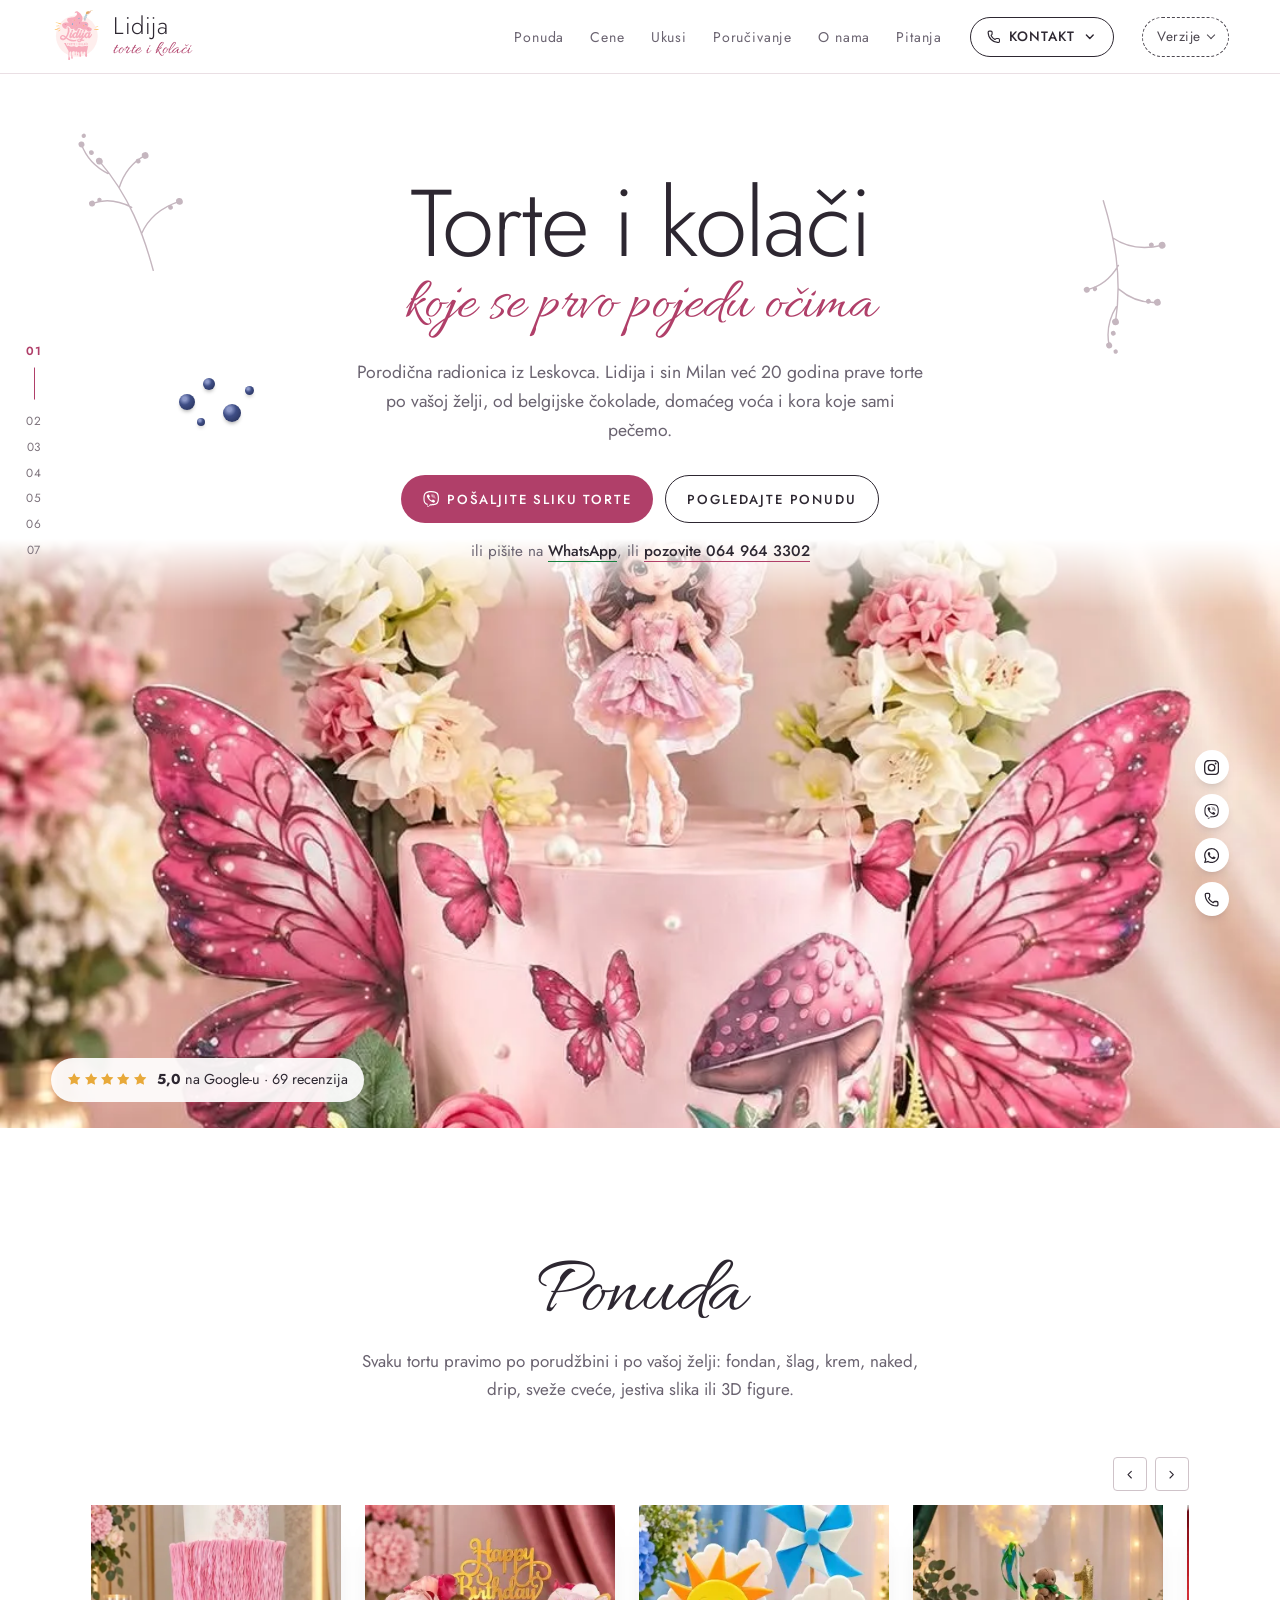
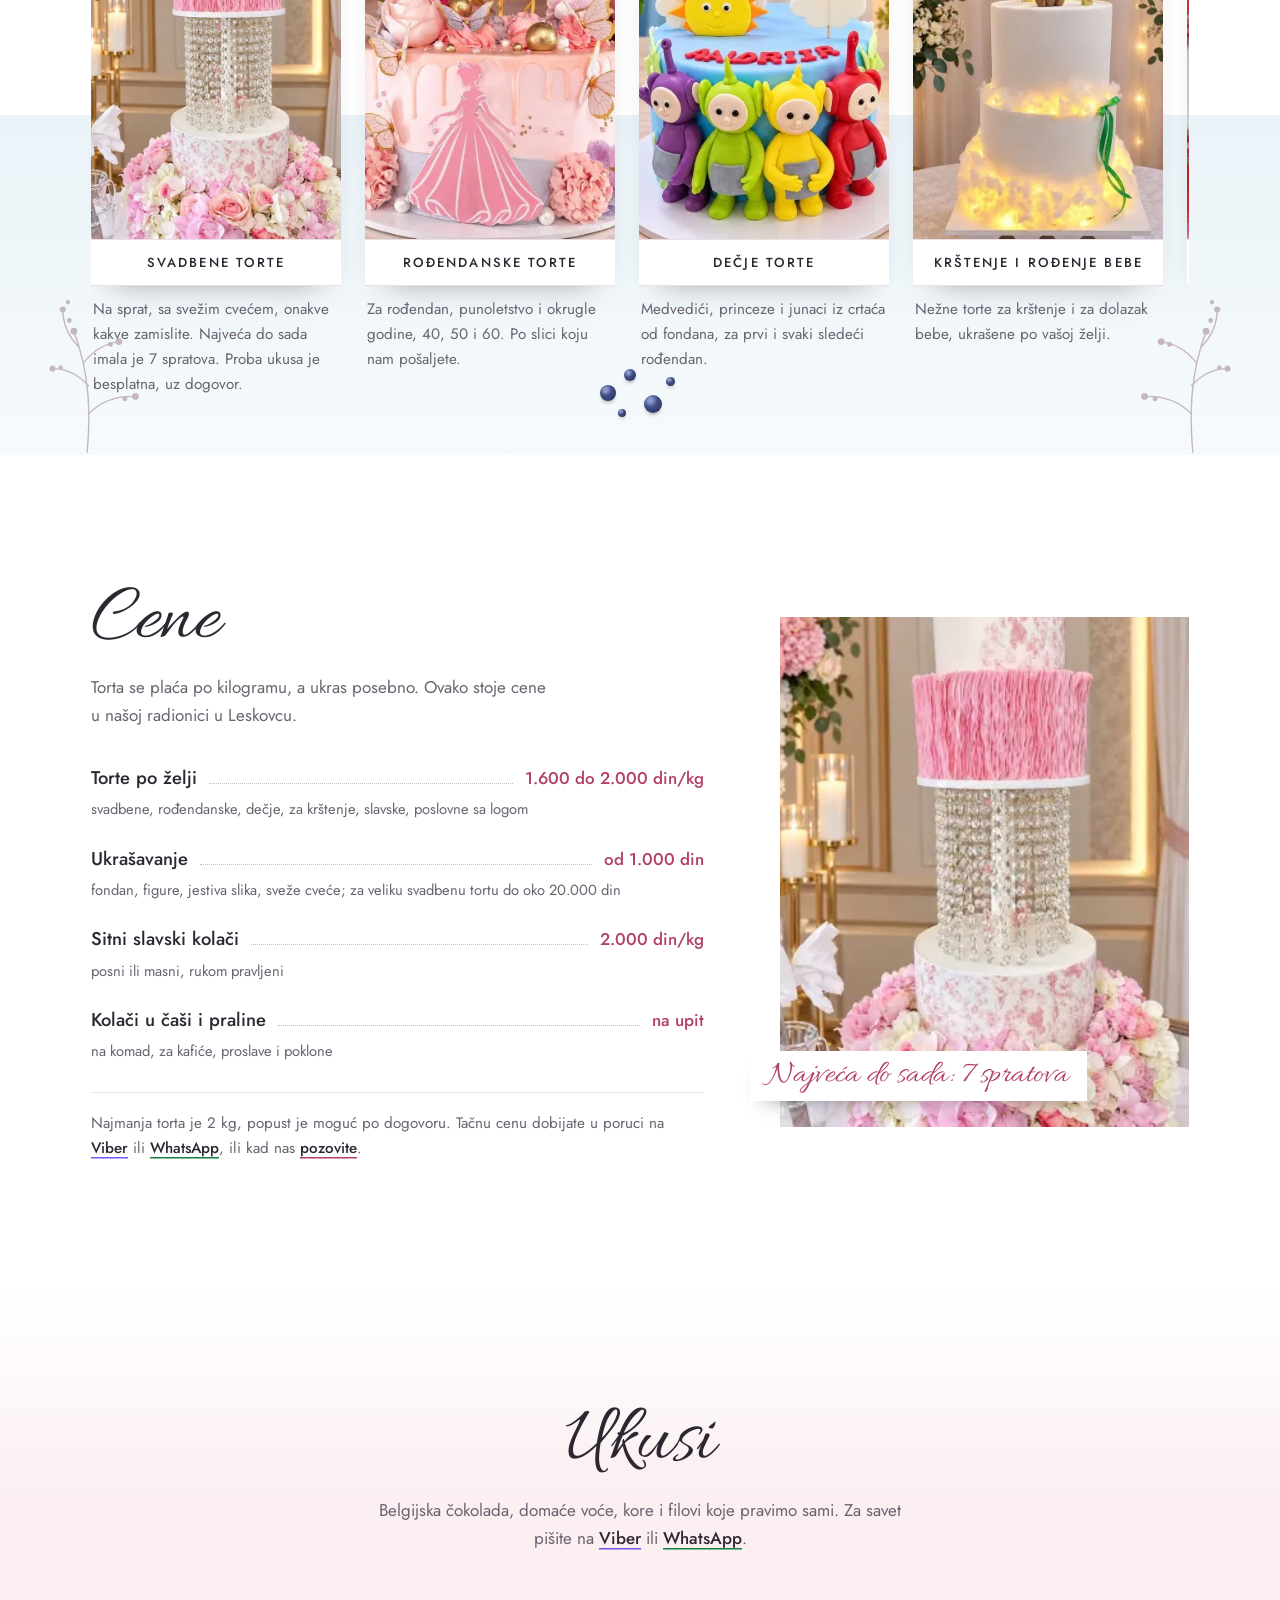
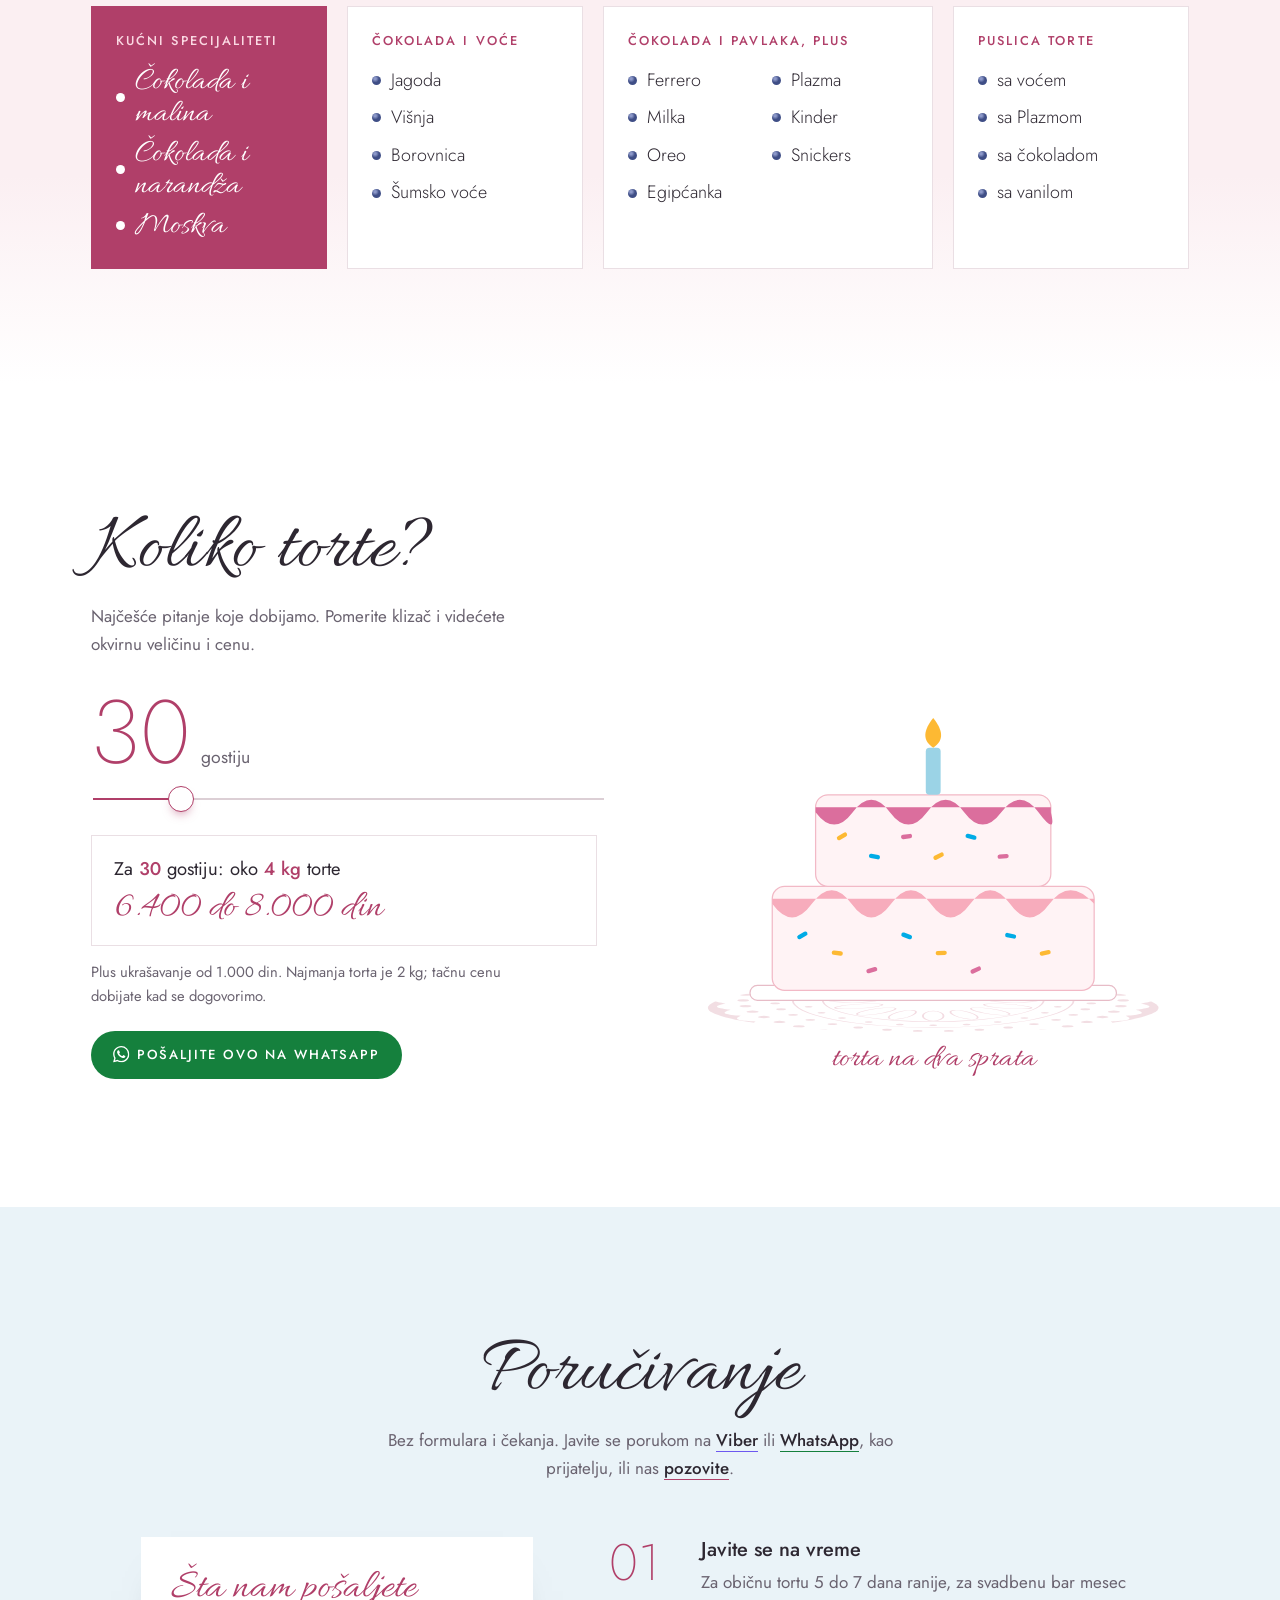
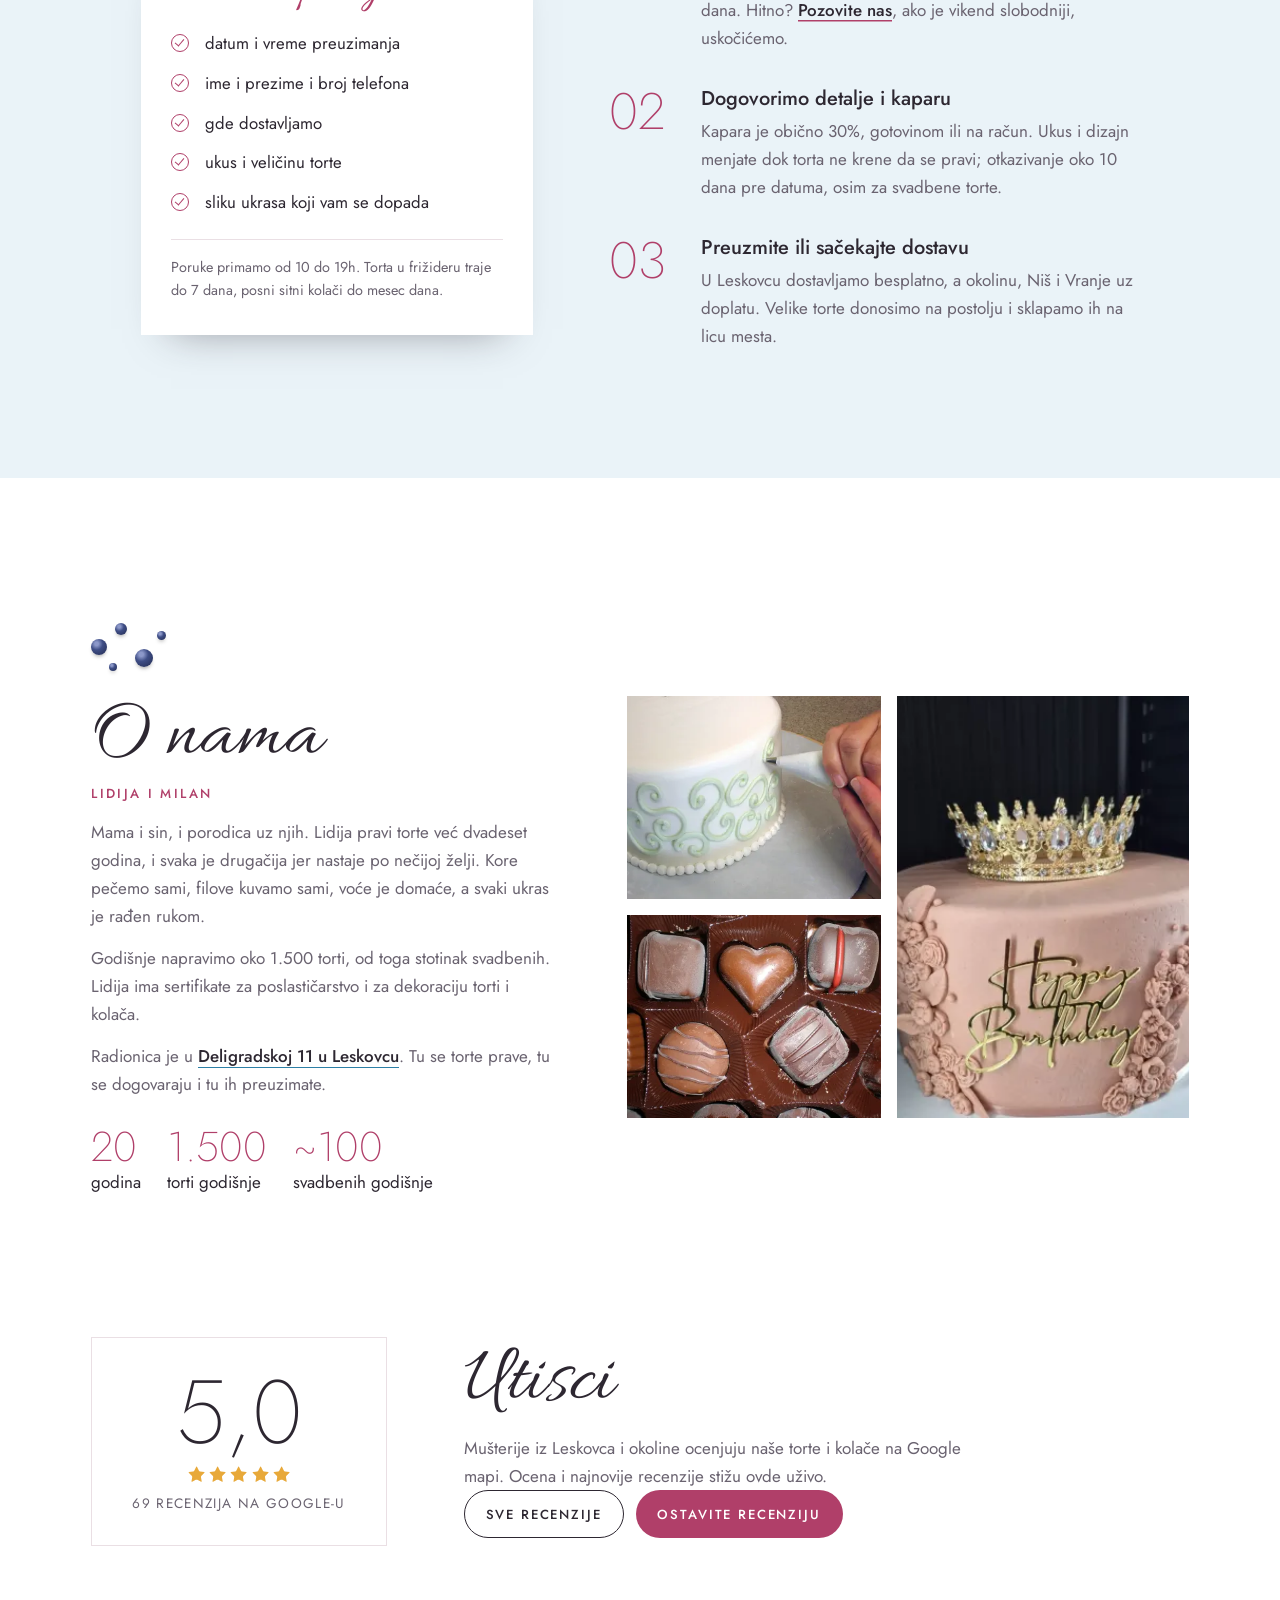
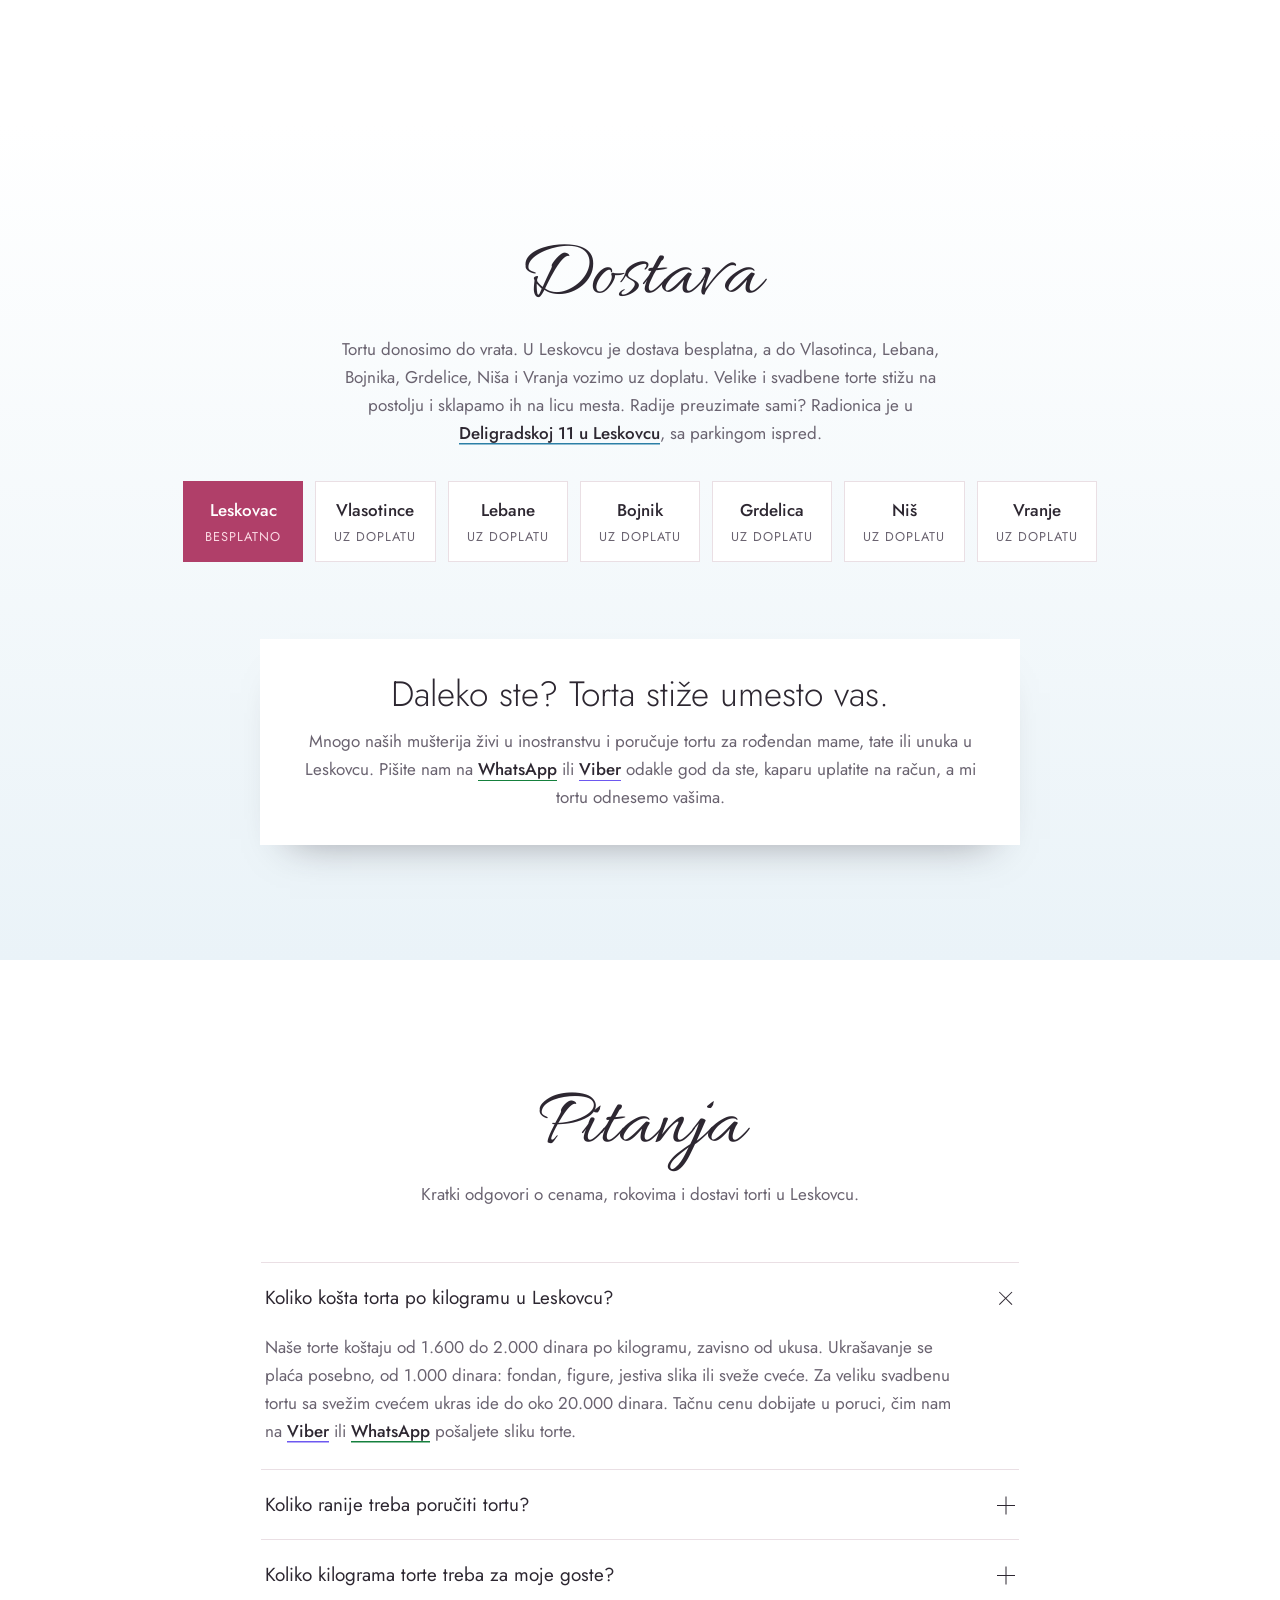
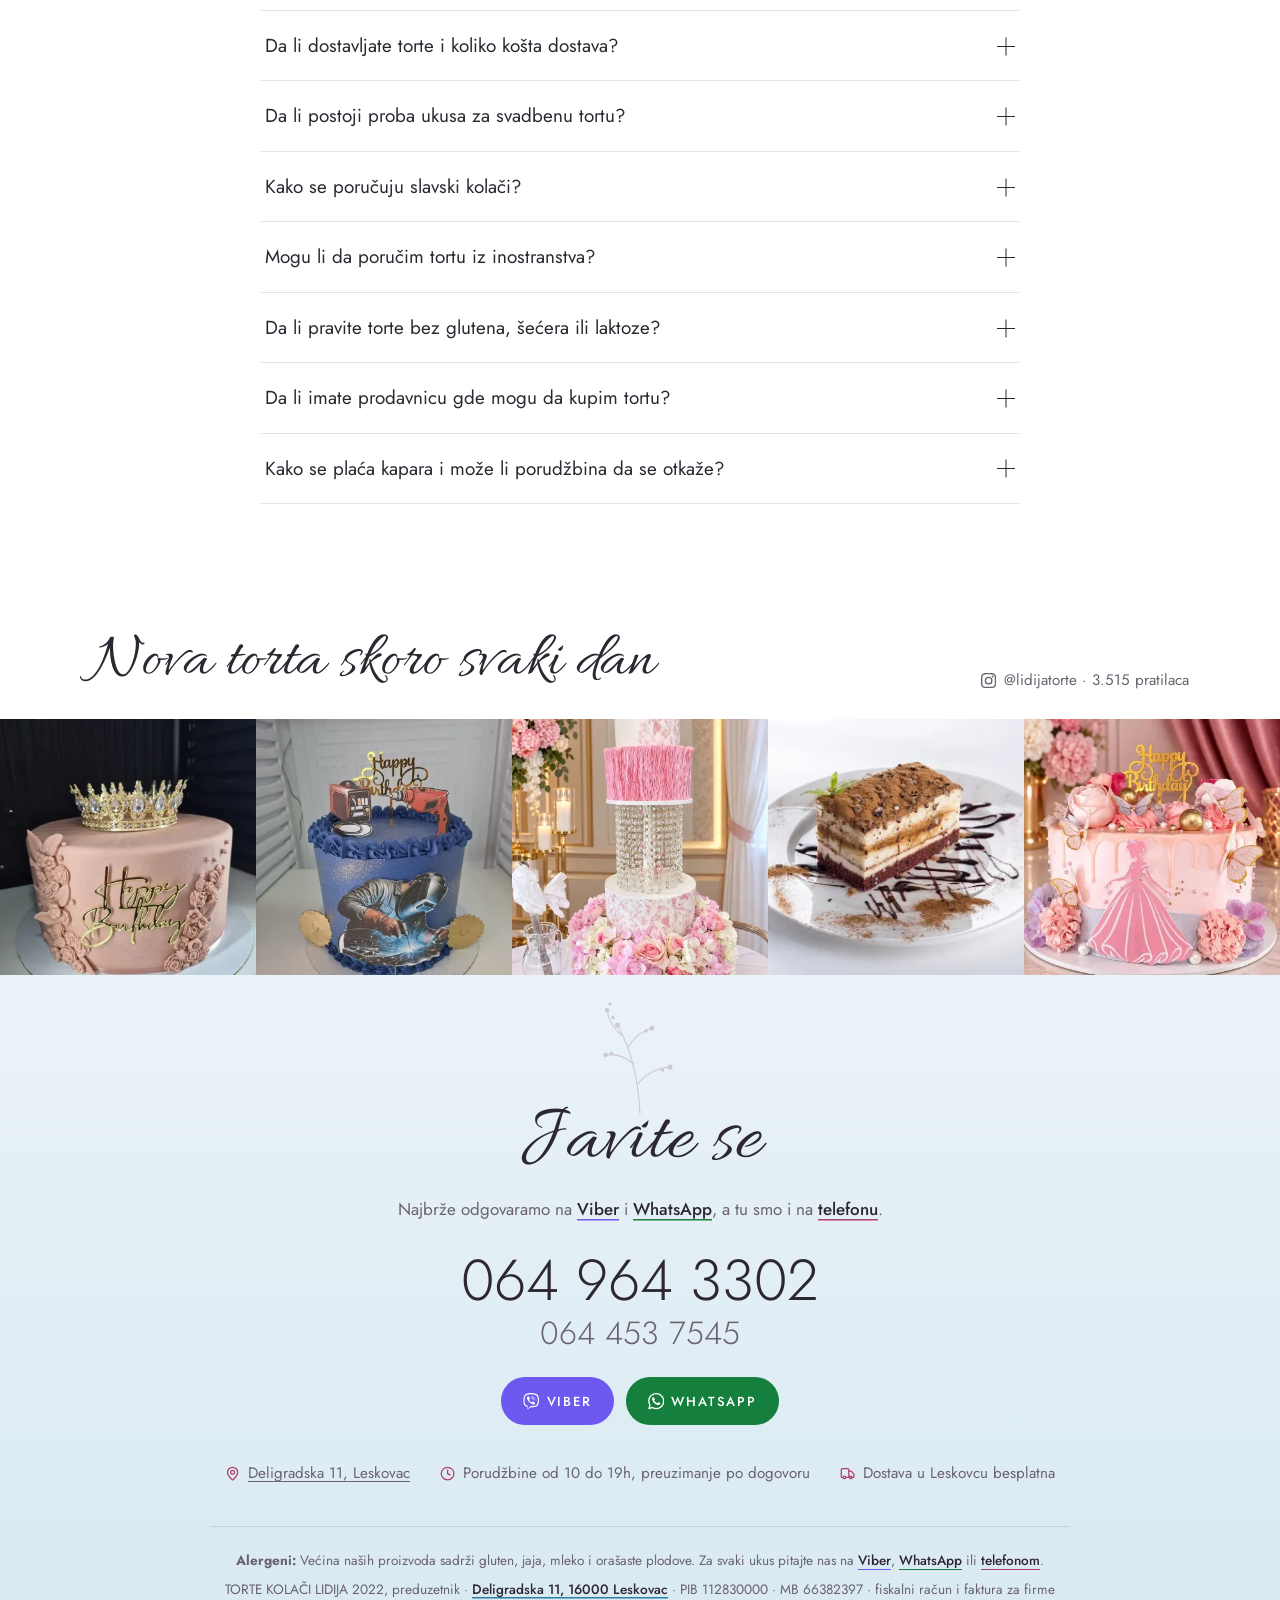
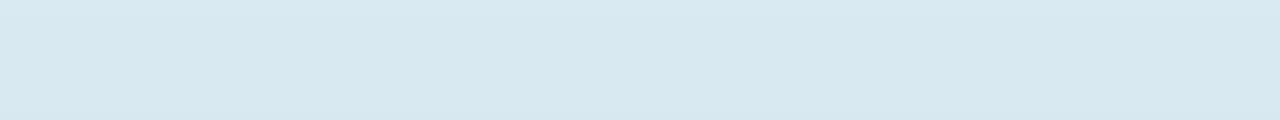
==== verzije/v1-slatka-radnja/index.html @ b97bb69d "Initial client preview of the Lidija Torte i Kolaci site Static home page for a family cake workshop" ====
<!doctype html>
<html lang="sr-Latn" data-root="../../">
<head>
<meta charset="utf-8">
<meta name="viewport" content="width=device-width, initial-scale=1">
<title>Torte i kolači Leskovac · Lidija (verzija 1)</title>
<meta name="description" content="Torte i kolači po porudžbini u Leskovcu. Verzija dizajna 1.">
<meta name="robots" content="noindex, nofollow">
<meta name="theme-color" content="#F7ACBC">
<link rel="icon" href="../../assets/logo.svg" type="image/svg+xml">
<link rel="preconnect" href="https://fonts.googleapis.com">
<link rel="preconnect" href="https://fonts.gstatic.com" crossorigin>
<link href="https://fonts.googleapis.com/css2?family=Allura&family=Jost:wght@300;400;500;600&display=swap" rel="stylesheet">
<link rel="stylesheet" href="style.css">
<link rel="stylesheet" href="../../assets/verzije.css">
<script>if (!matchMedia("(prefers-reduced-motion: reduce)").matches) document.documentElement.classList.add("js");</script>
</head>
<body>
<svg width="0" height="0" style="position:absolute" aria-hidden="true">
  <symbol id="i-viber" viewBox="0 0 24 24"><path fill="currentColor" d="M11.4 0C9.473.028 5.333.344 3.02 2.467 1.302 4.187.696 6.7.633 9.817.57 12.933.488 18.776 6.12 20.36h.003l-.004 2.416s-.037.977.61 1.177c.777.242 1.234-.5 1.98-1.302.407-.44.972-1.084 1.397-1.58 3.85.326 6.812-.416 7.15-.525.776-.252 5.176-.816 5.892-6.657.74-6.02-.36-9.83-2.34-11.546-.596-.55-3.006-2.3-8.375-2.323 0 0-.395-.025-1.037-.017zm.058 1.693c.545-.004.88.017.88.017 4.542.02 6.717 1.388 7.222 1.846 1.675 1.435 2.53 4.868 1.906 9.897v.002c-.604 4.878-4.174 5.184-4.832 5.395-.28.09-2.882.737-6.153.524 0 0-2.436 2.94-3.197 3.704-.12.12-.26.167-.352.144-.13-.033-.166-.188-.165-.414l.02-4.018c-4.762-1.32-4.485-6.292-4.43-8.895.054-2.604.543-4.738 1.996-6.173 1.96-1.773 5.474-2.018 7.11-2.03zm.38 2.602c-.167 0-.303.135-.304.302 0 .167.133.303.3.305 1.624.01 2.946.537 4.028 1.592 1.073 1.046 1.62 2.468 1.633 4.334.002.167.14.3.307.3.166-.002.3-.138.3-.304-.014-1.984-.618-3.596-1.816-4.764-1.19-1.16-2.692-1.753-4.447-1.765zm-3.96.695c-.19-.032-.4.005-.616.117l-.01.002c-.43.247-.816.562-1.146.932-.002.004-.006.004-.008.008-.267.323-.42.638-.46.948-.008.046-.01.093-.007.14 0 .136.022.27.065.4l.013.01c.135.48.473 1.276 1.205 2.604.42.768.903 1.5 1.446 2.186.27.344.56.673.87.984l.132.132c.31.308.64.6.984.87.686.543 1.418 1.027 2.186 1.447 1.328.733 2.126 1.07 2.604 1.206l.01.014c.13.042.265.064.402.063.046.002.092 0 .138-.008.31-.036.627-.19.948-.46.004 0 .003-.002.008-.005.37-.33.683-.72.93-1.148l.003-.01c.225-.432.15-.842-.18-1.12-.004 0-.698-.58-1.037-.83-.36-.255-.73-.492-1.113-.71-.51-.285-1.032-.106-1.248.174l-.447.564c-.23.283-.657.246-.657.246-3.12-.796-3.955-3.955-3.955-3.955s-.037-.426.248-.656l.563-.448c.277-.215.456-.737.17-1.248-.217-.383-.454-.756-.71-1.115-.25-.34-.826-1.033-.83-1.035-.137-.165-.31-.265-.502-.297zm4.49.88c-.158.002-.29.124-.3.282-.01.167.115.312.282.324 1.16.085 2.017.466 2.645 1.15.63.688.93 1.524.906 2.57-.002.168.13.306.3.31.166.003.305-.13.31-.297.025-1.175-.334-2.193-1.067-2.994-.74-.81-1.777-1.253-3.05-1.346h-.024zm.463 1.63c-.16.002-.29.127-.3.287-.008.167.12.31.288.32.523.028.875.175 1.113.422.24.245.388.62.416 1.164.01.167.15.295.318.287.167-.008.295-.15.287-.317-.03-.644-.215-1.178-.58-1.557-.367-.378-.893-.574-1.52-.607h-.018z"/></symbol>
  <symbol id="i-wa" viewBox="0 0 24 24"><path fill="currentColor" d="M17.472 14.382c-.297-.149-1.758-.867-2.03-.967-.273-.099-.471-.148-.67.15-.197.297-.767.966-.94 1.164-.173.199-.347.223-.644.075-.297-.15-1.255-.463-2.39-1.475-.883-.788-1.48-1.761-1.653-2.059-.173-.297-.018-.458.13-.606.134-.133.298-.347.446-.52.149-.174.198-.298.298-.497.099-.198.05-.371-.025-.52-.075-.149-.669-1.612-.916-2.207-.242-.579-.487-.5-.669-.51-.173-.008-.371-.01-.57-.01-.198 0-.52.074-.792.372-.272.297-1.04 1.016-1.04 2.479 0 1.462 1.065 2.875 1.213 3.074.149.198 2.096 3.2 5.077 4.487.709.306 1.262.489 1.694.625.712.227 1.36.195 1.871.118.571-.085 1.758-.719 2.006-1.413.248-.694.248-1.289.173-1.413-.074-.124-.272-.198-.57-.347m-5.421 7.403h-.004a9.87 9.87 0 01-5.031-1.378l-.361-.214-3.741.982.998-3.648-.235-.374a9.86 9.86 0 01-1.51-5.26c.001-5.45 4.436-9.884 9.888-9.884 2.64 0 5.122 1.03 6.988 2.898a9.825 9.825 0 012.893 6.994c-.003 5.45-4.437 9.884-9.885 9.884m8.413-18.297A11.815 11.815 0 0012.05 0C5.495 0 .16 5.335.157 11.892c0 2.096.547 4.142 1.588 5.945L.057 24l6.305-1.654a11.882 11.882 0 005.683 1.448h.005c6.554 0 11.89-5.335 11.893-11.893a11.821 11.821 0 00-3.48-8.413Z"/></symbol>
  <symbol id="i-ig" viewBox="0 0 24 24"><path fill="currentColor" d="M7.03.084c-1.277.06-2.149.264-2.911.563-.789.308-1.458.72-2.123 1.388S.92 3.372.616 4.162c-.296.764-.496 1.637-.552 2.914C.008 8.354-.005 8.765.001 12.024c.006 3.258.02 3.667.083 4.947.06 1.277.264 2.148.563 2.911.308.789.72 1.457 1.388 2.123.668.665 1.336 1.074 2.128 1.38.763.295 1.636.496 2.914.552 1.277.056 1.688.069 4.946.063 3.258-.006 3.668-.021 4.948-.082 1.28-.06 2.147-.265 2.91-.563.789-.309 1.458-.72 2.123-1.388.665-.668 1.075-1.338 1.38-2.128.295-.764.496-1.636.552-2.913.056-1.28.069-1.69.063-4.948-.006-3.258-.021-3.667-.082-4.946-.06-1.28-.264-2.149-.563-2.912-.309-.789-.72-1.457-1.388-2.123C21.298 1.33 20.628.921 19.838.617 19.074.321 18.202.12 16.924.064 15.647.009 15.236-.005 11.977.001 8.718.008 8.31.021 7.03.084m.14 21.693c-1.17-.05-1.805-.245-2.229-.408-.56-.216-.96-.477-1.382-.895-.422-.418-.681-.819-.9-1.378-.164-.423-.362-1.058-.417-2.228-.06-1.265-.072-1.644-.079-4.848-.007-3.204.005-3.583.06-4.848.05-1.169.246-1.805.408-2.228.216-.561.476-.96.895-1.382.419-.422.818-.681 1.378-.9.423-.165 1.058-.361 2.227-.417 1.266-.06 1.645-.072 4.848-.079 3.204-.007 3.584.005 4.85.06 1.168.051 1.805.245 2.227.408.561.216.96.476 1.382.895.422.42.682.818.9 1.379.166.421.362 1.056.417 2.226.06 1.266.074 1.645.08 4.848.005 3.203-.006 3.584-.061 4.848-.051 1.17-.245 1.806-.408 2.23-.216.56-.476.96-.896 1.38-.419.422-.818.682-1.378.9-.422.165-1.058.362-2.226.418-1.266.06-1.645.072-4.85.079-3.204.007-3.582-.006-4.848-.061M16.953 5.586a1.44 1.44 0 1 0 1.437-1.442 1.44 1.44 0 0 0-1.437 1.442M5.839 12.012a6.162 6.162 0 1 0 12.323-.024 6.162 6.162 0 0 0-12.323.024M8 12.008a4 4 0 1 1 4.008 3.992A4 4 0 0 1 8 12.008"/></symbol>
  <symbol id="i-phone" viewBox="0 0 24 24"><path fill="none" stroke="currentColor" stroke-width="2" stroke-linecap="round" stroke-linejoin="round" d="M13.832 16.568a1 1 0 0 0 1.213-.303l.355-.465A2 2 0 0 1 17 15h3a2 2 0 0 1 2 2v3a2 2 0 0 1-2 2A18 18 0 0 1 2 4a2 2 0 0 1 2-2h3a2 2 0 0 1 2 2v3a2 2 0 0 1-.8 1.6l-.468.351a1 1 0 0 0-.292 1.233 14 14 0 0 0 6.392 6.384"/></symbol>
  <symbol id="i-pin" viewBox="0 0 24 24"><g fill="none" stroke="currentColor" stroke-width="2" stroke-linecap="round" stroke-linejoin="round"><path d="M20 10c0 4.993-5.539 10.193-7.399 11.799a1 1 0 0 1-1.202 0C9.539 20.193 4 14.993 4 10a8 8 0 0 1 16 0"/><circle cx="12" cy="10" r="3"/></g></symbol>
  <symbol id="i-clock" viewBox="0 0 24 24"><g fill="none" stroke="currentColor" stroke-width="2" stroke-linecap="round" stroke-linejoin="round"><circle cx="12" cy="12" r="10"/><path d="M12 6v6l4 2"/></g></symbol>
  <symbol id="i-truck" viewBox="0 0 24 24"><g fill="none" stroke="currentColor" stroke-width="2" stroke-linecap="round" stroke-linejoin="round"><path d="M14 18V6a2 2 0 0 0-2-2H4a2 2 0 0 0-2 2v11a1 1 0 0 0 1 1h2"/><path d="M15 18H9"/><path d="M19 18h2a1 1 0 0 0 1-1v-3.65a1 1 0 0 0-.22-.624l-3.48-4.35A1 1 0 0 0 17.52 8H14"/><circle cx="17" cy="18" r="2"/><circle cx="7" cy="18" r="2"/></g></symbol>
  <symbol id="i-star" viewBox="0 0 24 24"><path fill="currentColor" d="M11.525 2.295a.53.53 0 0 1 .95 0l2.31 4.679a2.123 2.123 0 0 0 1.595 1.16l5.166.756a.53.53 0 0 1 .294.904l-3.736 3.638a2.123 2.123 0 0 0-.611 1.878l.882 5.14a.53.53 0 0 1-.771.56l-4.618-2.428a2.122 2.122 0 0 0-1.973 0L6.396 21.01a.53.53 0 0 1-.77-.56l.881-5.139a2.122 2.122 0 0 0-.611-1.879L2.16 9.795a.53.53 0 0 1 .294-.906l5.165-.755a2.122 2.122 0 0 0 1.597-1.16z"/></symbol>
  <symbol id="i-check" viewBox="0 0 24 24"><path fill="none" stroke="currentColor" stroke-width="3" stroke-linecap="round" stroke-linejoin="round" d="M4 12.5l5 5L20 6"/></symbol>
  <symbol id="i-arrow" viewBox="0 0 24 24"><path fill="none" stroke="currentColor" stroke-width="2" stroke-linecap="round" stroke-linejoin="round" d="M5 12h14M12 5l7 7-7 7"/></symbol>
  <symbol id="i-chev" viewBox="0 0 24 24"><path fill="none" stroke="currentColor" stroke-width="2.5" stroke-linecap="round" stroke-linejoin="round" d="m6 9 6 6 6-6"/></symbol>
  <defs>
    <path id="drip-a" d="M0 0H1440V20H1189C1179 20 1177 27 1177 37C1178 48 1164 48 1165 37C1165 27 1163 20 1153 20H953C939 20 937 35 937 57C938 81 918 81 920 57C920 35 917 20 904 20H754C741 20 738 29 738 42C740 56 721 56 722 42C722 29 719 20 706 20H646C629 20 626 25 626 32C628 40 604 40 606 32C606 25 602 20 586 20H505C489 20 486 28 486 39C488 51 466 51 467 39C467 28 464 20 449 20H256C246 20 244 26 244 34C245 44 231 44 232 34C232 26 230 20 220 20H176C164 20 162 33 162 53C163 75 147 75 148 53C148 33 146 20 135 20H100C90 20 88 31 88 47C89 64 74 64 75 47C75 31 73 20 63 20H0Z"/>
    <path id="drip-b" d="M0 0H1440V20H1365C1351 20 1348 29 1348 43C1349 57 1329 57 1330 43C1330 29 1327 20 1313 20H1285C1272 20 1269 33 1269 51C1271 71 1252 71 1254 51C1254 33 1251 20 1238 20H868C856 20 854 25 854 33C855 41 839 41 840 33C840 25 838 20 826 20H788C774 20 771 31 771 47C772 65 751 65 752 47C752 31 749 20 735 20H640C626 20 623 31 623 48C625 66 605 66 606 48C606 31 603 20 590 20H325C308 20 305 28 305 41C307 55 283 55 285 41C285 28 282 20 265 20H172C157 20 154 29 154 41C156 55 135 55 136 41C136 29 133 20 119 20H88C75 20 72 32 72 49C74 68 55 68 56 49C56 32 53 20 40 20H0Z"/>
  </defs>
  <symbol id="i-whisk" viewBox="0 0 48 48"><g fill="none" stroke="currentColor" stroke-width="1.8" stroke-linecap="round" stroke-linejoin="round"><path d="M24 44V30"/><path d="M24 30c-7-2-11-10-9-18 1-5 5-8 9-8s8 3 9 8c2 8-2 16-9 18z"/><path d="M24 30c-3-4-4-12-2-19M24 30c3-4 4-12 2-19M24 4v26"/></g></symbol>
  <symbol id="i-cake" viewBox="0 0 48 48"><g fill="none" stroke="currentColor" stroke-width="1.8" stroke-linecap="round" stroke-linejoin="round"><path d="M8 40h32M10 40V26h28v14"/><path d="M10 31c3 3 5 3 7 0s4-3 7 0 4 3 7 0 4-3 7 0"/><path d="M15 26v-6h18v6"/><path d="M24 20v-6"/><path d="M24 8c2 2 2 4 0 6-2-2-2-4 0-6z"/></g></symbol>
  <symbol id="i-berry" viewBox="0 0 48 48"><g fill="none" stroke="currentColor" stroke-width="1.8" stroke-linecap="round" stroke-linejoin="round"><circle cx="18" cy="30" r="8"/><circle cx="31" cy="26" r="7"/><circle cx="25" cy="37" r="6"/><path d="M24 20c0-6 3-10 8-12M24 20c-2-5-6-8-11-8 1 5 5 8 11 8z"/></g></symbol>
  <symbol id="i-choc" viewBox="0 0 48 48"><g fill="none" stroke="currentColor" stroke-width="1.8" stroke-linecap="round" stroke-linejoin="round"><rect x="10" y="8" width="28" height="32" rx="3"/><path d="M10 18.7h28M10 29.3h28M19.3 8v32M28.7 8v32"/></g></symbol>
  <symbol id="i-hand" viewBox="0 0 48 48"><g fill="none" stroke="currentColor" stroke-width="1.8" stroke-linecap="round" stroke-linejoin="round"><path d="M14 22l14-14 6 6-14 14"/><path d="M20 28l-4 4c-2 2-6 2-8 0s-2-6 0-8l4-4"/><path d="M30 10l4-4M36 16l4-4"/><path d="M8 40c6 0 6-4 12-4s6 4 12 4 6-4 10-4"/></g></symbol>
  <symbol id="i-gift" viewBox="0 0 48 48"><g fill="none" stroke="currentColor" stroke-width="1.8" stroke-linecap="round" stroke-linejoin="round"><rect x="8" y="18" width="32" height="22" rx="2"/><path d="M6 12h36v6H6zM24 12v28"/><path d="M24 12c-4-6-12-6-10 0M24 12c4-6 12-6 10 0"/></g></symbol>
  <symbol id="i-chev-l" viewBox="0 0 24 24"><path fill="none" stroke="currentColor" stroke-width="2" stroke-linecap="round" stroke-linejoin="round" d="m15 18-6-6 6-6"/></symbol>
  <symbol id="i-chev-r" viewBox="0 0 24 24"><path fill="none" stroke="currentColor" stroke-width="2" stroke-linecap="round" stroke-linejoin="round" d="m9 18 6-6-6-6"/></symbol>
  <symbol id="sprig" viewBox="0 0 120 160"><g fill="none" stroke="currentColor" stroke-width="1.4" stroke-linecap="round"><path d="M60 158C58 120 52 80 30 40M56 120c10-14 26-22 44-24M52 92C40 82 28 78 14 80M44 70c8-14 18-22 32-26M36 54C26 46 18 34 16 20"/></g><g fill="currentColor"><circle cx="30" cy="40" r="3.4"/><circle cx="100" cy="96" r="3.4"/><circle cx="14" cy="80" r="3"/><circle cx="76" cy="44" r="3.4"/><circle cx="16" cy="20" r="3"/><circle cx="24" cy="30" r="2.4"/><circle cx="90" cy="100" r="2.4"/><circle cx="22" cy="78" r="2.2"/><circle cx="68" cy="48" r="2.4"/><circle cx="20" cy="12" r="2.2"/></g></symbol>
  <defs><linearGradient id="satin" x1="0" y1="0" x2="1" y2="1"><stop offset="0" stop-color="#FCD3DC"/><stop offset=".35" stop-color="#F49DB2"/><stop offset=".62" stop-color="#E27896"/><stop offset=".85" stop-color="#F49DB2"/><stop offset="1" stop-color="#FAC1CE"/></linearGradient></defs>
</svg>
<a class="skip" href="#sadrzaj">Preskoči na sadržaj</a>

<header class="top">
  <a class="brand" href="#pocetak" aria-label="Lidija Torte i Kolači, početak"><img src="../../assets/logo.svg" alt="" width="56" height="58"><span>Lidija<small>torte i kolači</small></span></a>
  <nav class="nav" aria-label="Glavna navigacija"><a href="#ponuda">Ponuda</a><a href="#cene">Cene</a><a href="#ukusi">Ukusi</a><a href="#porucivanje">Poručivanje</a><a href="#o-nama">O nama</a><a href="#pitanja">Pitanja</a></nav>
  <div class="cmenu" id="cmenu">
    <button class="btn-contact" type="button" aria-expanded="false" aria-controls="cmenu-pop"><svg aria-hidden="true"><use href="#i-phone"/></svg><span>Kontakt</span><svg class="chev" aria-hidden="true"><use href="#i-chev"/></svg></button>
    <div class="cmenu-pop" id="cmenu-pop">
      <a class="cm cm-call" href="tel:+381649643302" data-burst><span class="cm-ic"><svg aria-hidden="true"><use href="#i-phone"/></svg></span><span><b>Pozovite</b>064 964 3302</span></a>
      <a class="cm cm-wa" href="https://wa.me/381649643302" data-burst><span class="cm-ic"><svg aria-hidden="true"><use href="#i-wa"/></svg></span><span><b>WhatsApp</b>pišite nam poruku</span></a>
      <a class="cm cm-viber" href="viber://chat?number=%2B381649643302" data-burst><span class="cm-ic"><svg aria-hidden="true"><use href="#i-viber"/></svg></span><span><b>Viber</b>pošaljite sliku torte</span></a>
      <p class="cm-note">Poruke primamo od 10 do 19h</p>
    </div>
  </div>
  <details class="vsw"><summary>Verzije</summary><div class="vsw-pop"><p>Verzije dizajna</p><a href="../../index.html"><b>Glavna</b>Kutija sa mašnom</a><a href="../../verzije/v1-slatka-radnja/index.html" aria-current="page"><b>V1</b>Slatka radnja</a><a href="../../verzije/v2-slatki-trenuci/index.html"><b>V2</b>Slatki trenuci</a><a href="../../verzije/v3-rukom-pravljeno/index.html"><b>V3</b>Rukom pravljeno</a></div></details>
</header>
<nav class="rail" data-rail aria-label="Sekcije"><a href="#pocetak" title="Početak">01</a><a href="#ponuda" title="Ponuda">02</a><a href="#cene" title="Cene">03</a><a href="#ukusi" title="Ukusi">04</a><a href="#porucivanje" title="Poručivanje">05</a><a href="#o-nama" title="O nama">06</a><a href="#pitanja" title="Pitanja">07</a></nav>


<main id="sadrzaj">

<section class="hero" id="pocetak" aria-labelledby="hero-title">
  <div class="hero-text">
    <h1 id="hero-title"><span class="h1-main">Torte i kolači</span> <span class="script">koje se prvo pojedu očima</span></h1>
    <p class="lead">Porodična radionica iz Leskovca. Lidija i sin Milan već 20 godina prave torte po vašoj želji, od belgijske čokolade, domaćeg voća i kora koje sami pečemo.</p>
    <div class="actions" data-hero-actions>
      <a class="pill pill-main" href="viber://chat?number=%2B381649643302" data-burst><svg aria-hidden="true"><use href="#i-viber"/></svg><span>Pošaljite sliku torte</span></a>
      <a class="pill pill-ghost" href="#ponuda">Pogledajte ponudu</a>
    </div>
    <p class="hero-small">ili pišite na <a class="ln ln-wa" href="https://wa.me/381649643302">WhatsApp</a>, ili <a class="ln ln-tel" href="tel:+381649643302">pozovite 064 964 3302</a></p>
  </div>
  <figure class="hero-photo">
    <img src="../../assets/img/torta-vila.webp" srcset="../../assets/img/torta-vila-400.webp 400w, ../../assets/img/torta-vila-800.webp 800w, ../../assets/img/torta-vila.webp 1080w" sizes="100vw" width="1080" height="1080" alt="Torta na dva sprata sa vilom, leptirima i ružama" fetchpriority="high">
    <aside class="social" aria-label="Brzi kontakt">
      <a href="https://www.instagram.com/lidijatorte/" rel="noopener" target="_blank" aria-label="Instagram"><svg><use href="#i-ig"/></svg></a>
      <a href="viber://chat?number=%2B381649643302" aria-label="Viber"><svg><use href="#i-viber"/></svg></a>
      <a href="https://wa.me/381649643302" aria-label="WhatsApp"><svg><use href="#i-wa"/></svg></a>
      <a href="tel:+381649643302" aria-label="Pozovite"><svg><use href="#i-phone"/></svg></a>
    </aside>
    <a class="hero-proof" href="https://maps.app.goo.gl/dDkkH5vAay5kTJHv6" rel="noopener" target="_blank"><span class="stars" aria-hidden="true"><svg><use href="#i-star"/></svg><svg><use href="#i-star"/></svg><svg><use href="#i-star"/></svg><svg><use href="#i-star"/></svg><svg><use href="#i-star"/></svg></span><span><b>5,0</b> na Google-u · 69 recenzija</span></a>
  </figure>
  <svg class="sprig sp-hero-l" aria-hidden="true"><use href="#sprig"/></svg><svg class="sprig sp-hero-r" aria-hidden="true"><use href="#sprig"/></svg><span class="berries b-hero" aria-hidden="true"><i></i><i></i><i></i><i></i><i></i></span>
</section>

<section class="assort" id="ponuda" aria-labelledby="ponuda-title">
  <div class="sec-head">
    <h2 id="ponuda-title" class="script-h">Ponuda</h2>
    <p>Svaku tortu pravimo po porudžbini i po vašoj želji: fondan, šlag, krem, naked, drip, sveže cveće, jestiva slika ili 3D figure.</p>
  </div>
  <div class="carousel" data-carousel>
    <div class="car-btns"><button type="button" data-prev aria-label="Prethodna"><svg><use href="#i-chev-l"/></svg></button><button type="button" data-next aria-label="Sledeća"><svg><use href="#i-chev-r"/></svg></button></div>
    <ul class="track" data-track>
        <li class="card">
          <div class="card-link">
            <img src="../../assets/img/torta-svadbena.webp" srcset="../../assets/img/torta-svadbena-400.webp 400w, ../../assets/img/torta-svadbena-800.webp 800w, ../../assets/img/torta-svadbena.webp 1080w" sizes="(max-width: 640px) 76vw, 300px" width="1080" height="1080" alt="Svadbena torta na sprat sa roze ukrasima i ružama" loading="lazy">
            <h3 class="card-label">Svadbene torte</h3>
          </div>
          <p>Na sprat, sa svežim cvećem, onakve kakve zamislite. Najveća do sada imala je 7 spratova. Proba ukusa je besplatna, uz dogovor.</p>
        </li>
        <li class="card">
          <div class="card-link">
            <img src="../../assets/img/torta-princeza.webp" srcset="../../assets/img/torta-princeza-400.webp 400w, ../../assets/img/torta-princeza-800.webp 800w, ../../assets/img/torta-princeza.webp 1080w" sizes="(max-width: 640px) 76vw, 300px" width="1080" height="1080" alt="Roze rođendanska torta sa princezom i leptirima" loading="lazy">
            <h3 class="card-label">Rođendanske torte</h3>
          </div>
          <p>Za rođendan, punoletstvo i okrugle godine, 40, 50 i 60. Po slici koju nam pošaljete.</p>
        </li>
        <li class="card">
          <div class="card-link">
            <img src="../../assets/img/torta-decja-figure.webp" srcset="../../assets/img/torta-decja-figure-400.webp 400w, ../../assets/img/torta-decja-figure-800.webp 800w, ../../assets/img/torta-decja-figure.webp 1080w" sizes="(max-width: 640px) 76vw, 300px" width="1080" height="1080" alt="Dečja torta sa figurama od fondana" loading="lazy">
            <h3 class="card-label">Dečje torte</h3>
          </div>
          <p>Medvedići, princeze i junaci iz crtaća od fondana, za prvi i svaki sledeći rođendan.</p>
        </li>
        <li class="card">
          <div class="card-link">
            <img src="../../assets/img/torta-prvi-rodjendan.webp" srcset="../../assets/img/torta-prvi-rodjendan-400.webp 400w, ../../assets/img/torta-prvi-rodjendan-800.webp 800w, ../../assets/img/torta-prvi-rodjendan.webp 1080w" sizes="(max-width: 640px) 76vw, 300px" width="1080" height="1080" alt="Bela torta sa medvedićem" loading="lazy">
            <h3 class="card-label">Krštenje i rođenje bebe</h3>
          </div>
          <p>Nežne torte za krštenje i za dolazak bebe, ukrašene po vašoj želji.</p>
        </li>
        <li class="card">
          <div class="card-link">
            <img src="../../assets/img/kolaci-slavski.webp" srcset="../../assets/img/kolaci-slavski-400.webp 400w, ../../assets/img/kolaci-slavski-800.webp 800w, ../../assets/img/kolaci-slavski.webp 1200w" sizes="(max-width: 640px) 76vw, 300px" width="1200" height="900" alt="Sitni slavski kolači posuti šećerom u prahu" loading="lazy">
            <h3 class="card-label">Slavski kolači</h3>
          </div>
          <p>Sitni kolači rukom pravljeni, posni ili masni, na kilogram. Uz njih i slavska torta.</p>
        </li>
        <li class="card">
          <div class="card-link">
            <img src="../../assets/img/kolac-u-casi.webp" srcset="../../assets/img/kolac-u-casi-400.webp 400w, ../../assets/img/kolac-u-casi-800.webp 800w, ../../assets/img/kolac-u-casi.webp 1200w" sizes="(max-width: 640px) 76vw, 300px" width="1200" height="900" alt="Kremasti kolač u staklenoj čaši" loading="lazy">
            <h3 class="card-label">Kolači u čaši i praline</h3>
          </div>
          <p>Na komad, za kafiće, proslave i poklone. Premium praline sa punjenjem.</p>
        </li>
        <li class="card">
          <div class="card-link">
            <img src="../../assets/img/torta-snit.webp" srcset="../../assets/img/torta-snit-400.webp 400w, ../../assets/img/torta-snit-800.webp 800w, ../../assets/img/torta-snit.webp 1200w" sizes="(max-width: 640px) 76vw, 300px" width="1200" height="816" alt="Parče slojevite čokoladne torte na tanjiru" loading="lazy">
            <h3 class="card-label">Torte za kuću</h3>
          </div>
          <p>Jednostavne torte i šnite bez komplikovane dekoracije, za nedeljni ručak i drage goste.</p>
        </li>
    </ul>
  </div>
  <div class="marble" aria-hidden="true"><svg class="sprig sp-m1" aria-hidden="true"><use href="#sprig"/></svg><svg class="sprig sp-m2" aria-hidden="true"><use href="#sprig"/></svg><span class="berries b-m" aria-hidden="true"><i></i><i></i><i></i><i></i><i></i></span></div>
</section>

<section class="prices" id="cene" aria-labelledby="cene-title">
  <div class="pr-copy">
    <h2 id="cene-title" class="script-h">Cene</h2>
    <p class="pr-intro">Torta se plaća po kilogramu, a ukras posebno. Ovako stoje cene u našoj radionici u Leskovcu.</p>
    <ul class="pr-list"><li><span class="pr-name">Torte po želji</span><span class="pr-line" aria-hidden="true"></span><span class="pr-val">1.600 do 2.000 din/kg</span><span class="pr-note">svadbene, rođendanske, dečje, za krštenje, slavske, poslovne sa logom</span></li><li><span class="pr-name">Ukrašavanje</span><span class="pr-line" aria-hidden="true"></span><span class="pr-val">od 1.000 din</span><span class="pr-note">fondan, figure, jestiva slika, sveže cveće; za veliku svadbenu tortu do oko 20.000 din</span></li><li><span class="pr-name">Sitni slavski kolači</span><span class="pr-line" aria-hidden="true"></span><span class="pr-val">2.000 din/kg</span><span class="pr-note">posni ili masni, rukom pravljeni</span></li><li><span class="pr-name">Kolači u čaši i praline</span><span class="pr-line" aria-hidden="true"></span><span class="pr-val">na upit</span><span class="pr-note">na komad, za kafiće, proslave i poklone</span></li></ul>
    <p class="pr-foot">Najmanja torta je 2 kg, popust je moguć po dogovoru. Tačnu cenu dobijate u poruci na <a class="ln ln-viber" href="viber://chat?number=%2B381649643302">Viber</a> ili <a class="ln ln-wa" href="https://wa.me/381649643302">WhatsApp</a>, ili kad nas <a class="ln ln-tel" href="tel:+381649643302">pozovite</a>.</p>
  </div>
  <figure class="pr-photo"><img src="../../assets/img/torta-svadbena.webp" srcset="../../assets/img/torta-svadbena-400.webp 400w, ../../assets/img/torta-svadbena-800.webp 800w, ../../assets/img/torta-svadbena.webp 1080w" sizes="(max-width: 900px) 90vw, 440px" width="1080" height="1080" alt="Svadbena torta na sprat sa ružama" loading="lazy"><figcaption>Najveća do sada: 7 spratova</figcaption></figure>
</section>

<section class="flavours" id="ukusi" aria-labelledby="ukusi-title">
  <div class="sec-head">
    <h2 id="ukusi-title" class="script-h">Ukusi</h2>
    <p>Belgijska čokolada, domaće voće, kore i filovi koje pravimo sami. Za savet pišite na <a class="ln ln-viber" href="viber://chat?number=%2B381649643302">Viber</a> ili <a class="ln ln-wa" href="https://wa.me/381649643302">WhatsApp</a>.</p>
  </div>
  <div class="fl-grid"><div class="fl-col fl-fav"><h3>Kućni specijaliteti</h3><ul><li>Čokolada i malina</li><li>Čokolada i narandža</li><li>Moskva</li></ul></div><div class="fl-col"><h3>Čokolada i voće</h3><ul><li>Jagoda</li><li>Višnja</li><li>Borovnica</li><li>Šumsko voće</li></ul></div><div class="fl-col"><h3>Čokolada i pavlaka, plus</h3><ul><li>Ferrero</li><li>Plazma</li><li>Milka</li><li>Kinder</li><li>Oreo</li><li>Snickers</li><li>Egipćanka</li></ul></div><div class="fl-col"><h3>Puslica torte</h3><ul><li>sa voćem</li><li>sa Plazmom</li><li>sa čokoladom</li><li>sa vanilom</li></ul></div></div>
</section>

<section class="calc" id="kolicina" aria-labelledby="calc-title">
  <div class="calc-copy">
    <h2 id="calc-title" class="script-h">Koliko torte?</h2>
    <p>Najčešće pitanje koje dobijamo. Pomerite klizač i videćete okvirnu veličinu i cenu.</p>
    <label class="guests" for="guests">
      <span class="guests-n"><output id="guests-out" for="guests">30</output> <span>gostiju</span></span>
      <input type="range" id="guests" min="8" max="150" step="1" value="30">
    </label>
    <p class="calc-slip" aria-live="polite">Za <b id="g2">30</b> gostiju: oko <b><span id="kg">4</span> kg</b> torte<br><span class="calc-price"><span id="price">6.400 do 8.000</span> din</span></p>
    <p class="calc-note">Plus ukrašavanje od 1.000 din. Najmanja torta je 2 kg; tačnu cenu dobijate kad se dogovorimo.</p>
    <a class="pill pill-wa" id="calc-wa" href="https://wa.me/381649643302" data-burst><svg aria-hidden="true"><use href="#i-wa"/></svg><span>Pošaljite ovo na WhatsApp</span></a>
  </div>
  <div class="calc-cake" aria-hidden="true"><svg viewBox="0 0 400 420" id="cake-svg">
      <ellipse cx="200" cy="398" rx="182" ry="20" fill="#E9C9D1" opacity=".6"/>
      <image href="../../assets/doily.svg" x="14" y="356" width="372" height="72" preserveAspectRatio="none"/>
      <rect x="52" y="380" width="296" height="12" rx="6" fill="#FFFFFF" stroke="#E7BCC7"/>
      <g class="tier" data-tier="1"><rect x="70" y="300" width="260" height="84" rx="10" fill="#FFF3F5" stroke="#F2B9C6"/><path d="M70 314 q16 22 32 0 t32 0 t32 0 t32 0 t32 0 t32 0 t32 0 t36 0 v-4 h-260z" fill="#F7ACBC"/><rect x="90" y="338" width="9" height="3.5" rx="1.7" fill="#00ABE6" transform="rotate(-30 94 340)"/><rect x="118" y="352" width="9" height="3.5" rx="1.7" fill="#FDB933" transform="rotate(7 122 354)"/><rect x="146" y="366" width="9" height="3.5" rx="1.7" fill="#DB6E9D" transform="rotate(-16 150 368)"/><rect x="174" y="338" width="9" height="3.5" rx="1.7" fill="#00ABE6" transform="rotate(21 178 340)"/><rect x="202" y="352" width="9" height="3.5" rx="1.7" fill="#FDB933" transform="rotate(-2 206 354)"/><rect x="230" y="366" width="9" height="3.5" rx="1.7" fill="#DB6E9D" transform="rotate(-25 234 368)"/><rect x="258" y="338" width="9" height="3.5" rx="1.7" fill="#00ABE6" transform="rotate(12 262 340)"/><rect x="286" y="352" width="9" height="3.5" rx="1.7" fill="#FDB933" transform="rotate(-11 290 354)"/></g>
      <g class="tier" data-tier="2"><rect x="105" y="226" width="190" height="74" rx="10" fill="#FFF3F5" stroke="#F2B9C6"/><path d="M105 240 q15 20 30 0 t30 0 t30 0 t30 0 t30 0 t30 0 t10 0 v-4 h-190z" fill="#DB6E9D"/><rect x="122" y="258" width="9" height="3.5" rx="1.7" fill="#FDB933" transform="rotate(-30 126 260)"/><rect x="148" y="274" width="9" height="3.5" rx="1.7" fill="#00ABE6" transform="rotate(11 152 276)"/><rect x="174" y="258" width="9" height="3.5" rx="1.7" fill="#DB6E9D" transform="rotate(-8 178 260)"/><rect x="200" y="274" width="9" height="3.5" rx="1.7" fill="#FDB933" transform="rotate(-27 204 276)"/><rect x="226" y="258" width="9" height="3.5" rx="1.7" fill="#00ABE6" transform="rotate(14 230 260)"/><rect x="252" y="274" width="9" height="3.5" rx="1.7" fill="#DB6E9D" transform="rotate(-5 256 276)"/></g>
      <g class="tier" data-tier="3"><rect x="138" y="162" width="124" height="64" rx="10" fill="#FFF3F5" stroke="#F2B9C6"/><path d="M138 176 q15 18 31 0 t31 0 t31 0 t31 0 v-4 h-124z" fill="#F7ACBC"/><rect x="152" y="190" width="8" height="3.2" rx="1.6" fill="#00ABE6" transform="rotate(-30 156 192)"/><rect x="176" y="204" width="8" height="3.2" rx="1.6" fill="#DB6E9D" transform="rotate(-1 180 206)"/><rect x="200" y="190" width="8" height="3.2" rx="1.6" fill="#FDB933" transform="rotate(28 204 192)"/><rect x="224" y="204" width="8" height="3.2" rx="1.6" fill="#00ABE6" transform="rotate(-3 228 206)"/></g>
      <g class="tier" data-tier="4"><rect x="163" y="108" width="74" height="54" rx="9" fill="#FFF3F5" stroke="#F2B9C6"/><path d="M163 120 q12 16 25 0 t24 0 t25 0 v-4 h-74z" fill="#DB6E9D"/></g>
      <g class="candle" id="candle"><rect x="194" y="70" width="12" height="38" rx="3" fill="#9BD3E6"/><path d="M200 46 c 8 10 9 18 0 24 c -9 -6 -8 -14 0 -24z" fill="#FDB933"/></g>
    </svg><p class="cake-tag"><span id="cake-label">torta na dva sprata</span></p></div>
</section>

<section class="order" id="porucivanje" aria-labelledby="order-title">
  <div class="sec-head">
    <h2 id="order-title" class="script-h">Poručivanje</h2>
    <p>Bez formulara i čekanja. Javite se porukom na <a class="ln ln-viber" href="viber://chat?number=%2B381649643302">Viber</a> ili <a class="ln ln-wa" href="https://wa.me/381649643302">WhatsApp</a>, kao prijatelju, ili nas <a class="ln ln-tel" href="tel:+381649643302">pozovite</a>.</p>
  </div>
  <div class="order-grid">
    <div class="note">
      <h3>Šta nam pošaljete</h3>
      <ul class="check"><li>datum i vreme preuzimanja</li><li>ime i prezime i broj telefona</li><li>gde dostavljamo</li><li>ukus i veličinu torte</li><li>sliku ukrasa koji vam se dopada</li></ul>
      <p class="note-foot">Poruke primamo od 10 do 19h. Torta u frižideru traje do 7 dana, posni sitni kolači do mesec dana.</p>
    </div>
    <ol class="steps"><li><span class="st-n">01</span><h3>Javite se na vreme</h3><p>Za običnu tortu 5 do 7 dana ranije, za svadbenu bar mesec dana. Hitno? <a class="ln ln-tel" href="tel:+381649643302">Pozovite nas</a>, ako je vikend slobodniji, uskočićemo.</p></li><li><span class="st-n">02</span><h3>Dogovorimo detalje i kaparu</h3><p>Kapara je obično 30%, gotovinom ili na račun. Ukus i dizajn menjate dok torta ne krene da se pravi; otkazivanje oko 10 dana pre datuma, osim za svadbene torte.</p></li><li><span class="st-n">03</span><h3>Preuzmite ili sačekajte dostavu</h3><p>U Leskovcu dostavljamo besplatno, a okolinu, Niš i Vranje uz doplatu. Velike torte donosimo na postolju i sklapamo ih na licu mesta.</p></li></ol>
  </div>
</section>

<section class="about" id="o-nama" aria-labelledby="about-title">
  <div class="ab-copy">
    <span class="berries b-about" aria-hidden="true"><i></i><i></i><i></i><i></i><i></i></span>
    <h2 id="about-title" class="script-h">O nama</h2>
    <h3 class="ab-sub">Lidija i Milan</h3>
    <p>Mama i sin, i porodica uz njih. Lidija pravi torte već dvadeset godina, i svaka je drugačija jer nastaje po nečijoj želji. Kore pečemo sami, filove kuvamo sami, voće je domaće, a svaki ukras je rađen rukom.</p><p>Godišnje napravimo oko 1.500 torti, od toga stotinak svadbenih. Lidija ima sertifikate za poslastičarstvo i za dekoraciju torti i kolača.</p><p>Radionica je u <a class="ln ln-map" href="https://maps.app.goo.gl/dDkkH5vAay5kTJHv6" rel="noopener" target="_blank">Deligradskoj 11 u Leskovcu</a>. Tu se torte prave, tu se dogovaraju i tu ih preuzimate.</p>
    <p class="ab-stats"><span><b>20</b> godina</span><span><b>1.500</b> torti godišnje</span><span><b>~100</b> svadbenih godišnje</span></p>
  </div>
  <div class="ab-photos">
    <figure class="ap ap-1"><img src="../../assets/img/ruke-krem.webp" srcset="../../assets/img/ruke-krem-400.webp 400w, ../../assets/img/ruke-krem-800.webp 800w, ../../assets/img/ruke-krem.webp 1200w" sizes="(max-width: 900px) 45vw, 260px" width="1200" height="931" alt="Ruke ukrašavaju belu tortu kremom iz kese" loading="lazy"></figure>
    <figure class="ap ap-2"><img src="../../assets/img/praline.webp" srcset="../../assets/img/praline-400.webp 400w, ../../assets/img/praline-800.webp 800w, ../../assets/img/praline.webp 1200w" sizes="(max-width: 900px) 45vw, 260px" width="1200" height="900" alt="Praline sa punjenjem" loading="lazy"></figure>
    <figure class="ap ap-3"><img src="../../assets/img/torta-kruna.webp" srcset="../../assets/img/torta-kruna-400.webp 400w, ../../assets/img/torta-kruna-800.webp 800w, ../../assets/img/torta-kruna.webp 1080w" sizes="(max-width: 900px) 45vw, 300px" width="1080" height="1080" alt="Roze torta sa krunom" loading="lazy"></figure>
  </div>
</section>

<section class="reviews" id="recenzije" aria-labelledby="rev-title">
  <a class="rev-score rev-cookie" href="https://maps.app.goo.gl/dDkkH5vAay5kTJHv6" rel="noopener" target="_blank" aria-label="Ocena 5,0 od 5 na Google mapi"><b data-rev-score>5,0</b><span class="stars" aria-hidden="true"><svg><use href="#i-star"/></svg><svg><use href="#i-star"/></svg><svg><use href="#i-star"/></svg><svg><use href="#i-star"/></svg><svg><use href="#i-star"/></svg></span><span><span data-rev-count>69</span> recenzija na Google-u</span></a>
  <div class="rev-copy">
    <h2 id="rev-title" class="script-h">Utisci</h2>
    <p>Mušterije iz Leskovca i okoline ocenjuju naše torte i kolače na Google mapi. Ocena i najnovije recenzije stižu ovde uživo.</p>
    <p class="rev-live" data-rev-live><i aria-hidden="true"></i>uživo sa Google mape</p>
    <div class="actions"><a class="pill pill-ghost" href="https://maps.app.goo.gl/dDkkH5vAay5kTJHv6" rel="noopener" target="_blank" data-rev-all>Sve recenzije</a><a class="pill pill-main" href="https://maps.app.goo.gl/dDkkH5vAay5kTJHv6" rel="noopener" target="_blank" data-rev-write>Ostavite recenziju</a></div>
  </div>
  <ul class="rev-list" data-rev-list hidden></ul>
  <p class="rev-attr" data-rev-attr hidden>Ocene i recenzije: <span class="gm-attr">Google Maps</span></p>
</section>

<section class="deliver" id="dostava" aria-labelledby="deliver-title">
  <h2 id="deliver-title" class="script-h">Dostava</h2>
  <p class="dv-text">Tortu donosimo do vrata. U Leskovcu je dostava besplatna, a do Vlasotinca, Lebana, Bojnika, Grdelice, Niša i Vranja vozimo uz doplatu. Velike i svadbene torte stižu na postolju i sklapamo ih na licu mesta. Radije preuzimate sami? Radionica je u <a class="ln ln-map" href="https://maps.app.goo.gl/dDkkH5vAay5kTJHv6" rel="noopener" target="_blank">Deligradskoj 11 u Leskovcu</a>, sa parkingom ispred.</p>
  <ul class="towns"><li class="free"><b>Leskovac</b><span>besplatno</span></li><li><b>Vlasotince</b><span>uz doplatu</span></li><li><b>Lebane</b><span>uz doplatu</span></li><li><b>Bojnik</b><span>uz doplatu</span></li><li><b>Grdelica</b><span>uz doplatu</span></li><li><b>Niš</b><span>uz doplatu</span></li><li><b>Vranje</b><span>uz doplatu</span></li></ul>
  <div class="far" id="dijaspora">
    <h3>Daleko ste? Torta stiže umesto vas.</h3>
    <p>Mnogo naših mušterija živi u inostranstvu i poručuje tortu za rođendan mame, tate ili unuka u Leskovcu. Pišite nam na <a class="ln ln-wa" href="https://wa.me/381649643302">WhatsApp</a> ili <a class="ln ln-viber" href="viber://chat?number=%2B381649643302">Viber</a> odakle god da ste, kaparu uplatite na račun, a mi tortu odnesemo vašima.</p>
  </div>
</section>

<section class="faq" id="pitanja" aria-labelledby="faq-title">
  <div class="sec-head">
    <h2 id="faq-title" class="script-h">Pitanja</h2>
    <p>Kratki odgovori o cenama, rokovima i dostavi torti u Leskovcu.</p>
  </div>
  <div class="qa-list"><details class="qa" open><summary><h3>Koliko košta torta po kilogramu u Leskovcu?</h3><span class="qa-x" aria-hidden="true"></span></summary><p>Naše torte koštaju od 1.600 do 2.000 dinara po kilogramu, zavisno od ukusa. Ukrašavanje se plaća posebno, od 1.000 dinara: fondan, figure, jestiva slika ili sveže cveće. Za veliku svadbenu tortu sa svežim cvećem ukras ide do oko 20.000 dinara. Tačnu cenu dobijate u poruci, čim nam na <a class="ln ln-viber" href="viber://chat?number=%2B381649643302">Viber</a> ili <a class="ln ln-wa" href="https://wa.me/381649643302">WhatsApp</a> pošaljete sliku torte.</p></details><details class="qa"><summary><h3>Koliko ranije treba poručiti tortu?</h3><span class="qa-x" aria-hidden="true"></span></summary><p>Za rođendansku ili dečju tortu javite se 5 do 7 dana ranije. Za svadbenu tortu bar mesec dana ranije, jer se termini vikendom brzo popune. Ako vam torta treba hitno, <a class="ln ln-tel" href="tel:+381649643302">pozovite nas</a>: kad je vikend slobodniji, uskočimo.</p></details><details class="qa"><summary><h3>Koliko kilograma torte treba za moje goste?</h3><span class="qa-x" aria-hidden="true"></span></summary><p>Računamo oko osam parčadi po kilogramu, a najmanja torta je 2 kg. Za 30 gostiju to je oko 4 kg, a za 100 gostiju oko 12,5 kg. Brže ide preko <a class="ln" href="#kolicina">kalkulatora količine torte</a>, a veličinu potvrđujemo zajedno kad se dogovaramo.</p></details><details class="qa"><summary><h3>Da li dostavljate torte i koliko košta dostava?</h3><span class="qa-x" aria-hidden="true"></span></summary><p>U Leskovcu dostavljamo besplatno. Vlasotince, Lebane, Bojnik, Grdelicu, Niš i Vranje pokrivamo uz doplatu, prema udaljenosti. Velike svadbene torte donosimo na postolju i sklapamo ih na licu mesta. Tortu možete i sami da preuzmete u radionici, uz parking ispred.</p></details><details class="qa"><summary><h3>Da li postoji proba ukusa za svadbenu tortu?</h3><span class="qa-x" aria-hidden="true"></span></summary><p>Da. Probu ukusa za svadbenu tortu radimo besplatno, uz dogovor. Termin probe dogovaramo porukom na <a class="ln ln-viber" href="viber://chat?number=%2B381649643302">Viber</a> ili <a class="ln ln-wa" href="https://wa.me/381649643302" data-msg="Zdravo! Zanima me proba ukusa za svadbenu tortu. Datum venčanja: ">WhatsApp</a>. Javite se na vreme, jer svadbenu tortu poručujete bar mesec dana ranije, dok ima slobodnih termina.</p></details><details class="qa"><summary><h3>Kako se poručuju slavski kolači?</h3><span class="qa-x" aria-hidden="true"></span></summary><p>Sitni slavski kolači su rukom pravljeni, posni ili masni, i prodajemo ih na kilogram po ceni od 2.000 dinara. Javite se par dana pre slave porukom ili <a class="ln ln-tel" href="tel:+381649643302">telefonom</a>. Posni sitni kolači u frižideru traju do mesec dana, a male tortice i kolače ponekad imamo i bez porudžbine.</p></details><details class="qa"><summary><h3>Mogu li da poručim tortu iz inostranstva?</h3><span class="qa-x" aria-hidden="true"></span></summary><p>Možete. Mnogo naših mušterija živi u inostranstvu i poručuje tortu za porodicu u Leskovcu. Pišite nam na <a class="ln ln-wa" href="https://wa.me/381649643302">WhatsApp</a> ili <a class="ln ln-viber" href="viber://chat?number=%2B381649643302">Viber</a>, kaparu uplatite na račun, a mi tortu odnesemo vašima na adresu. U gradu je dostava besplatna.</p></details><details class="qa"><summary><h3>Da li pravite torte bez glutena, šećera ili laktoze?</h3><span class="qa-x" aria-hidden="true"></span></summary><p>Ne pravimo. Većina naših torti i kolača sadrži gluten, jaja, mleko i orašaste plodove, pa ne možemo da garantujemo proizvod bez njih. Ako neko od gostiju ima alergiju, pitajte nas za svaki ukus pre porudžbine.</p></details><details class="qa"><summary><h3>Da li imate prodavnicu gde mogu da kupim tortu?</h3><span class="qa-x" aria-hidden="true"></span></summary><p>Mi smo radionica bez izloga. Torte pravimo po porudžbini i preuzimate ih u <a class="ln ln-map" href="https://maps.app.goo.gl/dDkkH5vAay5kTJHv6" rel="noopener" target="_blank">Deligradskoj 11 u Leskovcu</a>, gde ima parking ispred. Male tortice i slavske kolače ponekad imamo i bez porudžbine, pa nas <a class="ln ln-tel" href="tel:+381649643302">pozovite</a> i pitajte šta ima danas.</p></details><details class="qa"><summary><h3>Kako se plaća kapara i može li porudžbina da se otkaže?</h3><span class="qa-x" aria-hidden="true"></span></summary><p>Kapara je obično 30% cene torte, gotovinom ili uplatom na račun, a ostatak po dogovoru. Ukus i dizajn možete da promenite dok torta ne krene da se pravi. Otkazivanje je moguće oko 10 dana pre datuma, osim za svadbene i druge složene torte.</p></details></div>
</section>

<section class="insta" id="instagram" aria-labelledby="insta-title">
  <div class="ig-head"><h2 id="insta-title" class="script-h">Nova torta skoro svaki dan</h2><a href="https://www.instagram.com/lidijatorte/" rel="noopener" target="_blank" class="ig-handle"><svg aria-hidden="true"><use href="#i-ig"/></svg>@lidijatorte · 3.515 pratilaca</a></div>
  <div class="ig-strip"><a class="ig" href="https://www.instagram.com/lidijatorte/" rel="noopener" target="_blank"><img src="../../assets/img/torta-kruna.webp" srcset="../../assets/img/torta-kruna-400.webp 400w, ../../assets/img/torta-kruna-800.webp 800w, ../../assets/img/torta-kruna.webp 1080w" sizes="(max-width: 640px) 50vw, 20vw" width="1080" height="1080" alt="Roze torta sa krunom" loading="lazy"></a><a class="ig" href="https://www.instagram.com/lidijatorte/" rel="noopener" target="_blank"><img src="../../assets/img/torta-majstor.webp" srcset="../../assets/img/torta-majstor-400.webp 400w, ../../assets/img/torta-majstor-800.webp 800w, ../../assets/img/torta-majstor.webp 1080w" sizes="(max-width: 640px) 50vw, 20vw" width="1080" height="1080" alt="Plava torta sa jestivom slikom" loading="lazy"></a><a class="ig" href="https://www.instagram.com/lidijatorte/" rel="noopener" target="_blank"><img src="../../assets/img/torta-svadbena.webp" srcset="../../assets/img/torta-svadbena-400.webp 400w, ../../assets/img/torta-svadbena-800.webp 800w, ../../assets/img/torta-svadbena.webp 1080w" sizes="(max-width: 640px) 50vw, 20vw" width="1080" height="1080" alt="Svadbena torta sa ružama" loading="lazy"></a><a class="ig" href="https://www.instagram.com/lidijatorte/" rel="noopener" target="_blank"><img src="../../assets/img/torta-snit.webp" srcset="../../assets/img/torta-snit-400.webp 400w, ../../assets/img/torta-snit-800.webp 800w, ../../assets/img/torta-snit.webp 1080w" sizes="(max-width: 640px) 50vw, 20vw" width="1080" height="1080" alt="Parče čokoladne torte" loading="lazy"></a><a class="ig" href="https://www.instagram.com/lidijatorte/" rel="noopener" target="_blank"><img src="../../assets/img/torta-princeza.webp" srcset="../../assets/img/torta-princeza-400.webp 400w, ../../assets/img/torta-princeza-800.webp 800w, ../../assets/img/torta-princeza.webp 1080w" sizes="(max-width: 640px) 50vw, 20vw" width="1080" height="1080" alt="Torta sa princezom" loading="lazy"></a></div>
</section>

</main>

<footer class="foot" id="kontakt" aria-labelledby="contact-title">
  <svg class="sprig sp-foot" aria-hidden="true"><use href="#sprig"/></svg>
  <h2 id="contact-title" class="script-h">Javite se</h2>
  <p class="foot-lead">Najbrže odgovaramo na <a class="ln ln-viber" href="viber://chat?number=%2B381649643302">Viber</a> i <a class="ln ln-wa" href="https://wa.me/381649643302">WhatsApp</a>, a tu smo i na <a class="ln ln-tel" href="tel:+381649643302">telefonu</a>.</p>
  <div class="phones"><a href="tel:+381649643302">064 964 3302</a><a href="tel:+381644537545">064 453 7545</a></div>
  <div class="actions foot-actions"><a class="pill pill-viber" href="viber://chat?number=%2B381649643302" data-burst><svg aria-hidden="true"><use href="#i-viber"/></svg><span>Viber</span></a><a class="pill pill-wa" href="https://wa.me/381649643302" data-burst><svg aria-hidden="true"><use href="#i-wa"/></svg><span>WhatsApp</span></a></div>
  <ul class="facts">
    <li><svg aria-hidden="true"><use href="#i-pin"/></svg><a href="https://maps.app.goo.gl/dDkkH5vAay5kTJHv6" rel="noopener" target="_blank">Deligradska 11, Leskovac</a></li>
    <li><svg aria-hidden="true"><use href="#i-clock"/></svg>Porudžbine od 10 do 19h, preuzimanje po dogovoru</li>
    <li><svg aria-hidden="true"><use href="#i-truck"/></svg>Dostava u Leskovcu besplatna</li>
  </ul>
  <div class="fine"><p><b>Alergeni:</b> Većina naših proizvoda sadrži gluten, jaja, mleko i orašaste plodove. Za svaki ukus pitajte nas na <a class="ln ln-viber" href="viber://chat?number=%2B381649643302">Viber</a>, <a class="ln ln-wa" href="https://wa.me/381649643302">WhatsApp</a> ili <a class="ln ln-tel" href="tel:+381649643302">telefonom</a>.</p><p>TORTE KOLAČI LIDIJA 2022, preduzetnik · <a class="ln ln-map" href="https://maps.app.goo.gl/dDkkH5vAay5kTJHv6" rel="noopener" target="_blank">Deligradska 11, 16000 Leskovac</a> · PIB 112830000 · MB 66382397 · fiskalni račun i faktura za firme</p></div>
</footer>

<nav class="dock" aria-label="Brzi kontakt">
  <a href="viber://chat?number=%2B381649643302" class="dock-viber" data-burst><svg aria-hidden="true"><use href="#i-viber"/></svg><span>Viber</span></a>
  <a href="https://wa.me/381649643302" class="dock-wa" data-burst><svg aria-hidden="true"><use href="#i-wa"/></svg><span>WhatsApp</span></a>
  <a href="tel:+381649643302" class="dock-call"><svg aria-hidden="true"><use href="#i-phone"/></svg><span>Pozovite</span></a>
</nav>
<script src="../../main.js" defer></script>
</body>
</html>
---- verzije/v1-slatka-radnja/style.css ----
/* Version 1 · "Slatka radnja": airy editorial white, thin geometric type, script headings, berries and sprigs. */
:root {
  --ink: #2D2731;
  --soft: #6A6370;
  --berry: #B03F69;
  --berry-2: #93305A;
  --pink: #F6B9C8;
  --blush: #FBEFF2;
  --sky: #EAF3F8;
  --sky-2: #D7E8F1;
  --blue: #3F4E86;
  --line: #EADFE4;
  --gold: #E8A93A;
  --viber: #6D58F0;
  --wa: #15803D;
  --sans: "Jost", system-ui, sans-serif;
  --script: "Allura", cursive;
  --gutter: clamp(16px, 4vw, 56px);
  --max: 1200px;
  --ease: cubic-bezier(.16, 1, .3, 1);
}
*, *::before, *::after { box-sizing: border-box; }
html { scroll-behavior: smooth; overflow-x: clip; scrollbar-color: var(--pink) #fff; }
body { margin: 0; background: #fff; color: var(--ink); font: 400 1.0625rem/1.65 var(--sans); overflow-x: clip; }
img { display: block; max-width: 100%; height: auto; }
a { color: inherit; text-underline-offset: .2em; }
h1, h2, h3, p { margin: 0; }
h1, h2, h3 { font-weight: 400; line-height: 1.1; text-wrap: balance; }
svg { width: 1em; height: 1em; flex: none; }
::selection { background: var(--pink); color: var(--ink); }
:focus-visible { outline: 2px solid var(--berry); outline-offset: 3px; border-radius: 4px; }
.skip { position: absolute; left: -999px; top: 8px; z-index: 100; padding: 10px 14px; background: var(--ink); color: #fff; }
.skip:focus { left: 8px; }

/* Inline contact links */
.ln { --lc: var(--berry); color: var(--ink); font-weight: 500; text-decoration: none; background: linear-gradient(var(--lc), var(--lc)) 0 100% / 100% 1.5px no-repeat; transition: background-size .35s var(--ease), color .2s; }
.ln:hover { color: var(--lc); background-size: 100% 1.5px; }
.ln-viber { --lc: var(--viber); } .ln-wa { --lc: var(--wa); } .ln-map { --lc: #2C7FA6; }

/* Pills */
.pill { display: inline-flex; align-items: center; justify-content: center; gap: .55em; min-height: 48px; padding: 0 1.6em; border-radius: 999px; border: 1px solid transparent; font: 500 .82rem/1 var(--sans); letter-spacing: .14em; text-transform: uppercase; text-decoration: none; transition: background-color .25s, color .25s, transform .35s var(--ease), box-shadow .35s var(--ease); }
.pill svg { font-size: 1.25em; }
.pill:hover { transform: translateY(-2px); box-shadow: 0 10px 18px -10px rgb(45 39 49 / .45); }
.pill-main { background: var(--berry); color: #fff; }
.pill-main:hover { background: var(--berry-2); }
.pill-ghost { border-color: var(--ink); color: var(--ink); }
.pill-ghost:hover { background: var(--ink); color: #fff; }
.pill-wa { background: var(--wa); color: #fff; }
.pill-viber { background: var(--viber); color: #fff; }
.actions { display: flex; flex-wrap: wrap; gap: 12px; }

/* Header */
.top { position: sticky; top: 0; z-index: 40; display: flex; align-items: center; gap: 28px; padding: 10px var(--gutter); background: rgb(255 255 255 / .94); backdrop-filter: blur(8px); border-bottom: 1px solid var(--line); }
.brand { display: flex; align-items: center; gap: 10px; margin-right: auto; text-decoration: none; }
.brand span { display: grid; font: 300 1.5rem/1 var(--sans); letter-spacing: .02em; color: var(--ink); }
.brand small { margin-top: 3px; font: 400 .9rem/1 var(--script); font-size: 1.15rem; color: var(--berry); }
.brand img { width: 52px; transition: rotate .6s var(--ease); }
.brand:hover img { rotate: -8deg; }
.nav { display: flex; gap: 26px; }
.nav a { position: relative; padding: 6px 0; font: 400 .88rem/1 var(--sans); letter-spacing: .06em; text-decoration: none; color: var(--soft); transition: color .2s; }
.nav a::after { content: ""; position: absolute; left: 0; right: 0; bottom: 0; height: 1px; background: var(--ink); transform: scaleX(0); transition: transform .35s var(--ease); }
.nav a:hover { color: var(--ink); }
.nav a:hover::after { transform: scaleX(1); }
.btn-contact { display: inline-flex; align-items: center; gap: 8px; min-height: 40px; padding: 0 16px; border-radius: 999px; border: 1px solid var(--ink); background: #fff; color: var(--ink); font: 500 .85rem/1 var(--sans); letter-spacing: .08em; text-transform: uppercase; cursor: pointer; transition: background-color .25s, color .25s; }
.btn-contact:hover, .cmenu.open .btn-contact { background: var(--ink); color: #fff; }
.chev { transition: transform .35s var(--ease); }
.cmenu { position: relative; }
.cmenu-pop { position: absolute; right: 0; top: 100%; margin-top: 12px; width: 280px; padding: 10px; background: #fff; border: 1px solid var(--line); border-radius: 18px; box-shadow: 0 24px 40px -22px rgb(45 39 49 / .4); visibility: hidden; opacity: 0; transform: translateY(-6px); transition: opacity .25s, transform .4s var(--ease), visibility 0s .4s; }
.cmenu-pop::before { content: ""; position: absolute; left: 0; right: 0; top: -14px; height: 14px; }
.cmenu.open .cmenu-pop { visibility: visible; opacity: 1; transform: none; transition-delay: 0s; }
.cmenu.open .chev { transform: rotate(180deg); }
@media (hover: hover) { .cmenu:hover .cmenu-pop { visibility: visible; opacity: 1; transform: none; transition-delay: 0s; } .cmenu:hover .chev { transform: rotate(180deg); } }
.cm { display: flex; align-items: center; gap: 12px; padding: 10px; border-radius: 12px; text-decoration: none; color: var(--soft); font-size: .9rem; line-height: 1.25; transition: background-color .2s, transform .3s var(--ease); }
.cm b { display: block; color: var(--ink); font-weight: 500; }
.cm:hover { background: var(--sky); transform: translateX(3px); }
.cm-ic { display: grid; place-items: center; width: 40px; height: 40px; border-radius: 50%; color: #fff; background: var(--c); font-size: 1.2rem; }
.cm-call { --c: var(--ink); } .cm-wa { --c: var(--wa); } .cm-viber { --c: var(--viber); }
.cm-note { margin: 6px 6px 2px; padding-top: 10px; border-top: 1px solid var(--line); font-size: .8rem; letter-spacing: .08em; text-transform: uppercase; color: var(--soft); text-align: center; }

/* Section rail (01 to 07) and social column */
.rail { position: fixed; z-index: 30; left: 26px; top: 50%; translate: 0 -50%; display: flex; flex-direction: column; align-items: center; gap: 8px; font: 400 .74rem/1 var(--sans); letter-spacing: .08em; }
.rail a { position: relative; color: #7D737C; text-decoration: none; padding: 3px 0; transition: color .25s; }
.rail a:hover { color: var(--ink); }
.rail a.on { color: var(--berry); font-weight: 600; margin-bottom: 44px; }
.rail a.on::after { content: ""; position: absolute; left: 50%; top: calc(100% + 8px); width: 1px; height: 32px; background: var(--berry); }
.social { position: absolute; z-index: 5; right: var(--gutter); top: 50%; translate: 0 -50%; display: flex; flex-direction: column; gap: 10px; }
.social a { display: grid; place-items: center; width: 34px; height: 34px; border-radius: 50%; background: #fff; color: var(--ink); font-size: .95rem; box-shadow: 0 6px 12px -8px rgb(45 39 49 / .5); transition: background-color .25s, color .25s, transform .35s var(--ease); }
.social a:hover { background: var(--berry); color: #fff; transform: scale(1.1); }

/* Decorative sprigs and berries */
.sprig { position: absolute; width: 120px; height: 160px; color: #C5B6BF; pointer-events: none; }
.berries { position: absolute; width: 80px; height: 60px; pointer-events: none; }
.berries i { position: absolute; width: var(--s, 14px); aspect-ratio: 1; border-radius: 50%; background: radial-gradient(circle at 35% 30%, #8C98C9 0 12%, var(--blue) 40%, #222A4F); box-shadow: 0 3px 4px -2px rgb(0 0 0 / .4); }
.berries i:nth-child(1) { left: 0; top: 20px; --s: 16px; } .berries i:nth-child(2) { left: 24px; top: 4px; --s: 12px; } .berries i:nth-child(3) { left: 44px; top: 30px; --s: 18px; } .berries i:nth-child(4) { left: 66px; top: 12px; --s: 9px; } .berries i:nth-child(5) { left: 18px; top: 44px; --s: 8px; }

/* Hero */
.hero { position: relative; padding-top: clamp(56px, 8vw, 110px); text-align: center; }
.hero-text { position: relative; z-index: 2; max-width: 860px; margin: 0 auto; padding: 0 var(--gutter); }
.hero h1 { display: grid; gap: 6px; }
.h1-main { font: 300 clamp(3rem, 7.4vw, 6.2rem)/1 var(--sans); letter-spacing: -.02em; color: var(--ink); }
.script { font: 400 clamp(2.2rem, 4.6vw, 3.9rem)/1 var(--script); color: var(--berry); }
.lead { max-width: 52ch; margin: 22px auto 30px; color: var(--soft); font-size: 1.1rem; }
.hero .actions { justify-content: center; }
.hero-small { margin-top: 16px; font-size: .95rem; color: var(--soft); }
.hero-photo { position: relative; margin: clamp(-30px, -2vw, -10px) 0 0; }
.hero-photo img { width: 100%; height: clamp(360px, 46vw, 640px); object-fit: cover; object-position: center 28%; -webkit-mask: linear-gradient(transparent 0, #000 12%); mask: linear-gradient(transparent 0, #000 12%); }
.hero-proof { position: absolute; left: var(--gutter); bottom: 26px; display: inline-flex; align-items: center; gap: 10px; padding: 10px 16px; border-radius: 999px; background: rgb(255 255 255 / .92); text-decoration: none; font-size: .9rem; color: var(--ink); transition: transform .35s var(--ease); }
.hero-proof:hover { transform: translateY(-3px); }
.stars { display: inline-flex; gap: 2px; color: var(--gold); }
.sp-hero-l { left: 6%; top: 40px; rotate: -12deg; }
.sp-hero-r { right: 7%; top: 120px; rotate: 160deg; scale: -1 1; }
.b-hero { left: 14%; top: 300px; }

/* Section heads */
.sec-head { max-width: 720px; margin: 0 auto clamp(34px, 5vw, 54px); padding: 0 var(--gutter); text-align: center; }
.script-h { font: 400 clamp(3.2rem, 6.4vw, 5.4rem)/.95 var(--script); color: var(--ink); }
.sec-head p { margin: 14px auto 0; max-width: 56ch; color: var(--soft); }

/* Offer carousel */
.assort { position: relative; padding: clamp(90px, 10vw, 140px) 0 0; }
.carousel { position: relative; z-index: 2; max-width: var(--max); margin: 0 auto; padding: 0 var(--gutter); }
.car-btns { display: flex; justify-content: flex-end; gap: 8px; margin-bottom: 14px; }
.car-btns button { display: grid; place-items: center; width: 34px; height: 34px; border: 1px solid #CFC3C9; border-radius: 4px; background: #fff; color: var(--ink); cursor: pointer; transition: background-color .25s, color .25s; }
.car-btns button:hover { background: var(--ink); color: #fff; }
.track { list-style: none; margin: 0; padding: 0 0 18px; display: grid; grid-auto-flow: column; grid-auto-columns: minmax(250px, 1fr); gap: 24px; overflow-x: auto; scroll-snap-type: x mandatory; scrollbar-width: none; }
.track::-webkit-scrollbar { display: none; }
.card { scroll-snap-align: start; min-width: 250px; }
.card-link { display: block; text-decoration: none; background: #fff; box-shadow: 0 1px 0 var(--line), 0 18px 30px -24px rgb(45 39 49 / .55); }
.card-link img { width: 100%; aspect-ratio: 3 / 4; object-fit: cover; transition: filter .5s; }
.card-label { display: block; padding: 16px 10px; text-align: center; font: 500 .82rem/1 var(--sans); letter-spacing: .16em; text-transform: uppercase; color: var(--ink); border-top: 1px solid var(--line); transition: color .25s, letter-spacing .4s var(--ease); }
.card p { margin-top: 12px; padding: 0 2px; font-size: .95rem; color: var(--soft); }
.card { transition: transform .5s var(--ease); }
.card:hover { transform: translateY(-8px); }
.card:hover img { filter: saturate(1.12) brightness(1.03); }
.card:hover .card-label { color: var(--berry); letter-spacing: .22em; }
.marble { position: relative; height: 340px; margin-top: -300px; background: linear-gradient(180deg, var(--sky), #F6FAFC); }
.sp-m1 { left: 3%; bottom: 0; rotate: 8deg; }
.sp-m2 { right: 3%; bottom: 0; scale: -1 1; rotate: -8deg; }
.b-m { left: 50%; bottom: 30px; translate: -50% 0; }

/* Prices */
.prices { max-width: var(--max); margin: 0 auto; padding: clamp(90px, 10vw, 140px) var(--gutter); display: grid; grid-template-columns: minmax(0, 1.2fr) minmax(0, .8fr); gap: clamp(30px, 6vw, 90px); align-items: center; }
.pr-intro { margin-top: 12px; color: var(--soft); max-width: 46ch; }
.pr-list { list-style: none; margin: 34px 0 0; padding: 0; display: grid; gap: 22px; }
.pr-list li { display: grid; grid-template-columns: auto minmax(30px, 1fr) auto; align-items: baseline; gap: 4px 12px; }
.pr-name { font-weight: 500; font-size: 1.15rem; }
.pr-line { border-bottom: 1px dotted #C9B9C2; height: .6em; }
.pr-val { font-weight: 500; color: var(--berry); white-space: nowrap; }
.pr-note { grid-column: 1 / -1; font-size: .92rem; color: var(--soft); }
.pr-foot { margin-top: 28px; padding-top: 18px; border-top: 1px solid var(--line); font-size: .95rem; color: var(--soft); }
.pr-photo { margin: 0; position: relative; }
.pr-photo img { aspect-ratio: 4 / 5; object-fit: cover; }
.pr-photo figcaption { position: absolute; left: -30px; bottom: 26px; padding: 8px 18px 10px; background: #fff; font: 400 2rem/1 var(--script); color: var(--berry); box-shadow: 0 12px 20px -14px rgb(45 39 49 / .5); }

/* Flavours */
.flavours { padding: clamp(80px, 9vw, 130px) 0; background: linear-gradient(180deg, #fff, var(--blush) 30%, var(--blush) 70%, #fff); }
.fl-grid { max-width: var(--max); margin: 0 auto; padding: 0 var(--gutter); display: grid; grid-template-columns: 1fr 1fr 1.4fr 1fr; gap: 20px; }
.fl-col { padding: 26px 24px; background: #fff; border: 1px solid var(--line); transition: transform .45s var(--ease), box-shadow .45s var(--ease); }
.fl-col:hover { transform: translateY(-6px); box-shadow: 0 22px 30px -24px rgb(45 39 49 / .5); }
.fl-col h3 { font: 500 .8rem/1.3 var(--sans); letter-spacing: .16em; text-transform: uppercase; color: var(--berry); }
.fl-col ul { list-style: none; margin: 16px 0 0; padding: 0; display: grid; gap: 8px; }
.fl-col li { display: flex; align-items: center; gap: 10px; font-weight: 300; font-size: 1.12rem; }
.fl-col li::before { content: ""; width: 9px; height: 9px; border-radius: 50%; background: radial-gradient(circle at 35% 30%, #8C98C9 0 12%, var(--blue) 45%); flex: none; }
.fl-col:nth-child(3) ul { grid-template-columns: 1fr 1fr; }
.fl-fav { background: var(--berry); border-color: var(--berry); color: #fff; }
.fl-fav h3 { color: #FBD9E3; }
.fl-fav li { font-family: var(--script); font-size: 2rem; line-height: 1; }
.fl-fav li::before { background: #fff; }

/* Calculator */
.calc { max-width: var(--max); margin: 0 auto; padding: clamp(90px, 10vw, 140px) var(--gutter); display: grid; grid-template-columns: minmax(0, 1fr) minmax(0, 1fr); gap: clamp(30px, 6vw, 80px); align-items: center; }
.calc-copy > p { margin-top: 12px; color: var(--soft); max-width: 46ch; }
.guests { display: block; margin: 30px 0 8px; }
.guests-n { display: flex; align-items: baseline; gap: 10px; font: 200 clamp(3.6rem, 7vw, 5.6rem)/1 var(--sans); color: var(--berry); }
.guests-n span { font: 400 1.1rem/1 var(--sans); color: var(--soft); }
input[type=range] { -webkit-appearance: none; appearance: none; width: 100%; height: 40px; background: transparent; cursor: pointer; }
input[type=range]::-webkit-slider-runnable-track { height: 2px; background: linear-gradient(90deg, var(--berry) var(--fill, 15%), #DCCFD5 var(--fill, 15%)); }
input[type=range]::-moz-range-track { height: 2px; background: #DCCFD5; }
input[type=range]::-moz-range-progress { height: 2px; background: var(--berry); }
input[type=range]::-webkit-slider-thumb { -webkit-appearance: none; width: 26px; height: 26px; margin-top: -12px; border-radius: 50%; background: #fff; border: 1px solid var(--berry); box-shadow: 0 6px 10px -4px rgb(176 63 105 / .5); transition: transform .25s var(--ease); }
input[type=range]:hover::-webkit-slider-thumb { transform: scale(1.15); }
input[type=range]::-moz-range-thumb { width: 22px; height: 22px; border-radius: 50%; background: #fff; border: 1px solid var(--berry); }
.calc-slip { margin: 8px 0 14px !important; padding: 18px 22px; border: 1px solid var(--line); font-size: 1.15rem; color: var(--ink) !important; font-variant-numeric: tabular-nums; }
.calc-slip b { color: var(--berry); font-weight: 500; }
.calc-price { display: inline-block; margin-top: 4px; font: 400 2.4rem/1 var(--script); color: var(--berry); }
.calc-note { font-size: .92rem; margin-bottom: 22px !important; }
.calc-cake svg { width: 100%; height: auto; max-height: 520px; }
.tier { transform-box: fill-box; transform-origin: 50% 100%; transition: transform .6s var(--ease), opacity .4s; }
.tier.off { transform: translateY(-60px) scale(.9); opacity: 0; }
.candle { transition: transform .6s var(--ease); }
.cake-tag { text-align: center; font: 400 2rem/1 var(--script); color: var(--berry); }

/* Order */
.order { padding: clamp(90px, 10vw, 140px) 0; background: var(--sky); }
.order-grid { max-width: 1100px; margin: 0 auto; padding: 0 var(--gutter); display: grid; grid-template-columns: minmax(0, .85fr) minmax(0, 1.15fr); gap: clamp(30px, 6vw, 80px); align-items: start; }
.note { padding: 32px 30px; background: #fff; box-shadow: 0 24px 40px -30px rgb(45 39 49 / .5); }
.note h3 { font: 400 2.6rem/1 var(--script); color: var(--berry); }
.check { list-style: none; margin: 20px 0 0; padding: 0; display: grid; gap: 12px; }
.check li { position: relative; padding-left: 34px; font-size: 1.05rem; }
.check li::before { content: ""; position: absolute; left: 0; top: 4px; width: 18px; height: 18px; border: 1px solid var(--berry); border-radius: 50%; }
.check li::after { content: ""; position: absolute; left: 6px; top: 7px; width: 5px; height: 9px; border: solid var(--berry); border-width: 0 1.5px 1.5px 0; rotate: 40deg; }
.note-foot { margin-top: 22px; padding-top: 16px; border-top: 1px solid var(--line); font-size: .9rem; color: var(--soft); }
.steps { list-style: none; margin: 0; padding: 0; display: grid; gap: 34px; }
.steps li { display: grid; grid-template-columns: 82px minmax(0, 1fr); column-gap: 10px; }
.st-n { grid-row: span 2; font: 200 3.2rem/1 var(--sans); color: var(--berry); transition: translate .4s var(--ease); }
.steps li:hover .st-n { translate: 6px 0; }
.steps h3 { font: 500 1.25rem/1.25 var(--sans); }
.steps p { margin-top: 6px; color: var(--soft); }

/* About */
.about { position: relative; max-width: var(--max); margin: 0 auto; padding: clamp(100px, 11vw, 150px) var(--gutter); display: grid; grid-template-columns: minmax(0, .9fr) minmax(0, 1.1fr); gap: clamp(30px, 6vw, 90px); align-items: center; }
.ab-copy { position: relative; }
.b-about { position: relative; display: block; height: 70px; margin-bottom: 10px; }
.ab-sub { margin: 10px 0 18px; font: 500 .82rem/1 var(--sans); letter-spacing: .18em; text-transform: uppercase; color: var(--berry); }
.ab-copy > p { margin-top: 14px; color: var(--soft); max-width: 48ch; }
.ab-stats { display: flex; flex-wrap: wrap; gap: 26px; margin-top: 28px !important; color: var(--ink) !important; }
.ab-stats b { display: block; font: 200 2.6rem/1 var(--sans); color: var(--berry); }
.ab-photos { display: grid; grid-template-columns: 1fr 1.15fr; grid-template-rows: auto auto; gap: 16px; }
.ap { margin: 0; overflow: hidden; }
.ap img { width: 100%; height: 100%; object-fit: cover; transition: transform .8s var(--ease); }
.ap:hover img { transform: scale(1.05); }
.ap-1 img { aspect-ratio: 4 / 3.2; }
.ap-2 img { aspect-ratio: 4 / 3.2; }
.ap-3 { grid-column: 2; grid-row: 1 / span 2; }

/* Reviews */
.reviews { max-width: var(--max); margin: 0 auto; padding: 0 var(--gutter) clamp(90px, 10vw, 130px); display: grid; grid-template-columns: auto minmax(0, 1fr); gap: 20px clamp(30px, 6vw, 80px); align-items: center; }
.rev-score { display: grid; justify-items: center; gap: 8px; padding: 30px 40px; text-decoration: none; color: var(--ink); border: 1px solid var(--line); transition: transform .45s var(--ease); }
.rev-score:hover { transform: translateY(-5px); }
.rev-score b { font: 200 5.6rem/1 var(--sans); color: var(--ink); }
.rev-score .stars svg { font-size: 1.2rem; }
.rev-score > span:last-child { font-size: .85rem; letter-spacing: .1em; text-transform: uppercase; color: var(--soft); }
.rev-copy > p:not(.rev-live) { margin-top: 12px; color: var(--soft); max-width: 50ch; }
.rev-live { display: inline-flex; align-items: center; gap: 8px; margin: 14px 0 20px; font-size: .78rem; letter-spacing: .14em; text-transform: uppercase; color: var(--soft); }
.rev-live i { width: 8px; height: 8px; border-radius: 50%; background: var(--wa); animation: live 2s ease-in-out infinite; }
@keyframes live { 50% { opacity: .3; } }
.reviews.rev-offline .rev-live { display: none; }
.rev-list { grid-column: 1 / -1; list-style: none; margin: 30px 0 0; padding: 0; display: grid; grid-template-columns: repeat(3, minmax(0, 1fr)); gap: 20px; }
.rev-note { padding: 24px; border: 1px solid var(--line); }
.rev-who { display: flex; align-items: center; gap: 12px; }
.macaron { display: grid; place-items: center; width: 40px; height: 40px; border-radius: 50%; background: var(--m1); font-weight: 500; }
.rev-name { font-weight: 500; text-decoration: none; }
.rev-when { display: block; font-size: .8rem; color: var(--soft); }
.rev-note .stars { margin-top: 12px; }
.rev-note .stars svg.off { color: #E6DDE1; }
.rev-text { margin-top: 8px; color: var(--soft); display: -webkit-box; -webkit-line-clamp: 7; -webkit-box-orient: vertical; overflow: hidden; }
.rev-more { display: inline-block; margin-top: 8px; font-size: .9rem; color: var(--berry); }
.rev-attr { grid-column: 1 / -1; text-align: center; font-size: .82rem; color: var(--soft); }
.gm-attr { font-family: Roboto, Arial, sans-serif; color: #5E5E5E; }

/* Delivery */
.deliver { padding: clamp(80px, 9vw, 120px) var(--gutter); background: linear-gradient(180deg, #fff, var(--sky)); text-align: center; }
.dv-text { max-width: 62ch; margin: 18px auto 0; color: var(--soft); }
.towns { list-style: none; margin: 34px auto 0; padding: 0; max-width: 980px; display: flex; flex-wrap: wrap; justify-content: center; gap: 12px; }
.towns li { display: grid; gap: 2px; min-width: 120px; padding: 14px 18px; background: #fff; border: 1px solid var(--line); transition: transform .35s var(--ease), border-color .25s; }
.towns li:hover { transform: translateY(-4px); border-color: var(--berry); }
.towns b { font-weight: 500; }
.towns span { font-size: .8rem; letter-spacing: .08em; text-transform: uppercase; color: var(--soft); }
.towns .free { background: var(--berry); border-color: var(--berry); color: #fff; }
.towns .free span { color: #FBD9E3; }
.far { max-width: 760px; margin: clamp(50px, 6vw, 80px) auto 0; padding: 34px clamp(22px, 4vw, 44px); background: #fff; box-shadow: 0 24px 40px -30px rgb(45 39 49 / .5); }
.far h3 { font: 300 clamp(1.6rem, 3vw, 2.2rem)/1.2 var(--sans); }
.far p { margin-top: 12px; color: var(--soft); }

/* FAQ */
.faq { padding: clamp(90px, 10vw, 140px) 0; }
.qa-list { max-width: 860px; margin: 0 auto; padding: 0 var(--gutter); }
.qa { border-top: 1px solid var(--line); }
.qa:last-child { border-bottom: 1px solid var(--line); }
.qa summary { display: flex; align-items: center; gap: 16px; padding: 22px 4px; list-style: none; cursor: pointer; }
.qa summary::-webkit-details-marker { display: none; }
.qa h3 { flex: 1; font: 400 1.18rem/1.35 var(--sans); transition: color .25s; }
.qa summary:hover h3 { color: var(--berry); }
.qa-x { position: relative; width: 18px; height: 18px; flex: none; transition: transform .45s var(--ease); }
.qa-x::before, .qa-x::after { content: ""; position: absolute; left: 0; top: 50%; width: 18px; height: 1px; background: var(--ink); }
.qa-x::after { rotate: 90deg; }
.qa[open] .qa-x { transform: rotate(45deg); }
.qa p { padding: 0 4px 24px; color: var(--soft); max-width: 70ch; }
.qa::details-content { block-size: 0; overflow: hidden; transition: block-size .45s var(--ease), content-visibility .45s allow-discrete; }
.qa[open]::details-content { block-size: auto; }
:root { interpolate-size: allow-keywords; }

/* Instagram */
.insta { padding: 0 0 0; }
.ig-head { max-width: var(--max); margin: 0 auto 26px; padding: 0 var(--gutter); display: flex; flex-wrap: wrap; align-items: end; justify-content: space-between; gap: 12px; }
.ig-head .script-h { font-size: clamp(2.6rem, 5vw, 4rem); }
.ig-handle { display: inline-flex; align-items: center; gap: 8px; text-decoration: none; font-size: .95rem; color: var(--soft); }
.ig-handle:hover { color: var(--berry); }
.ig-strip { display: grid; grid-template-columns: repeat(5, 1fr); }
.ig { overflow: hidden; aspect-ratio: 1; }
.ig img { width: 100%; height: 100%; object-fit: cover; transition: transform .8s var(--ease), filter .5s; }
.ig:hover img { transform: scale(1.07); filter: saturate(1.15); }

/* Footer */
.foot { position: relative; overflow: hidden; padding: clamp(90px, 10vw, 130px) var(--gutter) 120px; text-align: center; background: linear-gradient(180deg, var(--sky), var(--sky-2)); }
.sp-foot { left: 50%; top: 20px; translate: -50% 0; width: 90px; height: 120px; opacity: .7; }
.foot-lead { margin: 14px auto 0; color: var(--soft); }
.phones { display: grid; gap: 4px; margin: 26px 0; }
.phones a { font: 300 clamp(2.2rem, 5vw, 3.6rem)/1.1 var(--sans); text-decoration: none; color: var(--ink); transition: color .25s; }
.phones a + a { font-size: clamp(1.4rem, 3vw, 2rem); color: var(--soft); }
.phones a:hover { color: var(--berry); }
.foot-actions { justify-content: center; }
.facts { list-style: none; margin: 36px auto 0; padding: 0; display: flex; flex-wrap: wrap; justify-content: center; gap: 12px 30px; color: var(--soft); font-size: .95rem; }
.facts li { display: inline-flex; align-items: center; gap: 8px; }
.facts svg { color: var(--berry); }
.fine { max-width: 860px; margin: 40px auto 0; padding-top: 22px; border-top: 1px solid rgb(45 39 49 / .12); display: grid; gap: 6px; font-size: .85rem; color: var(--soft); }

/* Mobile dock */
.dock { display: none; }

/* Reveal and sprinkle bursts (driven by main.js) */
.js .reveal { opacity: 0; translate: 0 24px; transition: opacity .8s var(--ease), translate .8s var(--ease); }
.js .reveal.in { opacity: 1; translate: 0 0; }
.burst { position: fixed; inset: 0; pointer-events: none; z-index: 80; }
.sp { position: absolute; width: 12px; height: 4px; border-radius: 2px; }

@media (max-width: 1100px) { .rail, .social { display: none; } }
@media (max-width: 1000px) { .nav { display: none; } }
@media (max-width: 900px) {
  .prices, .calc, .order-grid, .about { grid-template-columns: minmax(0, 1fr); }
  .pr-photo { max-width: 420px; }
  .pr-photo figcaption { left: 12px; }
  .fl-grid { grid-template-columns: 1fr 1fr; }
  .reviews { grid-template-columns: minmax(0, 1fr); justify-items: center; text-align: center; }
  .reviews .actions { justify-content: center; }
  .rev-list { grid-template-columns: none; grid-auto-flow: column; grid-auto-columns: min(82%, 320px); overflow-x: auto; justify-self: stretch; text-align: left; }
  .ig-strip { grid-template-columns: repeat(3, 1fr); }
  .ig:nth-child(n+4) { display: none; }
  .calc-cake { max-width: 360px; margin: 0 auto; }
}
@media (max-width: 640px) {
  .top { gap: 12px; padding: 8px 16px; }
  .brand img { width: 44px; }
  .fl-grid { grid-template-columns: 1fr; }
  .hero .actions .pill { flex: 1 1 100%; }
  .sp-hero-l, .sp-hero-r { width: 70px; height: 94px; }
  .sp-hero-r { top: 60px; }
  .b-hero { top: auto; bottom: 80px; left: 6%; }
  .marble { height: 120px; margin-top: -80px; }
  .pr-list li { grid-template-columns: minmax(0, 1fr) auto; }
  .pr-line { display: none; }
  .steps li { grid-template-columns: 60px minmax(0, 1fr); }
  .st-n { font-size: 2.4rem; }
  .ab-photos { grid-template-columns: 1fr 1fr; }
  .dock { position: fixed; z-index: 50; left: 10px; right: 10px; bottom: 10px; display: grid; grid-template-columns: repeat(3, 1fr); gap: 6px; padding: 6px; border-radius: 18px; background: rgb(255 255 255 / .95); box-shadow: 0 12px 30px -10px rgb(45 39 49 / .45); transform: translateY(140%); transition: transform .45s var(--ease); }
  .dock.show { transform: none; }
  .dock a { display: flex; flex-direction: column; align-items: center; gap: 3px; padding: 8px 4px; border-radius: 12px; color: #fff; text-decoration: none; font-size: .78rem; font-weight: 500; }
  .dock svg { font-size: 1.3rem; }
  .dock-viber { background: var(--viber); } .dock-wa { background: var(--wa); } .dock-call { background: var(--ink); }
  .cmenu-pop { right: -6px; width: min(280px, calc(100vw - 24px)); }
  .btn-contact .chev { display: none; }
}
@media (prefers-reduced-motion: reduce) {
  *, *::before, *::after { animation-duration: .001ms !important; animation-iteration-count: 1 !important; transition-duration: .001ms !important; scroll-behavior: auto !important; }
}

@media (max-width: 640px) {
  .sp-hero-l, .sp-hero-r, .b-hero, .sp-m1, .sp-m2, .b-m { display: none; }
  .marble { height: 200px; margin-top: -170px; }
  .facts { flex-direction: column; align-items: flex-start; max-width: 340px; margin-inline: auto; text-align: left; }
  .brand small { display: none; }
}
---- assets/verzije.css ----
/* Version switcher for the client preview. Remove this file and the .vsw block once a direction is chosen. */
.vsw { position: relative; flex: none; font-size: .85rem; line-height: 1.2; }
.vsw summary { display: inline-flex; align-items: center; gap: 7px; min-height: 40px; padding: 0 14px; border: 1px dashed currentColor; border-radius: 999px; cursor: pointer; list-style: none; letter-spacing: .04em; opacity: .85; transition: opacity .2s, background-color .2s; }
.vsw summary::-webkit-details-marker { display: none; }
.vsw summary:hover, .vsw[open] summary { opacity: 1; background: rgb(255 255 255 / .6); }
.vsw summary::after { content: ""; width: 6px; height: 6px; border: solid currentColor; border-width: 0 1.5px 1.5px 0; transform: translateY(-2px) rotate(45deg); transition: transform .25s; }
.vsw[open] summary::after { transform: translateY(1px) rotate(-135deg); }
.vsw-pop { position: absolute; right: 0; top: calc(100% + 8px); z-index: 60; width: 250px; padding: 8px; background: #fff; color: #3B2420; border-radius: 14px; box-shadow: 0 14px 40px rgb(59 36 32 / .18), 0 0 0 1px rgb(59 36 32 / .06); }
.vsw-pop p { margin: 4px 10px 8px; font-size: .75rem; letter-spacing: .06em; text-transform: uppercase; opacity: .6; }
.vsw-pop a { display: flex; align-items: center; gap: 10px; padding: 9px 10px; border-radius: 9px; color: inherit; text-decoration: none; transition: background-color .2s; }
.vsw-pop a:hover { background: #FBEFF2; }
.vsw-pop a b { display: inline-grid; place-items: center; min-width: 34px; height: 24px; padding: 0 6px; border-radius: 999px; background: #F6E3E8; font-size: .75rem; }
.vsw-pop a[aria-current] { background: #FBEFF2; font-weight: 700; }
.vsw-pop a[aria-current] b { background: #B23C6F; color: #fff; }
@media (max-width: 640px) {
  .vsw summary { min-height: 36px; padding: 0 11px; font-size: .8rem; }
  .vsw-pop { position: fixed; left: 16px; right: 16px; top: auto; width: auto; margin-top: 8px; }
}
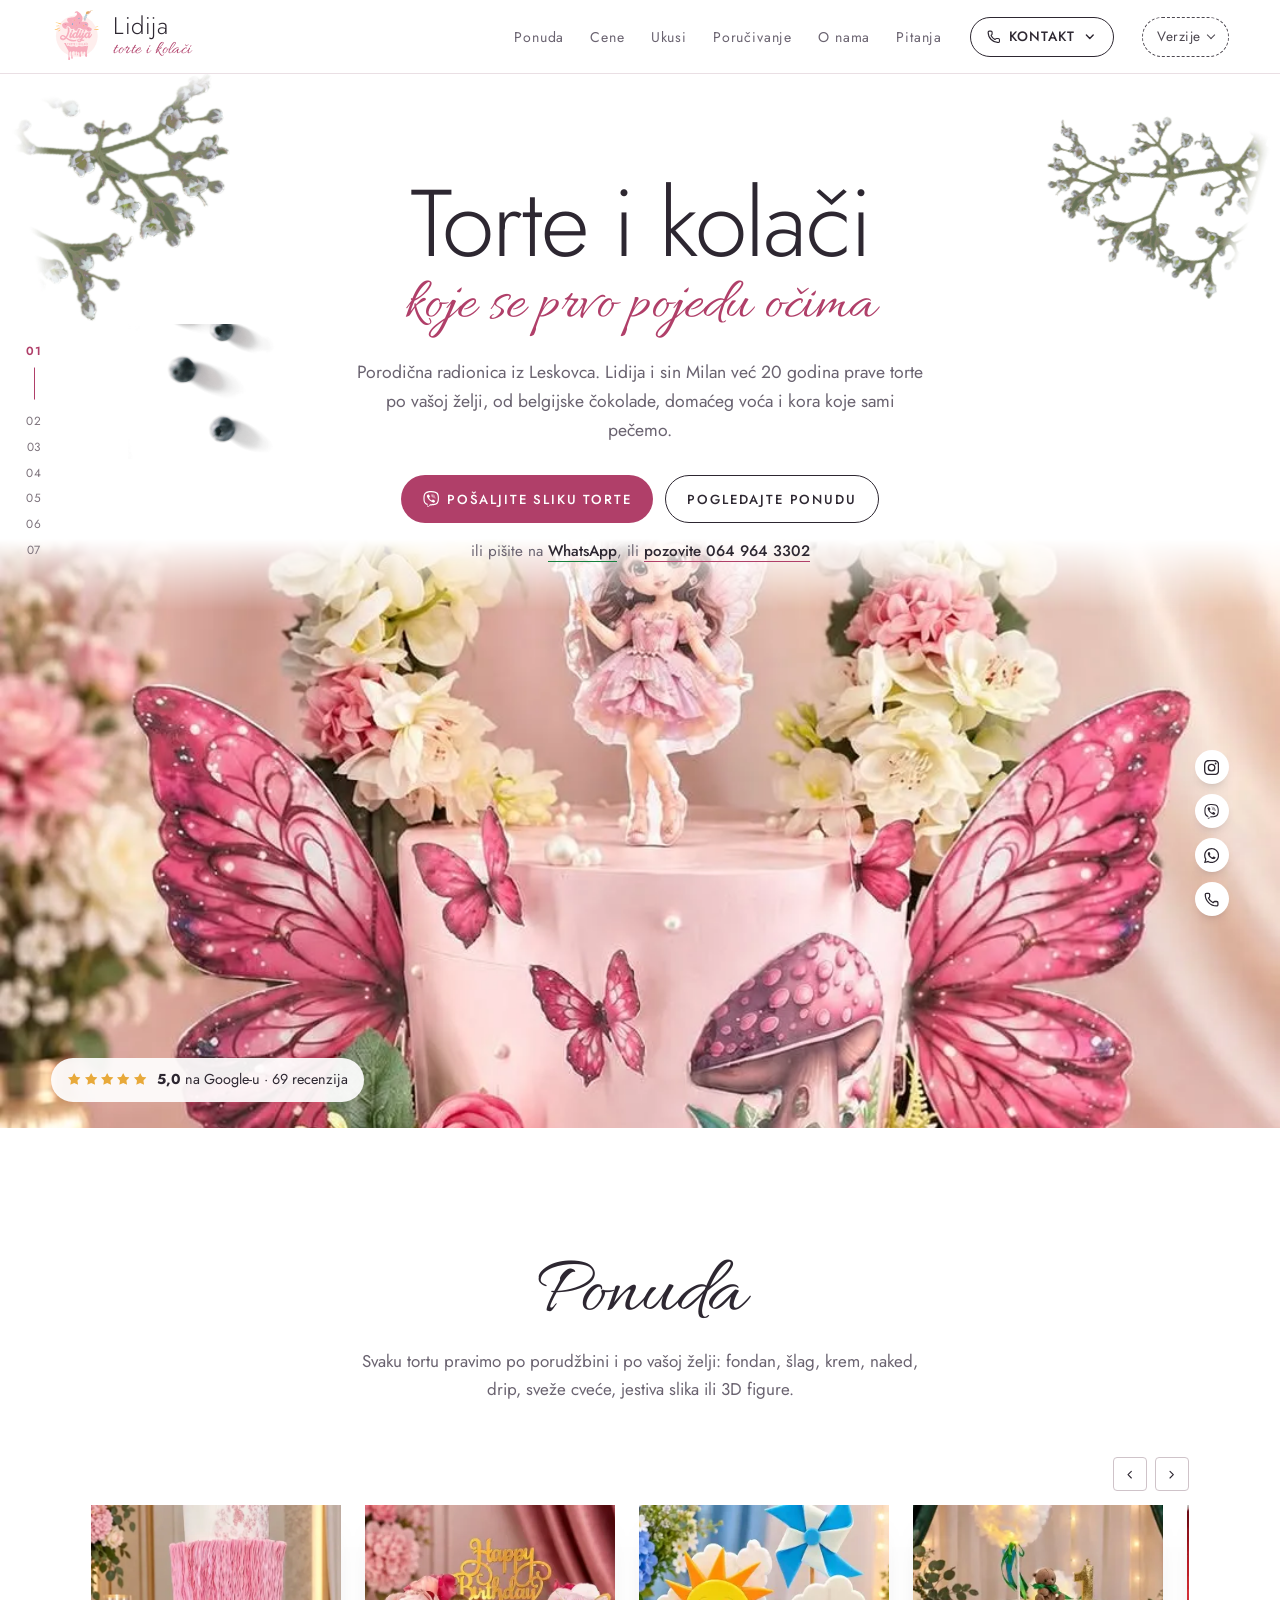
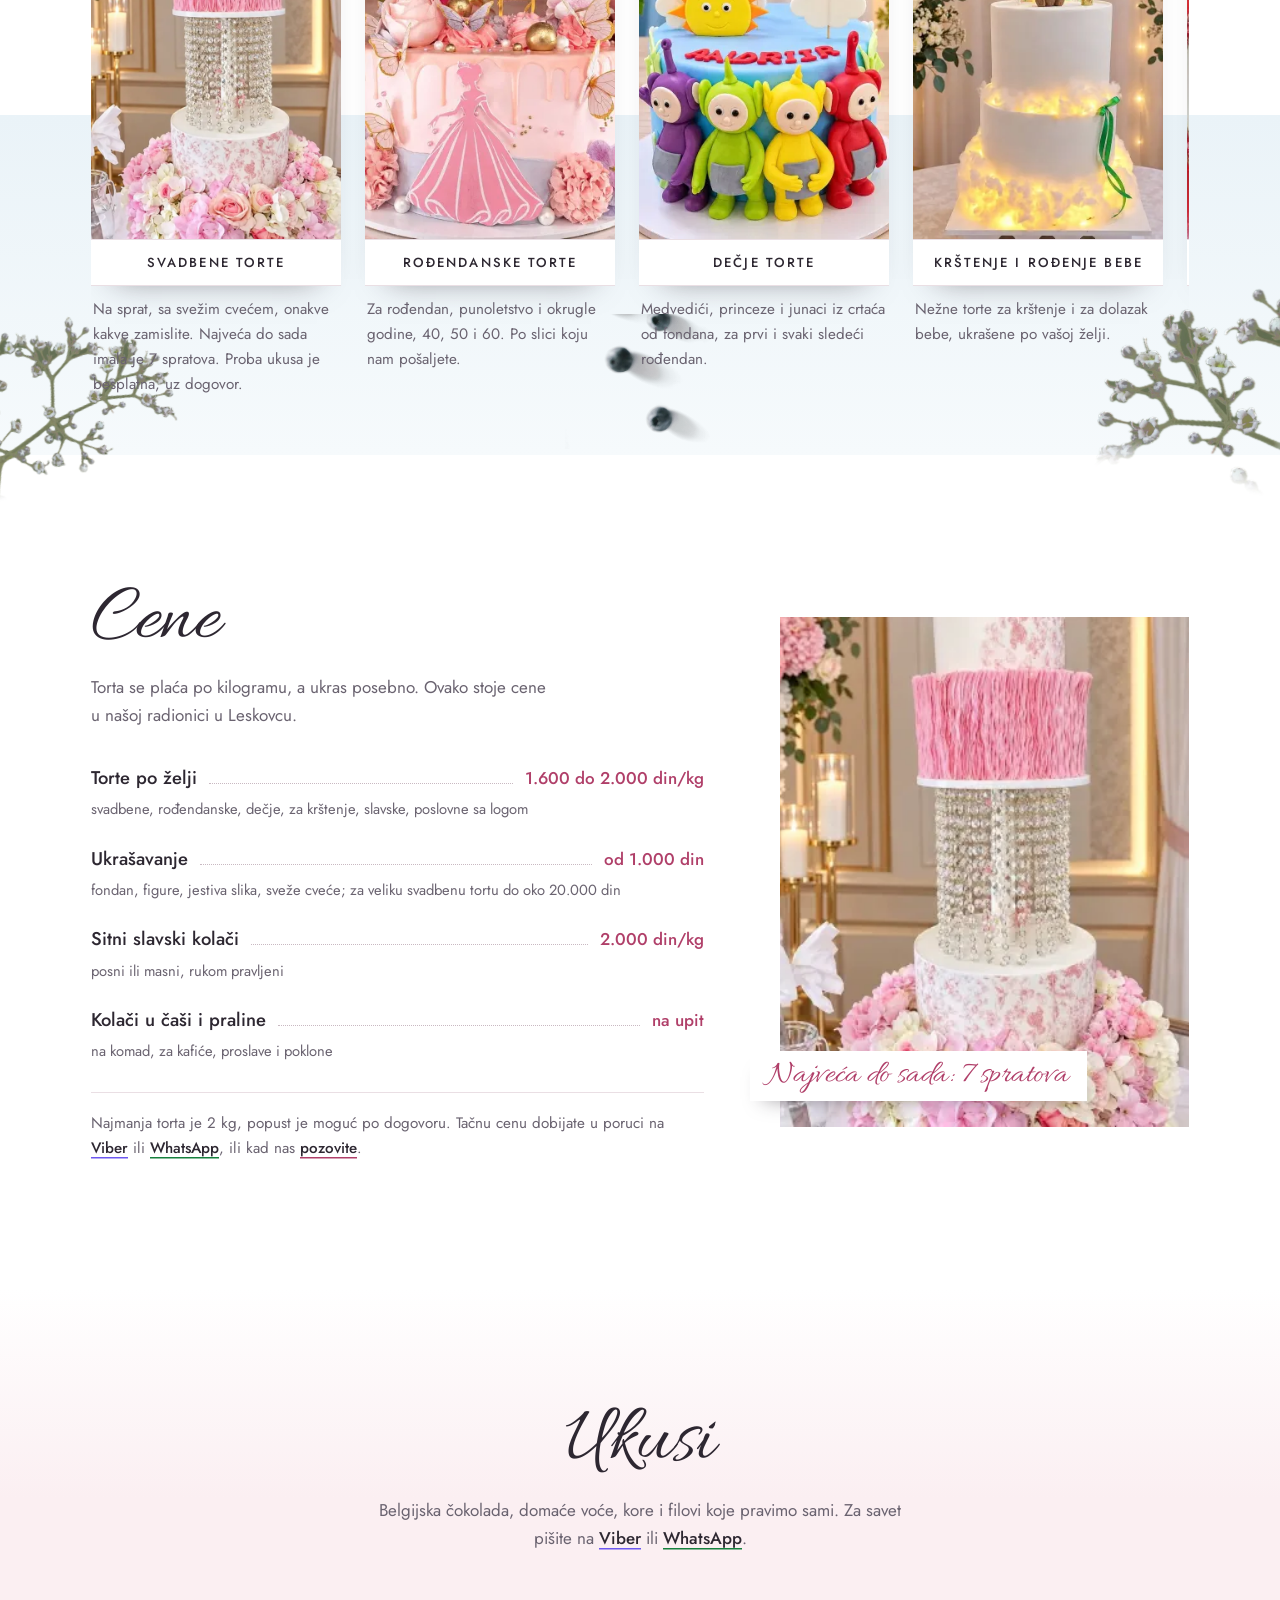
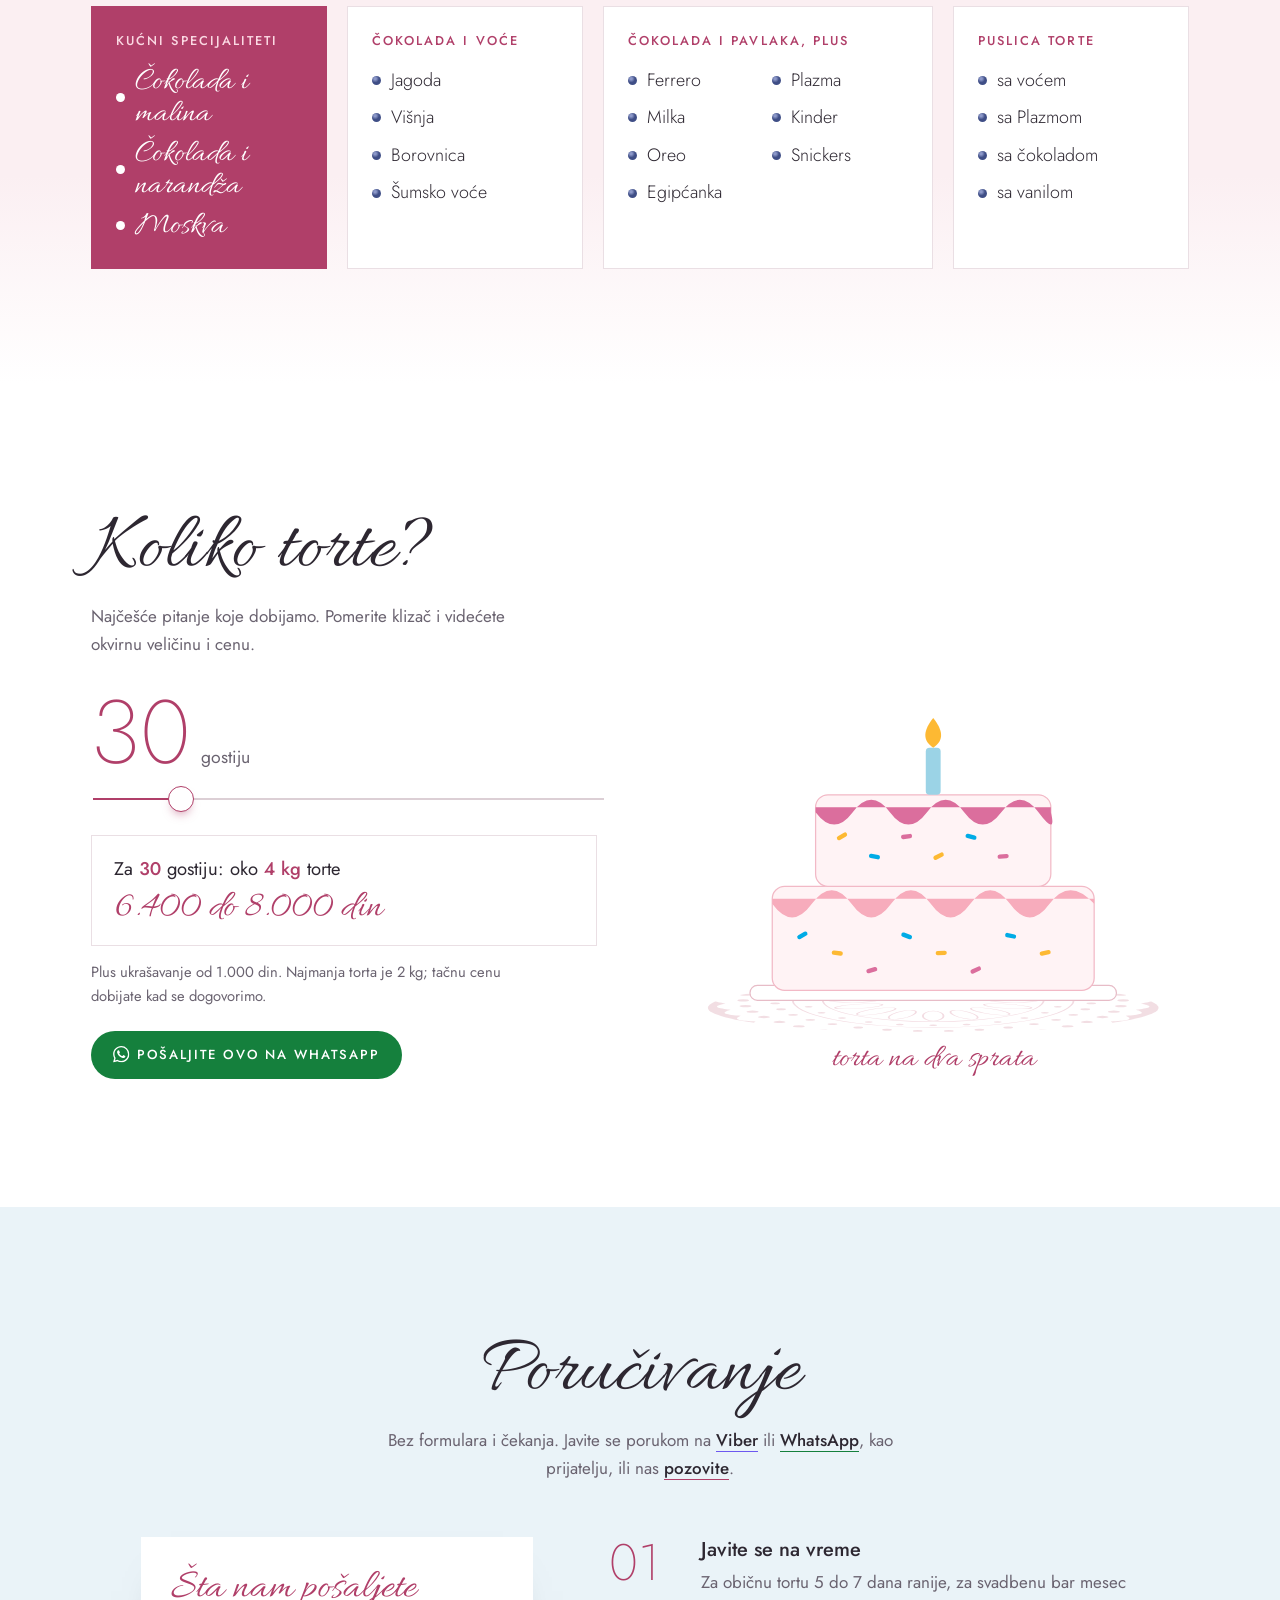
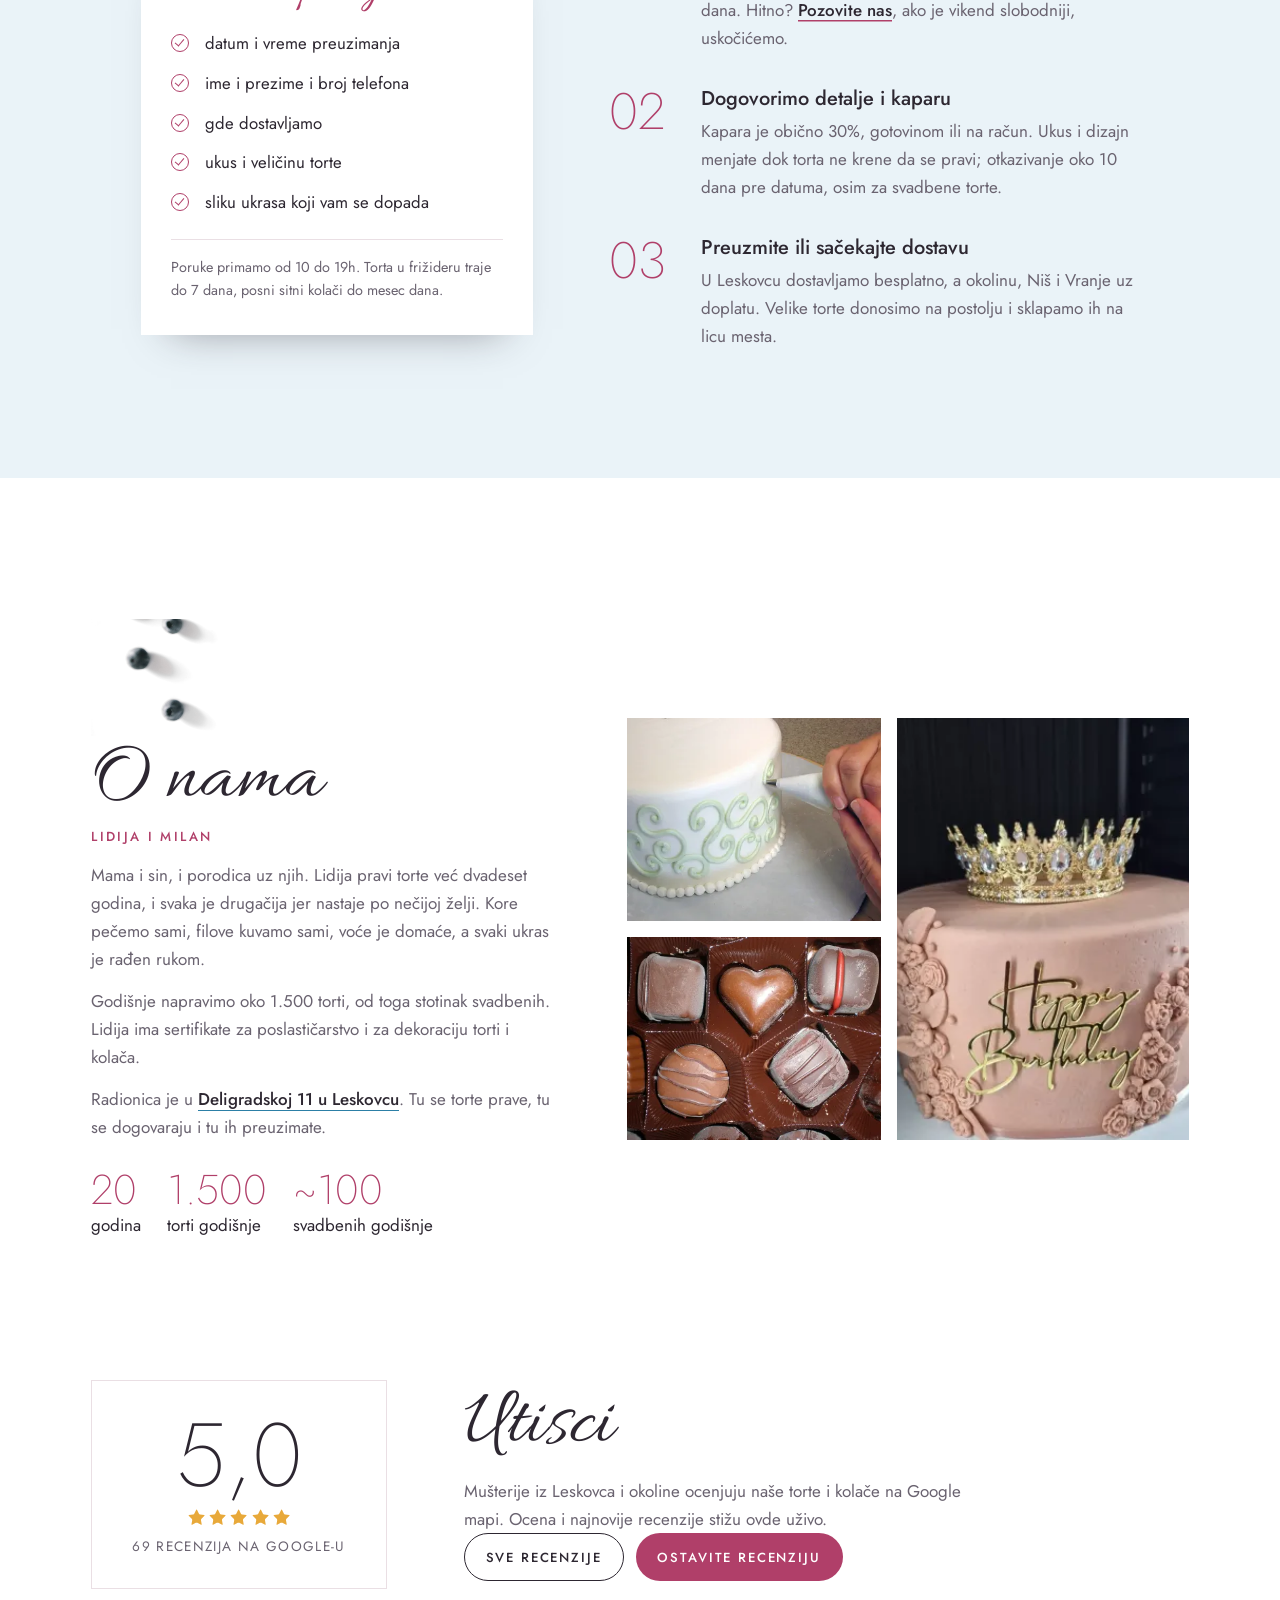
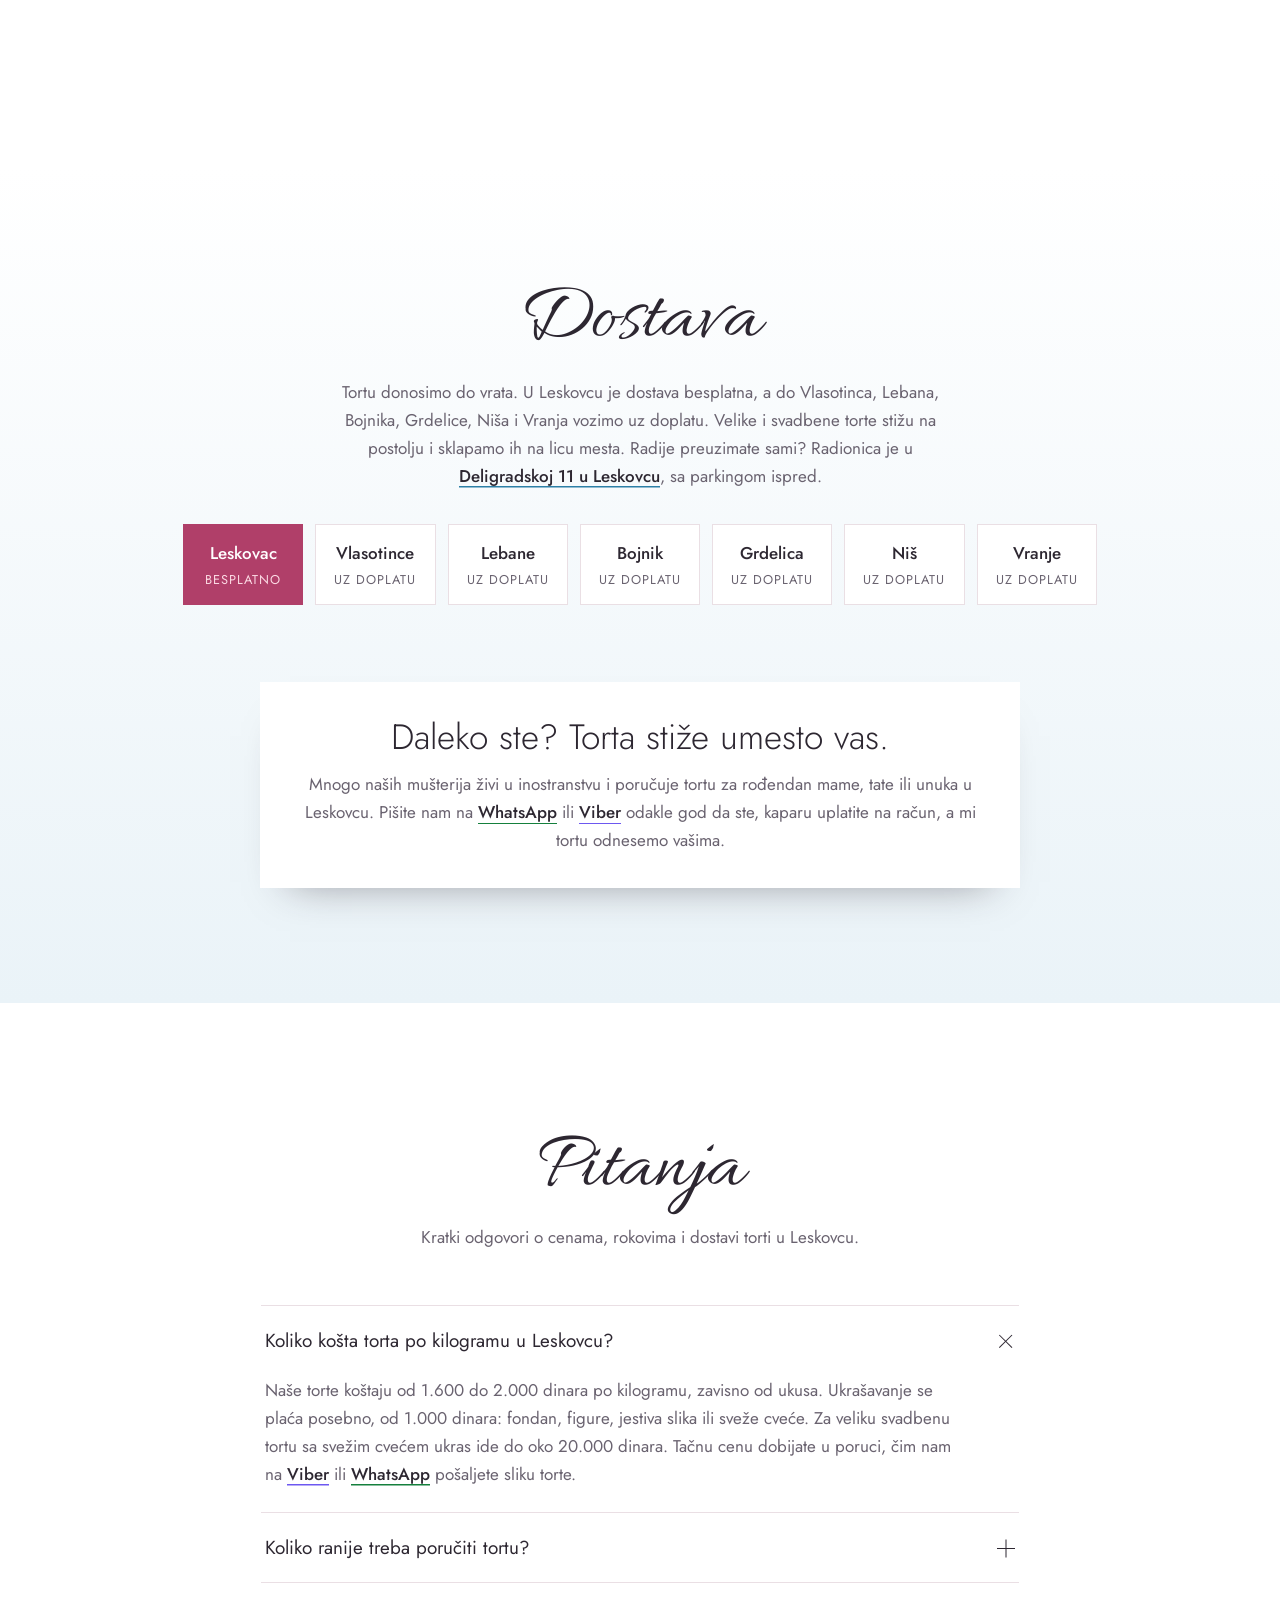
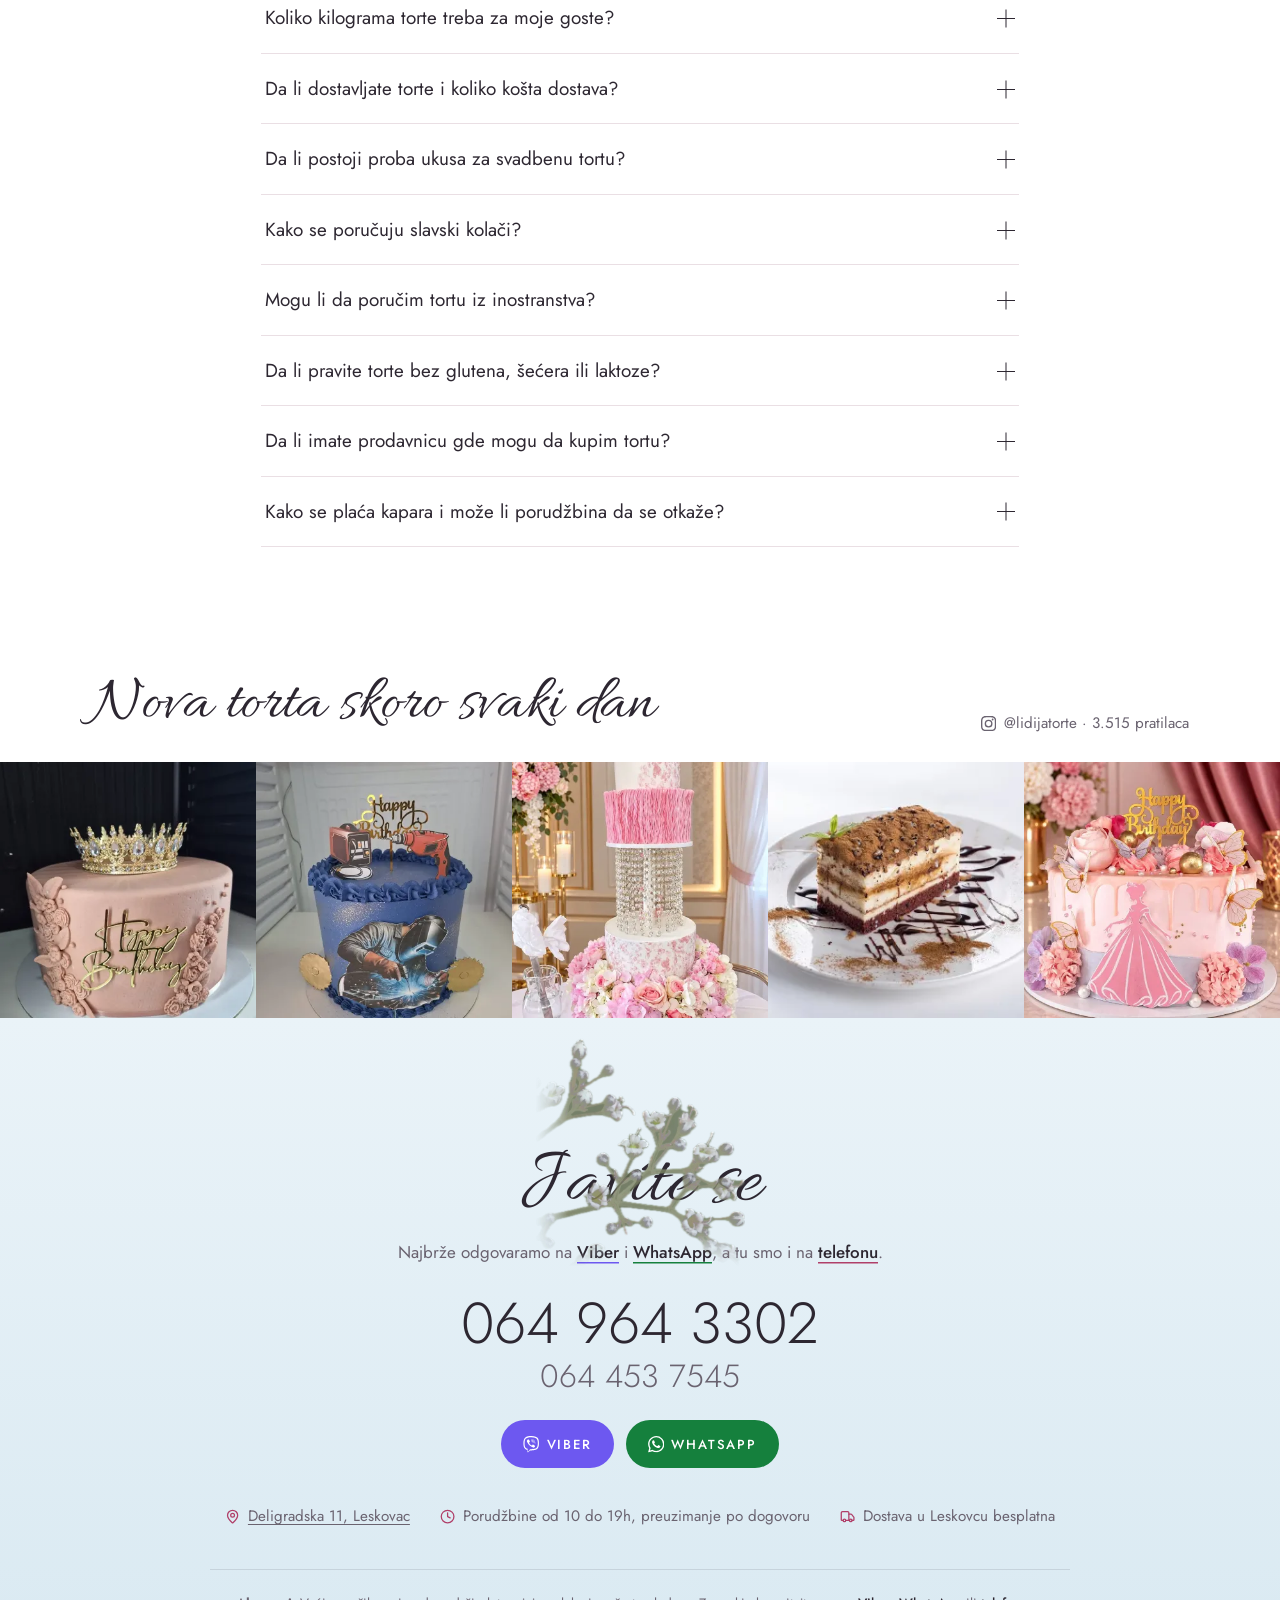
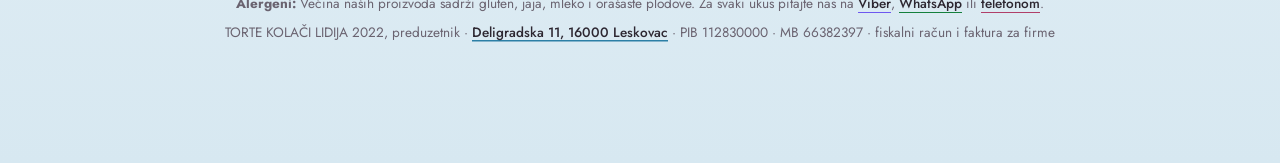
==== commit 7845d607: "Replace drawn decorations with real materials on all four pages The flat CSS/SVG decorations (torn p" ====
--- a/verzije/v1-slatka-radnja/index.html
+++ b/verzije/v1-slatka-radnja/index.html
@@ -84,7 +84,7 @@
     </aside>
     <a class="hero-proof" href="https://maps.app.goo.gl/dDkkH5vAay5kTJHv6" rel="noopener" target="_blank"><span class="stars" aria-hidden="true"><svg><use href="#i-star"/></svg><svg><use href="#i-star"/></svg><svg><use href="#i-star"/></svg><svg><use href="#i-star"/></svg><svg><use href="#i-star"/></svg></span><span><b>5,0</b> na Google-u · 69 recenzija</span></a>
   </figure>
-  <svg class="sprig sp-hero-l" aria-hidden="true"><use href="#sprig"/></svg><svg class="sprig sp-hero-r" aria-hidden="true"><use href="#sprig"/></svg><span class="berries b-hero" aria-hidden="true"><i></i><i></i><i></i><i></i><i></i></span>
+  <img class="sprig sp-hero-l" src="../../assets/deco/gyps-b.webp" width="600" height="655" alt="" aria-hidden="true" loading="lazy"><img class="sprig sp-hero-r" src="../../assets/deco/gyps-a.webp" width="900" height="746" alt="" aria-hidden="true" loading="lazy"><img class="berries b-hero" src="../../assets/deco/berries-trio.webp" width="420" height="377" alt="" aria-hidden="true" loading="lazy">
 </section>
 
 <section class="assort" id="ponuda" aria-labelledby="ponuda-title">
@@ -146,7 +146,7 @@
         </li>
     </ul>
   </div>
-  <div class="marble" aria-hidden="true"><svg class="sprig sp-m1" aria-hidden="true"><use href="#sprig"/></svg><svg class="sprig sp-m2" aria-hidden="true"><use href="#sprig"/></svg><span class="berries b-m" aria-hidden="true"><i></i><i></i><i></i><i></i><i></i></span></div>
+  <div class="marble" aria-hidden="true"><img class="sprig sp-m1" src="../../assets/deco/gyps-a.webp" width="900" height="746" alt="" aria-hidden="true" loading="lazy"><img class="sprig sp-m2" src="../../assets/deco/gyps-b.webp" width="600" height="655" alt="" aria-hidden="true" loading="lazy"><img class="berries b-m" src="../../assets/deco/berries-trio.webp" width="420" height="377" alt="" aria-hidden="true" loading="lazy"></div>
 </section>
 
 <section class="prices" id="cene" aria-labelledby="cene-title">
@@ -208,7 +208,7 @@
 
 <section class="about" id="o-nama" aria-labelledby="about-title">
   <div class="ab-copy">
-    <span class="berries b-about" aria-hidden="true"><i></i><i></i><i></i><i></i><i></i></span>
+    <img class="berries b-about" src="../../assets/deco/berries-trio.webp" width="420" height="378" alt="" aria-hidden="true" loading="lazy">
     <h2 id="about-title" class="script-h">O nama</h2>
     <h3 class="ab-sub">Lidija i Milan</h3>
     <p>Mama i sin, i porodica uz njih. Lidija pravi torte već dvadeset godina, i svaka je drugačija jer nastaje po nečijoj želji. Kore pečemo sami, filove kuvamo sami, voće je domaće, a svaki ukras je rađen rukom.</p><p>Godišnje napravimo oko 1.500 torti, od toga stotinak svadbenih. Lidija ima sertifikate za poslastičarstvo i za dekoraciju torti i kolača.</p><p>Radionica je u <a class="ln ln-map" href="https://maps.app.goo.gl/dDkkH5vAay5kTJHv6" rel="noopener" target="_blank">Deligradskoj 11 u Leskovcu</a>. Tu se torte prave, tu se dogovaraju i tu ih preuzimate.</p>
@@ -259,7 +259,7 @@
 </main>
 
 <footer class="foot" id="kontakt" aria-labelledby="contact-title">
-  <svg class="sprig sp-foot" aria-hidden="true"><use href="#sprig"/></svg>
+  <img class="sprig sp-foot" src="../../assets/deco/gyps-b.webp" width="600" height="655" alt="" aria-hidden="true" loading="lazy">
   <h2 id="contact-title" class="script-h">Javite se</h2>
   <p class="foot-lead">Najbrže odgovaramo na <a class="ln ln-viber" href="viber://chat?number=%2B381649643302">Viber</a> i <a class="ln ln-wa" href="https://wa.me/381649643302">WhatsApp</a>, a tu smo i na <a class="ln ln-tel" href="tel:+381649643302">telefonu</a>.</p>
   <div class="phones"><a href="tel:+381649643302">064 964 3302</a><a href="tel:+381644537545">064 453 7545</a></div>
--- a/verzije/v1-slatka-radnja/style.css
+++ b/verzije/v1-slatka-radnja/style.css
@@ -360,3 +360,22 @@
   .facts { flex-direction: column; align-items: flex-start; max-width: 340px; margin-inline: auto; text-align: left; }
   .brand small { display: none; }
 }
+
+/* Real gypsophila and blueberries (photo cut-outs) instead of drawn sprigs and dots */
+img.sprig { width: 210px; height: auto; color: inherit; }
+.sp-hero-l { left: 2%; top: 10px; rotate: 170deg; scale: -1 1; width: 190px; }
+.sp-hero-r { right: 2%; top: 30px; rotate: 196deg; scale: 1; width: 240px; }
+.sp-m1 { left: 1%; bottom: -10px; rotate: -12deg; width: 230px; }
+.sp-m2 { right: 1%; bottom: -10px; scale: -1 1; rotate: 10deg; width: 190px; }
+.sp-foot { width: 130px; opacity: .85; }
+img.berries { width: 96px; height: auto; }
+.b-hero { left: 13%; top: 270px; rotate: -20deg; }
+.b-m { width: 84px; rotate: 70deg; }
+img.b-about { width: 70px; height: auto; rotate: 90deg; transform-origin: 50% 50%; margin: 0 0 -10px 30px; }
+@media (max-width: 900px) { img.sprig.sp-hero-l, img.sprig.sp-hero-r { width: 110px; } }
+img.berries { width: 150px; }
+.b-hero { left: 10%; top: 250px; rotate: 0deg; }
+.b-m { width: 120px; rotate: 0deg; bottom: 6px; }
+img.b-about { width: 130px; rotate: 0deg; margin: 0 0 6px 0; }
+.sp-m1 { left: -3%; bottom: -30px; width: 180px; }
+.sp-m2 { right: -3%; bottom: -30px; width: 160px; }
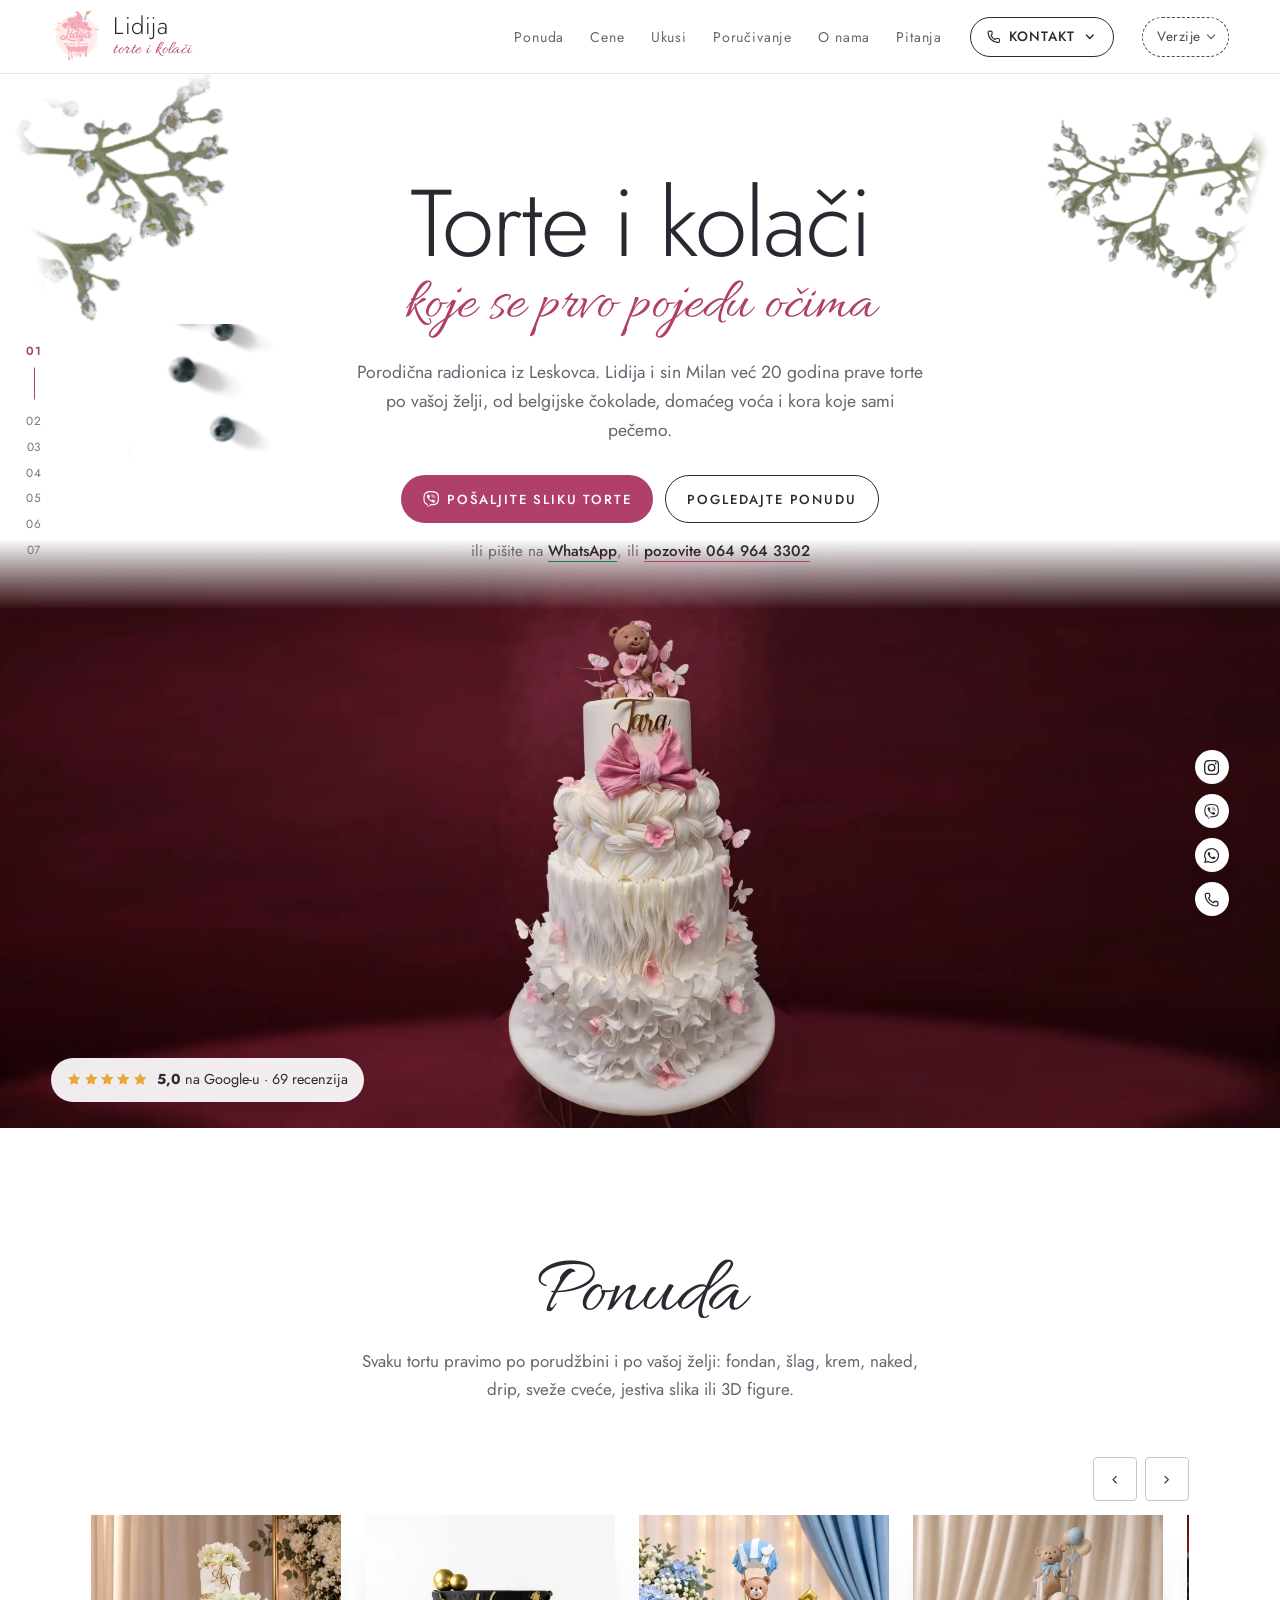
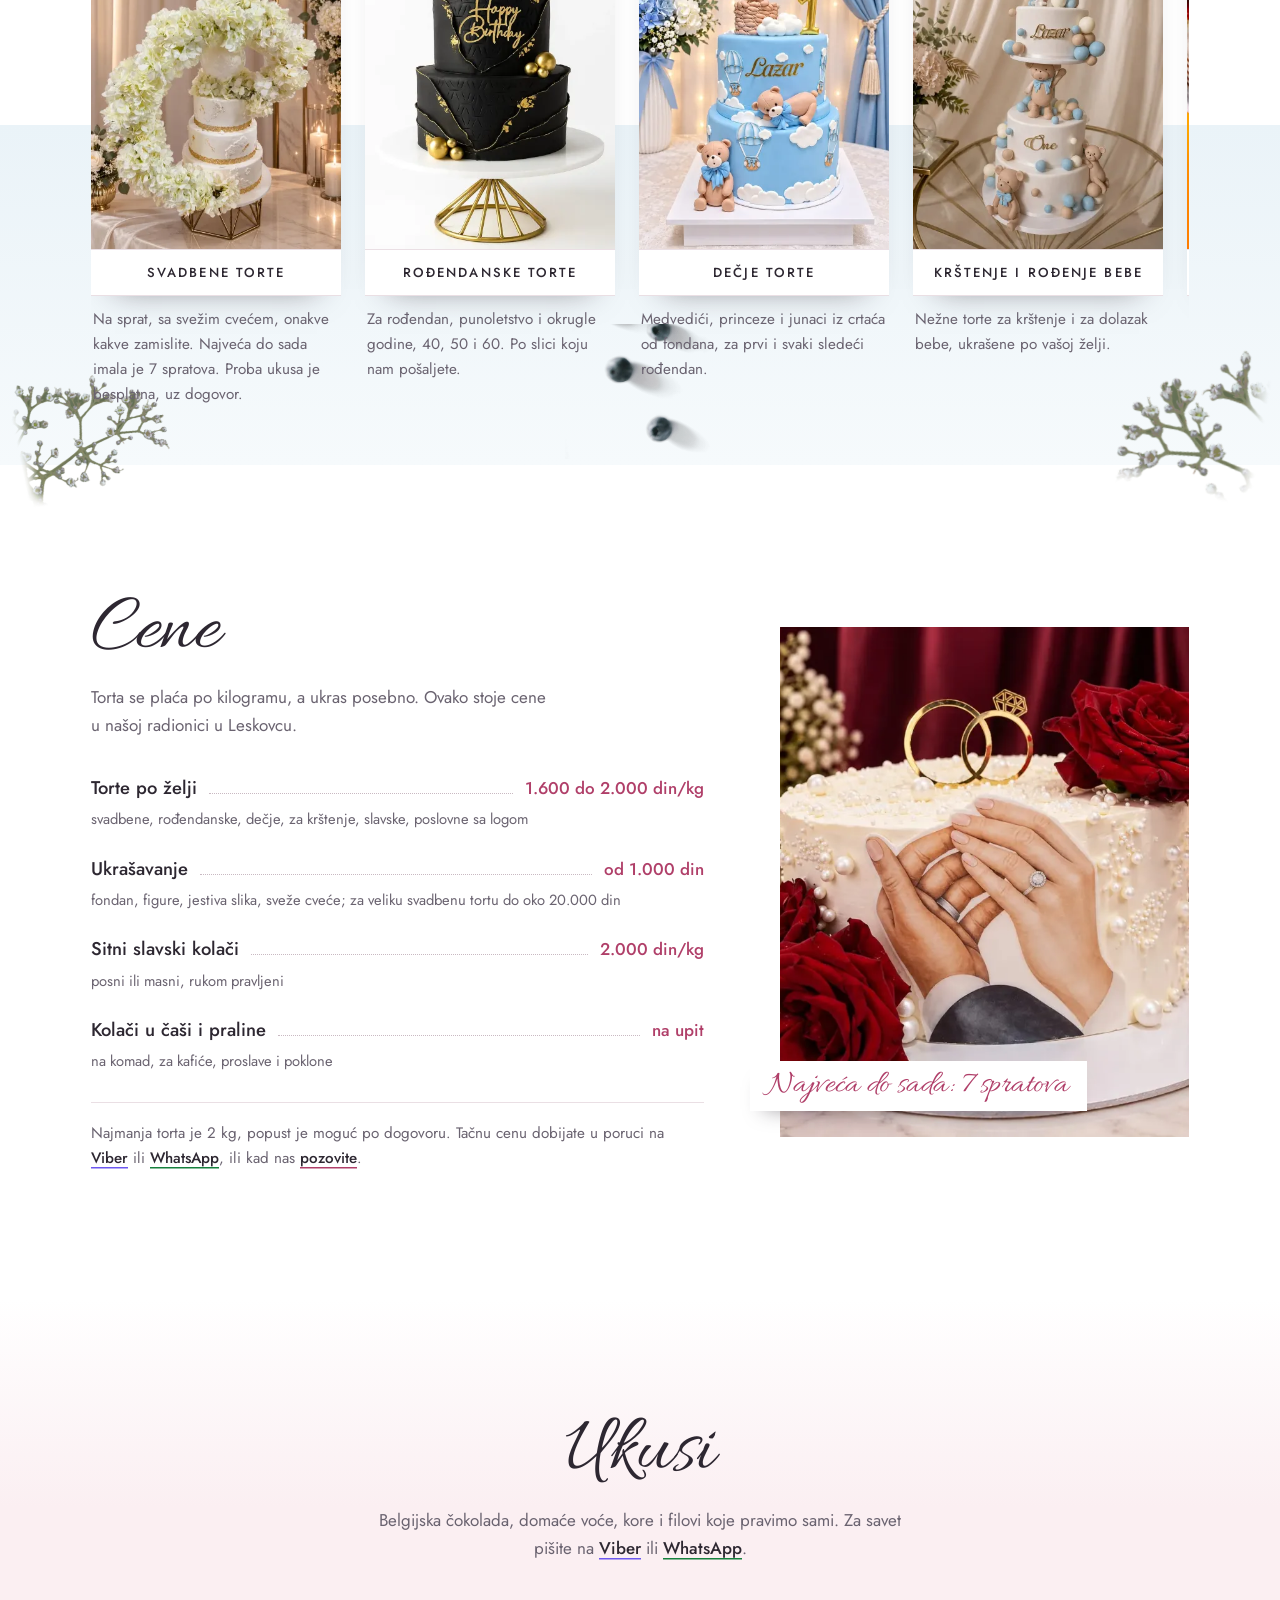
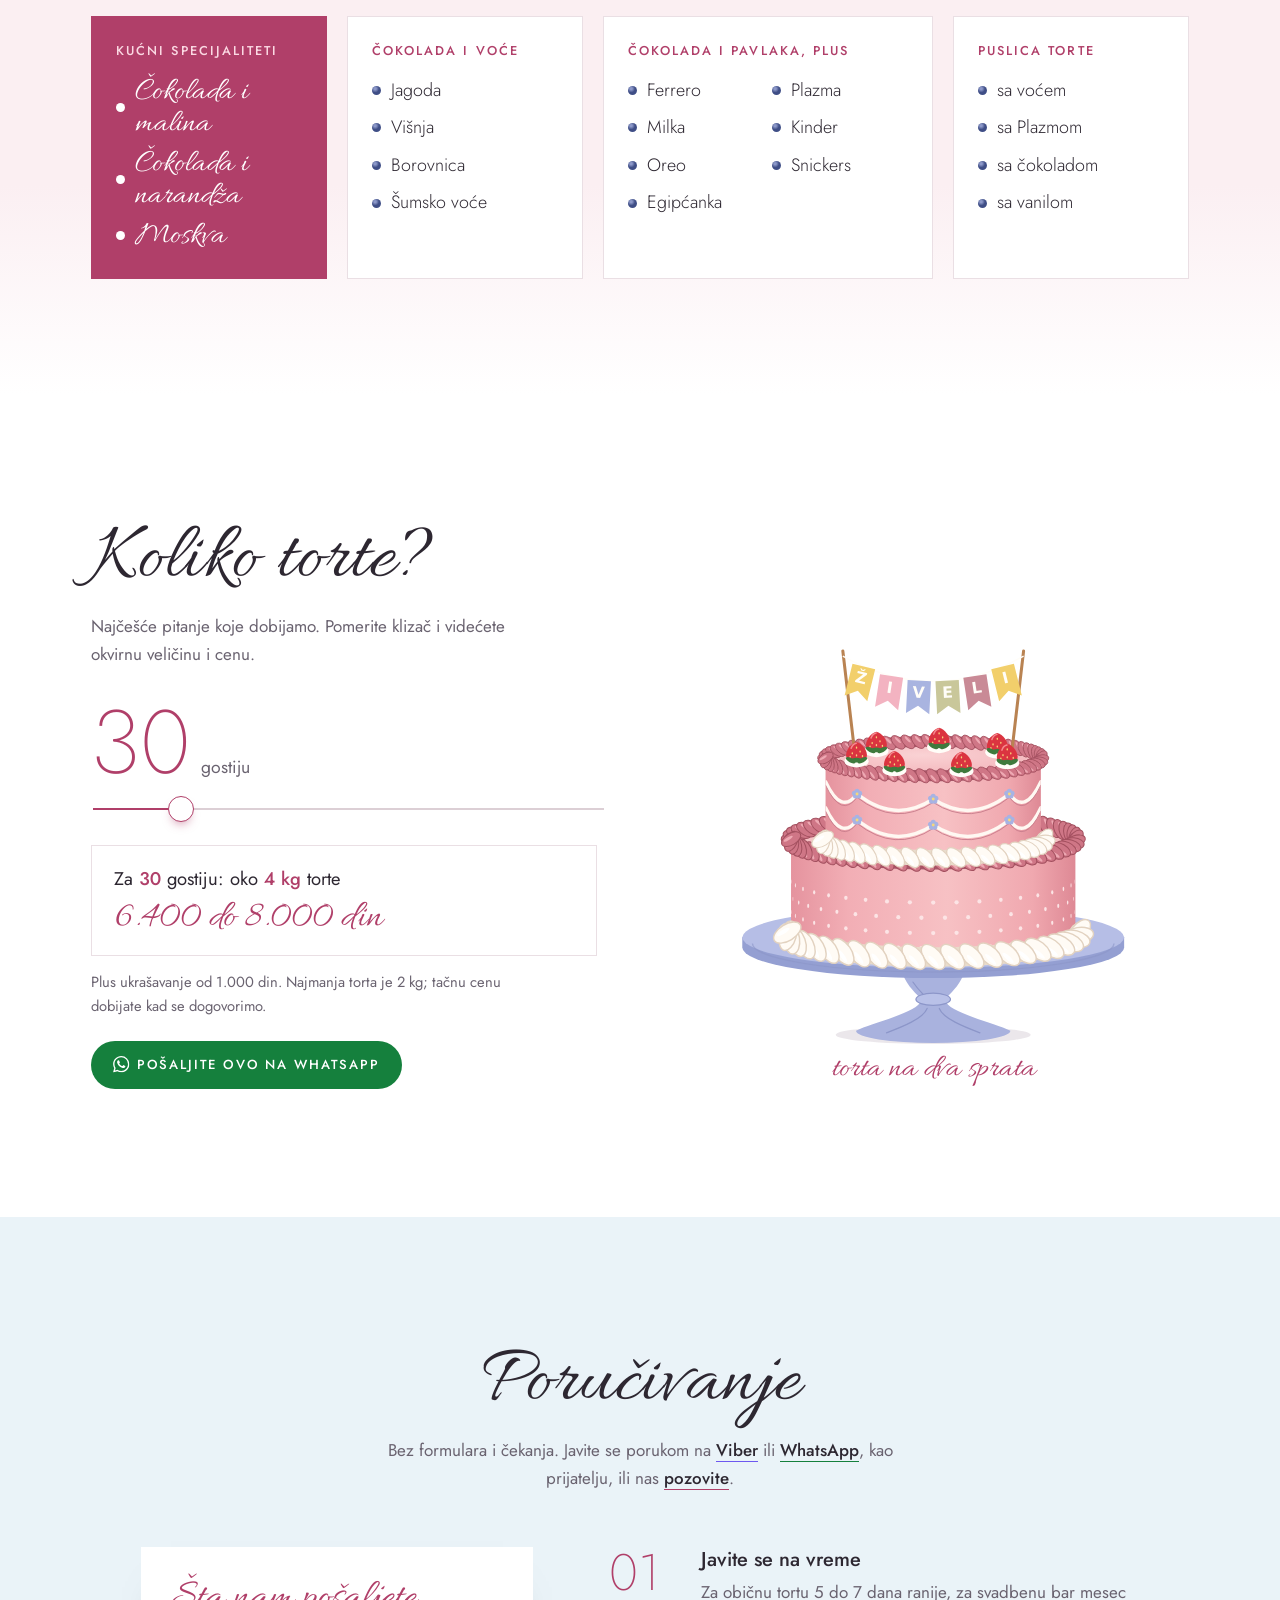
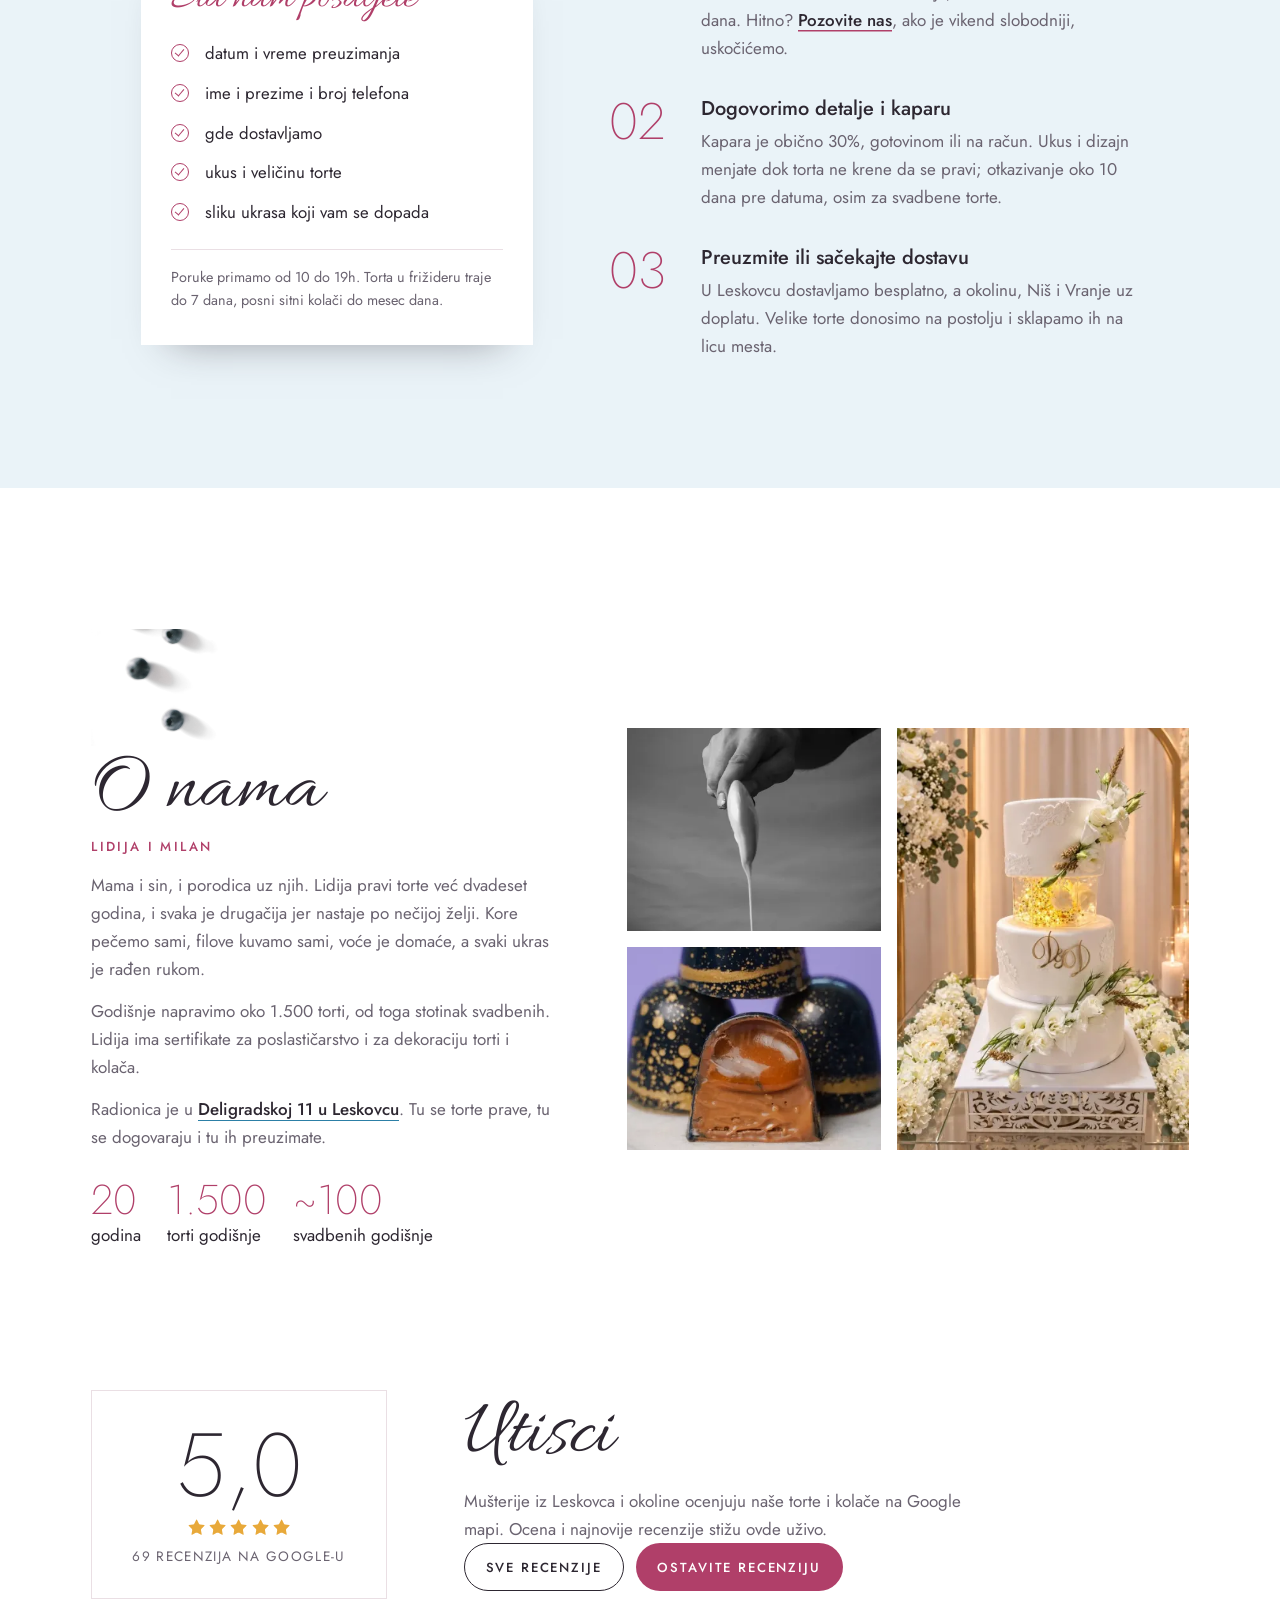
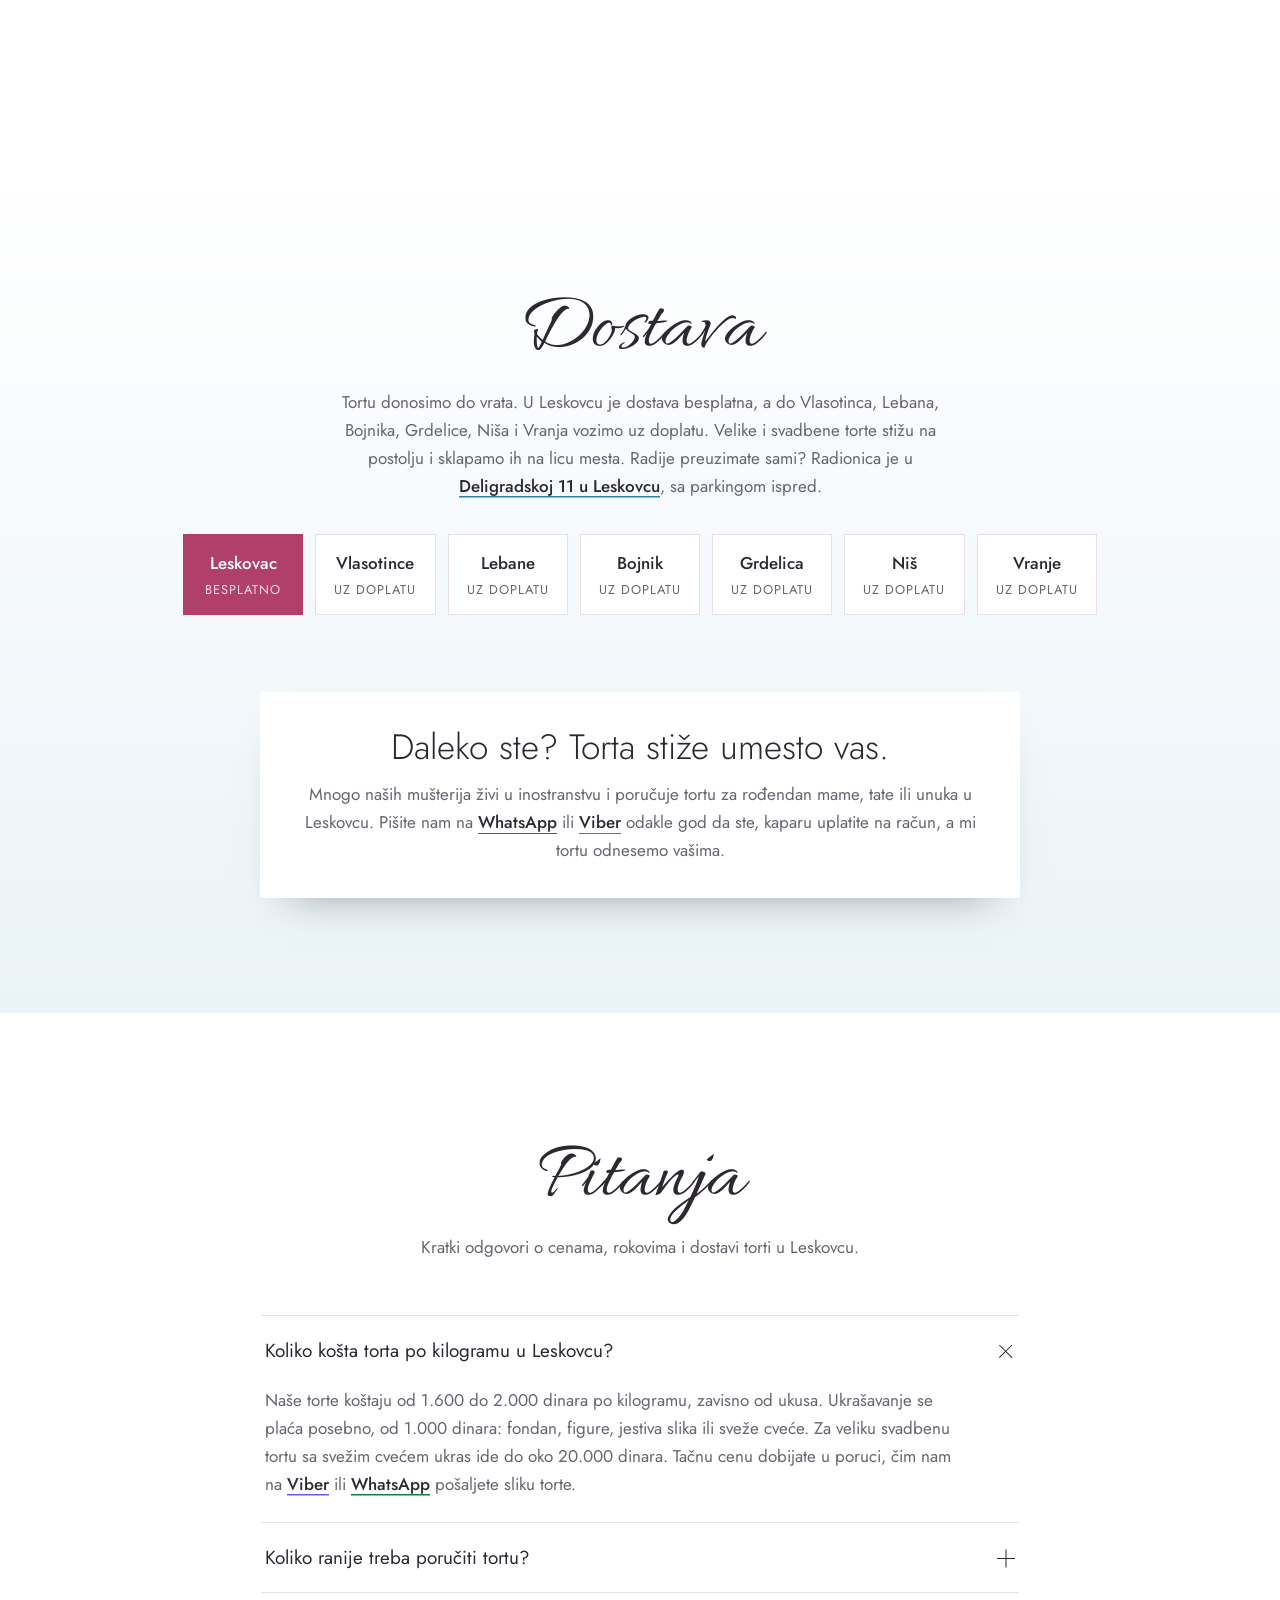
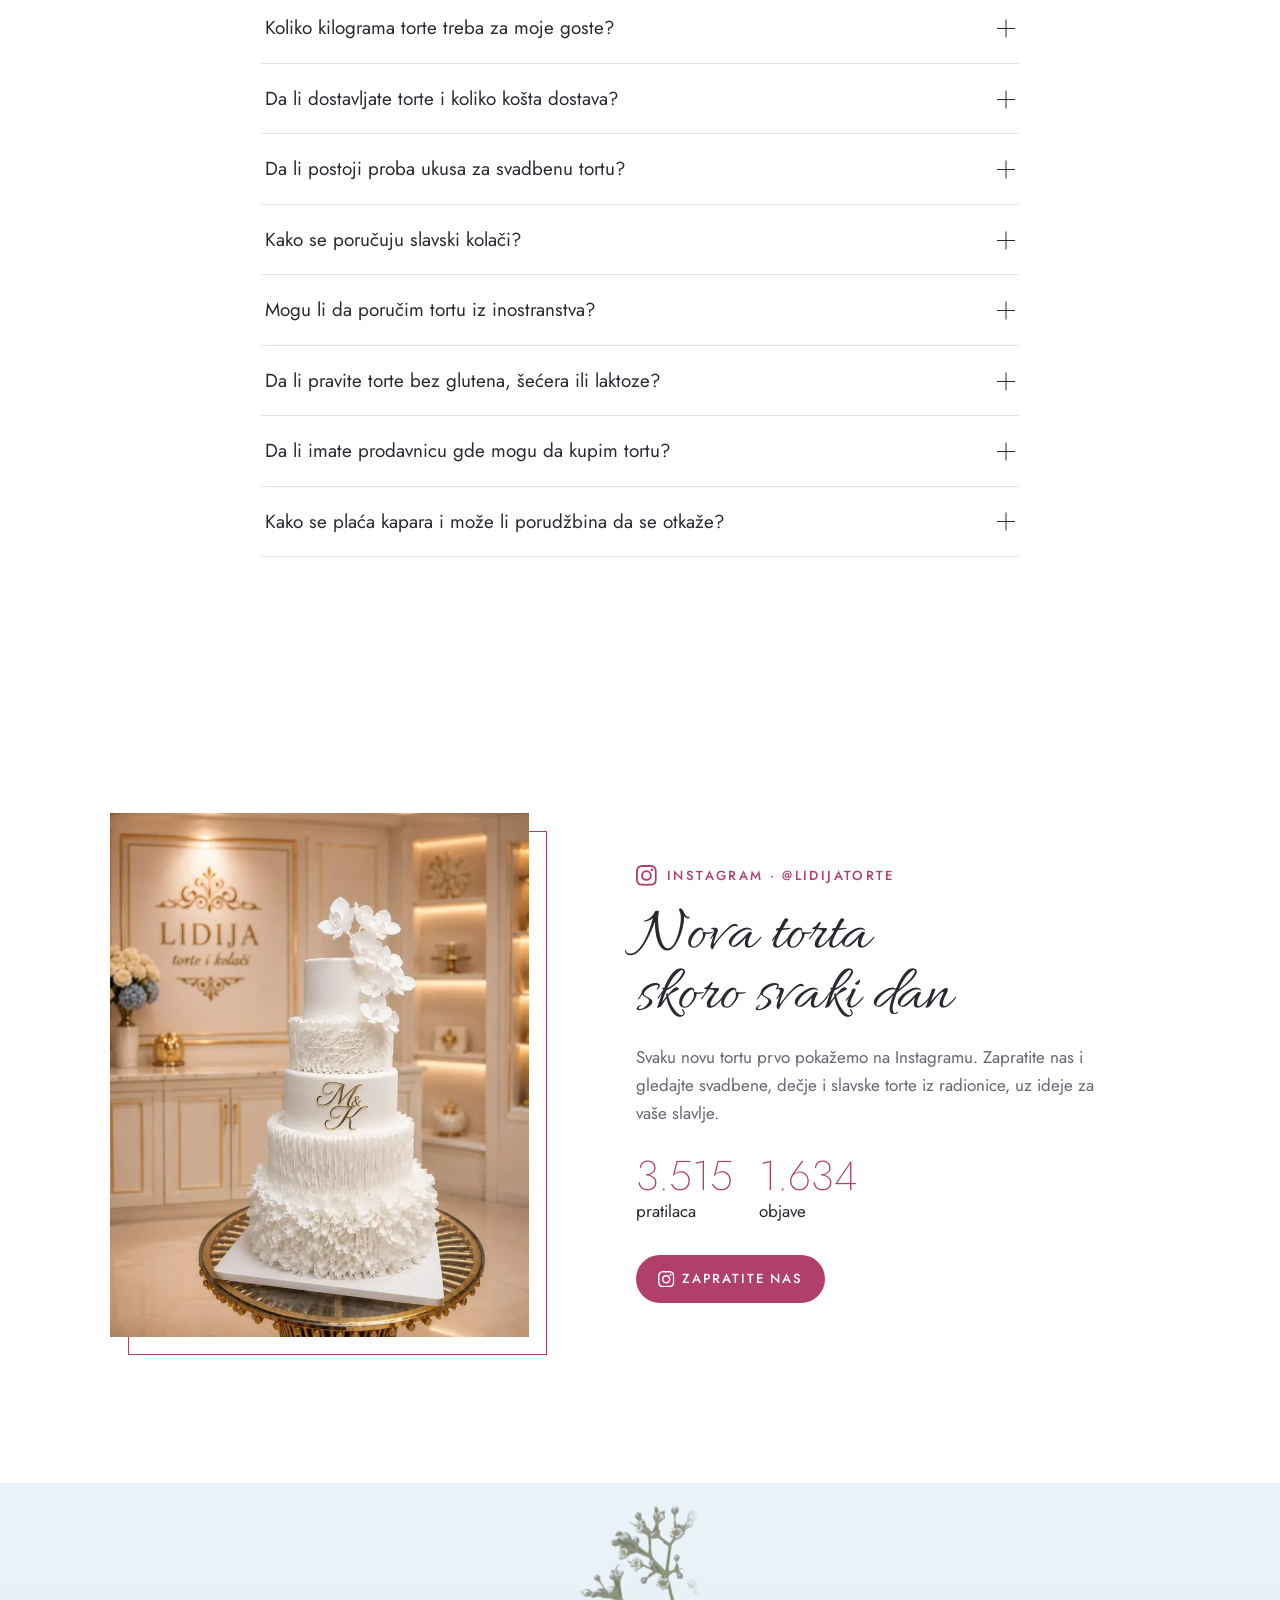
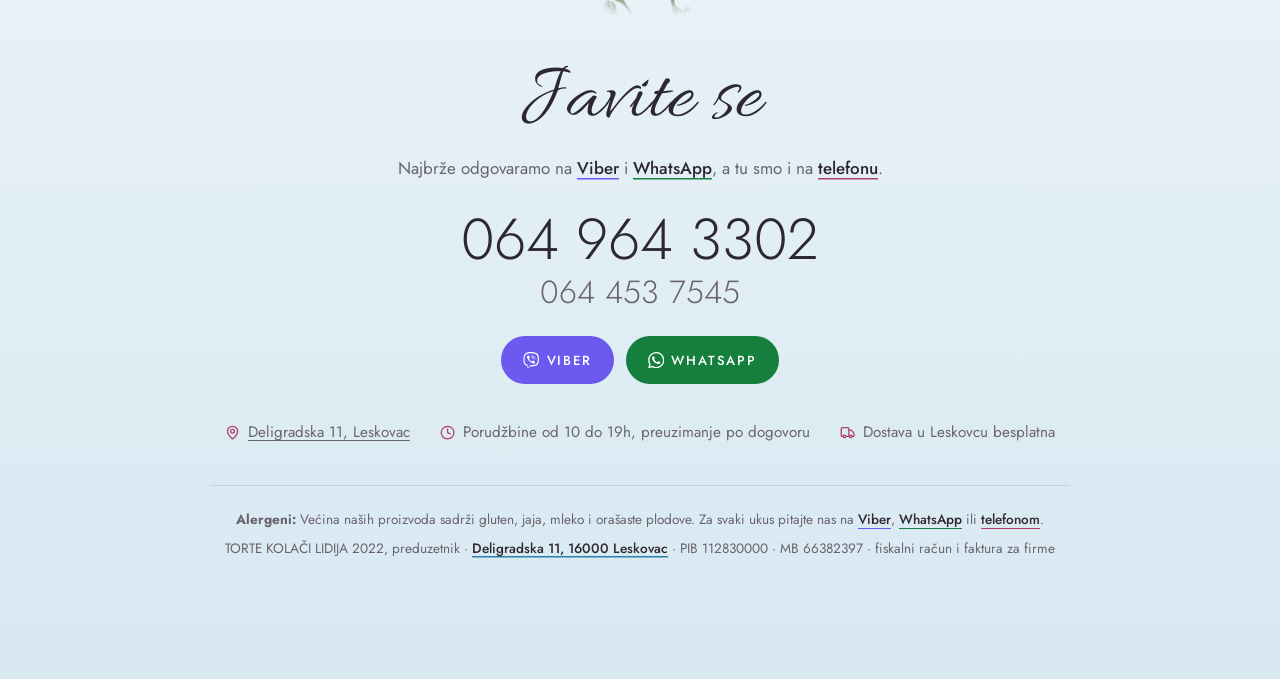
==== commit 656da969: "Add client photos, Instagram promo and illustrated cake calculator Replace every placeholder photo o" ====
--- a/verzije/v1-slatka-radnja/index.html
+++ b/verzije/v1-slatka-radnja/index.html
@@ -75,7 +75,7 @@
     <p class="hero-small">ili pišite na <a class="ln ln-wa" href="https://wa.me/381649643302">WhatsApp</a>, ili <a class="ln ln-tel" href="tel:+381649643302">pozovite 064 964 3302</a></p>
   </div>
   <figure class="hero-photo">
-    <img src="../../assets/img/torta-vila.webp" srcset="../../assets/img/torta-vila-400.webp 400w, ../../assets/img/torta-vila-800.webp 800w, ../../assets/img/torta-vila.webp 1080w" sizes="100vw" width="1080" height="1080" alt="Torta na dva sprata sa vilom, leptirima i ružama" fetchpriority="high">
+    <img src="../../assets/img/torta-tara-siroka.webp" srcset="../../assets/img/torta-tara-siroka-400.webp 400w, ../../assets/img/torta-tara-siroka-800.webp 800w, ../../assets/img/torta-tara-siroka.webp 2400w" sizes="(max-width: 900px) 810px, 100vw" width="2400" height="1067" alt="Torta na tri sprata sa medvedićem, roze mašnom i leptirima, iz radionice Lidija" fetchpriority="high">
     <aside class="social" aria-label="Brzi kontakt">
       <a href="https://www.instagram.com/lidijatorte/" rel="noopener" target="_blank" aria-label="Instagram"><svg><use href="#i-ig"/></svg></a>
       <a href="viber://chat?number=%2B381649643302" aria-label="Viber"><svg><use href="#i-viber"/></svg></a>
@@ -97,49 +97,49 @@
     <ul class="track" data-track>
         <li class="card">
           <div class="card-link">
-            <img src="../../assets/img/torta-svadbena.webp" srcset="../../assets/img/torta-svadbena-400.webp 400w, ../../assets/img/torta-svadbena-800.webp 800w, ../../assets/img/torta-svadbena.webp 1080w" sizes="(max-width: 640px) 76vw, 300px" width="1080" height="1080" alt="Svadbena torta na sprat sa roze ukrasima i ružama" loading="lazy">
+            <img src="../../assets/img/svadbena-cvece.webp" srcset="../../assets/img/svadbena-cvece-400.webp 400w, ../../assets/img/svadbena-cvece-800.webp 800w, ../../assets/img/svadbena-cvece.webp 1200w" sizes="(max-width: 640px) 76vw, 300px" width="1200" height="1600" alt="Svadbena torta na sprat sa venčićem od belih hortenzija i zlatnim inicijalima" loading="lazy">
             <h3 class="card-label">Svadbene torte</h3>
           </div>
           <p>Na sprat, sa svežim cvećem, onakve kakve zamislite. Najveća do sada imala je 7 spratova. Proba ukusa je besplatna, uz dogovor.</p>
         </li>
         <li class="card">
           <div class="card-link">
-            <img src="../../assets/img/torta-princeza.webp" srcset="../../assets/img/torta-princeza-400.webp 400w, ../../assets/img/torta-princeza-800.webp 800w, ../../assets/img/torta-princeza.webp 1080w" sizes="(max-width: 640px) 76vw, 300px" width="1080" height="1080" alt="Roze rođendanska torta sa princezom i leptirima" loading="lazy">
+            <img src="../../assets/img/rodjendanska-crna.webp" srcset="../../assets/img/rodjendanska-crna-400.webp 400w, ../../assets/img/rodjendanska-crna-800.webp 800w, ../../assets/img/rodjendanska-crna.webp 1024w" sizes="(max-width: 640px) 76vw, 300px" width="1024" height="1536" alt="Crna rođendanska torta na dva sprata sa zlatnim natpisom Happy Birthday" loading="lazy">
             <h3 class="card-label">Rođendanske torte</h3>
           </div>
           <p>Za rođendan, punoletstvo i okrugle godine, 40, 50 i 60. Po slici koju nam pošaljete.</p>
         </li>
         <li class="card">
           <div class="card-link">
-            <img src="../../assets/img/torta-decja-figure.webp" srcset="../../assets/img/torta-decja-figure-400.webp 400w, ../../assets/img/torta-decja-figure-800.webp 800w, ../../assets/img/torta-decja-figure.webp 1080w" sizes="(max-width: 640px) 76vw, 300px" width="1080" height="1080" alt="Dečja torta sa figurama od fondana" loading="lazy">
+            <img src="../../assets/img/decja-lazar.webp" srcset="../../assets/img/decja-lazar-400.webp 400w, ../../assets/img/decja-lazar-800.webp 800w, ../../assets/img/decja-lazar.webp 1086w" sizes="(max-width: 640px) 76vw, 300px" width="1086" height="1448" alt="Plava dečja torta sa medvedićima, balonima i imenom Lazar" loading="lazy">
             <h3 class="card-label">Dečje torte</h3>
           </div>
           <p>Medvedići, princeze i junaci iz crtaća od fondana, za prvi i svaki sledeći rođendan.</p>
         </li>
         <li class="card">
           <div class="card-link">
-            <img src="../../assets/img/torta-prvi-rodjendan.webp" srcset="../../assets/img/torta-prvi-rodjendan-400.webp 400w, ../../assets/img/torta-prvi-rodjendan-800.webp 800w, ../../assets/img/torta-prvi-rodjendan.webp 1080w" sizes="(max-width: 640px) 76vw, 300px" width="1080" height="1080" alt="Bela torta sa medvedićem" loading="lazy">
+            <img src="../../assets/img/krstenje-medvedi.webp" srcset="../../assets/img/krstenje-medvedi-400.webp 400w, ../../assets/img/krstenje-medvedi-800.webp 800w, ../../assets/img/krstenje-medvedi.webp 1086w" sizes="(max-width: 640px) 76vw, 300px" width="1086" height="1448" alt="Torta za krštenje na tri sprata sa medvedićima i plavim kuglicama" loading="lazy">
             <h3 class="card-label">Krštenje i rođenje bebe</h3>
           </div>
           <p>Nežne torte za krštenje i za dolazak bebe, ukrašene po vašoj želji.</p>
         </li>
         <li class="card">
           <div class="card-link">
-            <img src="../../assets/img/kolaci-slavski.webp" srcset="../../assets/img/kolaci-slavski-400.webp 400w, ../../assets/img/kolaci-slavski-800.webp 800w, ../../assets/img/kolaci-slavski.webp 1200w" sizes="(max-width: 640px) 76vw, 300px" width="1200" height="900" alt="Sitni slavski kolači posuti šećerom u prahu" loading="lazy">
+            <img src="../../assets/img/slavski-kolaci.webp" srcset="../../assets/img/slavski-kolaci-400.webp 400w, ../../assets/img/slavski-kolaci-800.webp 800w, ../../assets/img/slavski-kolaci.webp 1078w" sizes="(max-width: 640px) 76vw, 300px" width="1078" height="1600" alt="Sitni slavski kolači na tacni, kocke, kuglice sa kokosom i korpice sa lešnikom" loading="lazy">
             <h3 class="card-label">Slavski kolači</h3>
           </div>
           <p>Sitni kolači rukom pravljeni, posni ili masni, na kilogram. Uz njih i slavska torta.</p>
         </li>
         <li class="card">
           <div class="card-link">
-            <img src="../../assets/img/kolac-u-casi.webp" srcset="../../assets/img/kolac-u-casi-400.webp 400w, ../../assets/img/kolac-u-casi-800.webp 800w, ../../assets/img/kolac-u-casi.webp 1200w" sizes="(max-width: 640px) 76vw, 300px" width="1200" height="900" alt="Kremasti kolač u staklenoj čaši" loading="lazy">
+            <img src="../../assets/img/praline-sarene.webp" srcset="../../assets/img/praline-sarene-400.webp 400w, ../../assets/img/praline-sarene-800.webp 800w, ../../assets/img/praline-sarene.webp 900w" sizes="(max-width: 640px) 76vw, 300px" width="900" height="1600" alt="Šarene praline od belgijske čokolade" loading="lazy">
             <h3 class="card-label">Kolači u čaši i praline</h3>
           </div>
           <p>Na komad, za kafiće, proslave i poklone. Premium praline sa punjenjem.</p>
         </li>
         <li class="card">
           <div class="card-link">
-            <img src="../../assets/img/torta-snit.webp" srcset="../../assets/img/torta-snit-400.webp 400w, ../../assets/img/torta-snit-800.webp 800w, ../../assets/img/torta-snit.webp 1200w" sizes="(max-width: 640px) 76vw, 300px" width="1200" height="816" alt="Parče slojevite čokoladne torte na tanjiru" loading="lazy">
+            <img src="../../assets/img/torta-krem-roze.webp" srcset="../../assets/img/torta-krem-roze-400.webp 400w, ../../assets/img/torta-krem-roze-800.webp 800w, ../../assets/img/torta-krem-roze.webp 1086w" sizes="(max-width: 640px) 76vw, 300px" width="1086" height="1448" alt="Roze torta ukrašena kremom, za porodično slavlje" loading="lazy">
             <h3 class="card-label">Torte za kuću</h3>
           </div>
           <p>Jednostavne torte i šnite bez komplikovane dekoracije, za nedeljni ručak i drage goste.</p>
@@ -156,7 +156,7 @@
     <ul class="pr-list"><li><span class="pr-name">Torte po želji</span><span class="pr-line" aria-hidden="true"></span><span class="pr-val">1.600 do 2.000 din/kg</span><span class="pr-note">svadbene, rođendanske, dečje, za krštenje, slavske, poslovne sa logom</span></li><li><span class="pr-name">Ukrašavanje</span><span class="pr-line" aria-hidden="true"></span><span class="pr-val">od 1.000 din</span><span class="pr-note">fondan, figure, jestiva slika, sveže cveće; za veliku svadbenu tortu do oko 20.000 din</span></li><li><span class="pr-name">Sitni slavski kolači</span><span class="pr-line" aria-hidden="true"></span><span class="pr-val">2.000 din/kg</span><span class="pr-note">posni ili masni, rukom pravljeni</span></li><li><span class="pr-name">Kolači u čaši i praline</span><span class="pr-line" aria-hidden="true"></span><span class="pr-val">na upit</span><span class="pr-note">na komad, za kafiće, proslave i poklone</span></li></ul>
     <p class="pr-foot">Najmanja torta je 2 kg, popust je moguć po dogovoru. Tačnu cenu dobijate u poruci na <a class="ln ln-viber" href="viber://chat?number=%2B381649643302">Viber</a> ili <a class="ln ln-wa" href="https://wa.me/381649643302">WhatsApp</a>, ili kad nas <a class="ln ln-tel" href="tel:+381649643302">pozovite</a>.</p>
   </div>
-  <figure class="pr-photo"><img src="../../assets/img/torta-svadbena.webp" srcset="../../assets/img/torta-svadbena-400.webp 400w, ../../assets/img/torta-svadbena-800.webp 800w, ../../assets/img/torta-svadbena.webp 1080w" sizes="(max-width: 900px) 90vw, 440px" width="1080" height="1080" alt="Svadbena torta na sprat sa ružama" loading="lazy"><figcaption>Najveća do sada: 7 spratova</figcaption></figure>
+  <figure class="pr-photo"><img src="../../assets/img/torta-prstenje.webp" srcset="../../assets/img/torta-prstenje-400.webp 400w, ../../assets/img/torta-prstenje-800.webp 800w, ../../assets/img/torta-prstenje.webp 1312w" sizes="(max-width: 900px) 90vw, 440px" width="1312" height="1199" alt="Svadbena torta sa oslikanim rukama, burmama i crvenim ružama" loading="lazy"><figcaption>Najveća do sada: 7 spratova</figcaption></figure>
 </section>
 
 <section class="flavours" id="ukusi" aria-labelledby="ukusi-title">
@@ -179,16 +179,7 @@
     <p class="calc-note">Plus ukrašavanje od 1.000 din. Najmanja torta je 2 kg; tačnu cenu dobijate kad se dogovorimo.</p>
     <a class="pill pill-wa" id="calc-wa" href="https://wa.me/381649643302" data-burst><svg aria-hidden="true"><use href="#i-wa"/></svg><span>Pošaljite ovo na WhatsApp</span></a>
   </div>
-  <div class="calc-cake" aria-hidden="true"><svg viewBox="0 0 400 420" id="cake-svg">
-      <ellipse cx="200" cy="398" rx="182" ry="20" fill="#E9C9D1" opacity=".6"/>
-      <image href="../../assets/doily.svg" x="14" y="356" width="372" height="72" preserveAspectRatio="none"/>
-      <rect x="52" y="380" width="296" height="12" rx="6" fill="#FFFFFF" stroke="#E7BCC7"/>
-      <g class="tier" data-tier="1"><rect x="70" y="300" width="260" height="84" rx="10" fill="#FFF3F5" stroke="#F2B9C6"/><path d="M70 314 q16 22 32 0 t32 0 t32 0 t32 0 t32 0 t32 0 t32 0 t36 0 v-4 h-260z" fill="#F7ACBC"/><rect x="90" y="338" width="9" height="3.5" rx="1.7" fill="#00ABE6" transform="rotate(-30 94 340)"/><rect x="118" y="352" width="9" height="3.5" rx="1.7" fill="#FDB933" transform="rotate(7 122 354)"/><rect x="146" y="366" width="9" height="3.5" rx="1.7" fill="#DB6E9D" transform="rotate(-16 150 368)"/><rect x="174" y="338" width="9" height="3.5" rx="1.7" fill="#00ABE6" transform="rotate(21 178 340)"/><rect x="202" y="352" width="9" height="3.5" rx="1.7" fill="#FDB933" transform="rotate(-2 206 354)"/><rect x="230" y="366" width="9" height="3.5" rx="1.7" fill="#DB6E9D" transform="rotate(-25 234 368)"/><rect x="258" y="338" width="9" height="3.5" rx="1.7" fill="#00ABE6" transform="rotate(12 262 340)"/><rect x="286" y="352" width="9" height="3.5" rx="1.7" fill="#FDB933" transform="rotate(-11 290 354)"/></g>
-      <g class="tier" data-tier="2"><rect x="105" y="226" width="190" height="74" rx="10" fill="#FFF3F5" stroke="#F2B9C6"/><path d="M105 240 q15 20 30 0 t30 0 t30 0 t30 0 t30 0 t30 0 t10 0 v-4 h-190z" fill="#DB6E9D"/><rect x="122" y="258" width="9" height="3.5" rx="1.7" fill="#FDB933" transform="rotate(-30 126 260)"/><rect x="148" y="274" width="9" height="3.5" rx="1.7" fill="#00ABE6" transform="rotate(11 152 276)"/><rect x="174" y="258" width="9" height="3.5" rx="1.7" fill="#DB6E9D" transform="rotate(-8 178 260)"/><rect x="200" y="274" width="9" height="3.5" rx="1.7" fill="#FDB933" transform="rotate(-27 204 276)"/><rect x="226" y="258" width="9" height="3.5" rx="1.7" fill="#00ABE6" transform="rotate(14 230 260)"/><rect x="252" y="274" width="9" height="3.5" rx="1.7" fill="#DB6E9D" transform="rotate(-5 256 276)"/></g>
-      <g class="tier" data-tier="3"><rect x="138" y="162" width="124" height="64" rx="10" fill="#FFF3F5" stroke="#F2B9C6"/><path d="M138 176 q15 18 31 0 t31 0 t31 0 t31 0 v-4 h-124z" fill="#F7ACBC"/><rect x="152" y="190" width="8" height="3.2" rx="1.6" fill="#00ABE6" transform="rotate(-30 156 192)"/><rect x="176" y="204" width="8" height="3.2" rx="1.6" fill="#DB6E9D" transform="rotate(-1 180 206)"/><rect x="200" y="190" width="8" height="3.2" rx="1.6" fill="#FDB933" transform="rotate(28 204 192)"/><rect x="224" y="204" width="8" height="3.2" rx="1.6" fill="#00ABE6" transform="rotate(-3 228 206)"/></g>
-      <g class="tier" data-tier="4"><rect x="163" y="108" width="74" height="54" rx="9" fill="#FFF3F5" stroke="#F2B9C6"/><path d="M163 120 q12 16 25 0 t24 0 t25 0 v-4 h-74z" fill="#DB6E9D"/></g>
-      <g class="candle" id="candle"><rect x="194" y="70" width="12" height="38" rx="3" fill="#9BD3E6"/><path d="M200 46 c 8 10 9 18 0 24 c -9 -6 -8 -14 0 -24z" fill="#FDB933"/></g>
-    </svg><p class="cake-tag"><span id="cake-label">torta na dva sprata</span></p></div>
+  <div class="calc-cake" aria-hidden="true"><svg viewBox="0 0 400 512" id="cake-svg"><defs><g id="tbw"><ellipse rx=".74" ry=".4" fill="#FFFBF5" stroke="#E2D2C0" stroke-width=".07"/><ellipse cx="-.16" cy="-.13" rx=".36" ry=".1" fill="#fff"/></g><g id="tbr"><ellipse rx=".74" ry=".4" fill="#CF7686" stroke="#A3505F" stroke-width=".07"/><ellipse cx="-.16" cy="-.13" rx=".36" ry=".1" fill="#EEA9B3"/></g><g id="tfl"><g fill="#A7B3E3"><circle cx="0" cy="-1" r=".95"/><circle cx="1" cy="-0.3" r=".95"/><circle cx="0.6" cy="0.8" r=".95"/><circle cx="-0.6" cy="0.8" r=".95"/><circle cx="-1" cy="-0.3" r=".95"/></g><circle r=".55" fill="#F6D77A"/></g><g id="tsb"><ellipse cy=".05" rx=".85" ry=".44" fill="#FFFDF8"/><path d="M0,-1.3 C.4,-1.25 .82,-.62 .72,-.26 C.6,.05 -.6,.05 -.72,-.26 C-.82,-.62 -.4,-1.25 0,-1.3Z" fill="#DB3440"/><path d="M-.38,-.85 q.1,-.3 .36,-.36" stroke="#F58A8F" stroke-width=".1" fill="none" stroke-linecap="round"/><g fill="#F9D47A"><ellipse cx="-0.3" cy="-0.5" rx=".05" ry=".08"/><ellipse cx="0.25" cy="-0.62" rx=".05" ry=".08"/><ellipse cx="0" cy="-0.9" rx=".05" ry=".08"/><ellipse cx="-0.45" cy="-0.25" rx=".05" ry=".08"/><ellipse cx="0.42" cy="-0.3" rx=".05" ry=".08"/><ellipse cx="0" cy="-0.35" rx=".05" ry=".08"/></g><g fill="#3F7A3D"><ellipse cx="-.42" cy="-.02" rx=".38" ry=".16" transform="rotate(28 -.42 0)"/><ellipse cx=".42" cy="-.02" rx=".38" ry=".16" transform="rotate(-28 .42 0)"/><ellipse cy="-.02" rx=".38" ry=".16"/></g></g><linearGradient id="tier-shade" x1="0" x2="1"><stop offset="0" stop-color="#E5939E"/><stop offset=".2" stop-color="#F2AEB5"/><stop offset=".55" stop-color="#F7C1C4"/><stop offset=".85" stop-color="#F0A8AF"/><stop offset="1" stop-color="#DE8995"/></linearGradient><radialGradient id="tier-top" cx=".45" cy=".4" r=".7"><stop offset="0" stop-color="#FAD2D4"/><stop offset="1" stop-color="#F2B2B8"/></radialGradient></defs><ellipse cx="200" cy="502" rx="96" ry="9" fill="#8E7A92" opacity=".18"/><path d="M170,442.1 C176,458 188,464 188,468 C186,480 140,490 124,498 A76 12 0 0 0 276,498 C260,490 214,480 212,468 C212,464 224,458 230,442.1Z" fill="#A9B2DE"/><ellipse cx="200" cy="467" rx="17" ry="6" fill="#B9C1E8" stroke="#8C96C9" stroke-width="1.2"/><path d="M194,476 C190,486 170,494 154,500 M206,476 C210,486 230,494 246,500 M180,450 C184,456 188,460 190,462" fill="none" stroke="#8C96C9" stroke-width="1.2" stroke-linecap="round"/><path d="M12,406 v10 A188 30.1 0 0 0 388,416 v-10Z" fill="#949FD2"/><ellipse cx="200" cy="406" rx="188" ry="30.1" fill="#B6BEE6"/><path d="M22,412 A178 28.1 0 0 0 378,412" fill="none" stroke="#8C96C9" stroke-width="1.4" opacity=".6"/><g class="tier" data-tier="1"><clipPath id="tc0"><path d="M60,310 V402 A140 22.4 0 0 0 340,402 V310Z"/></clipPath><path d="M60,310 V402 A140 22.4 0 0 0 340,402 V310Z" fill="url(#tier-shade)"/><g clip-path="url(#tc0)" fill="#FCE4E5"><ellipse cx="60.5" cy="351.2" rx="0.2" ry="2.1"/><ellipse cx="64.3" cy="354.9" rx="0.5" ry="2.1"/><ellipse cx="71.8" cy="358.4" rx="0.8" ry="2.1"/><ellipse cx="82.8" cy="361.7" rx="1.1" ry="2.1"/><ellipse cx="97" cy="364.6" rx="1.4" ry="2.1"/><ellipse cx="114" cy="367.1" rx="1.7" ry="2.1"/><ellipse cx="133.4" cy="369.1" rx="1.8" ry="2.1"/><ellipse cx="154.5" cy="370.6" rx="2" ry="2.1"/><ellipse cx="177" cy="371.5" rx="2.1" ry="2.1"/><ellipse cx="200" cy="371.8" rx="2.1" ry="2.1"/><ellipse cx="223" cy="371.5" rx="2.1" ry="2.1"/><ellipse cx="245.5" cy="370.6" rx="2" ry="2.1"/><ellipse cx="266.6" cy="369.1" rx="1.8" ry="2.1"/><ellipse cx="286" cy="367.1" rx="1.7" ry="2.1"/><ellipse cx="303" cy="364.6" rx="1.4" ry="2.1"/><ellipse cx="317.2" cy="361.7" rx="1.1" ry="2.1"/><ellipse cx="328.2" cy="358.4" rx="0.8" ry="2.1"/><ellipse cx="335.7" cy="354.9" rx="0.5" ry="2.1"/><ellipse cx="339.5" cy="351.2" rx="0.2" ry="2.1"/><ellipse cx="61.9" cy="368.1" rx="0.3" ry="2.1"/><ellipse cx="67.6" cy="371.7" rx="0.7" ry="2.1"/><ellipse cx="76.9" cy="375.1" rx="1" ry="2.1"/><ellipse cx="89.5" cy="378.2" rx="1.3" ry="2.1"/><ellipse cx="105.2" cy="380.9" rx="1.5" ry="2.1"/><ellipse cx="123.4" cy="383.2" rx="1.8" ry="2.1"/><ellipse cx="143.8" cy="384.9" rx="1.9" ry="2.1"/><ellipse cx="165.6" cy="386.1" rx="2" ry="2.1"/><ellipse cx="188.4" cy="386.7" rx="2.1" ry="2.1"/><ellipse cx="211.6" cy="386.7" rx="2.1" ry="2.1"/><ellipse cx="234.4" cy="386.1" rx="2" ry="2.1"/><ellipse cx="256.2" cy="384.9" rx="1.9" ry="2.1"/><ellipse cx="276.6" cy="383.2" rx="1.8" ry="2.1"/><ellipse cx="294.8" cy="380.9" rx="1.5" ry="2.1"/><ellipse cx="310.5" cy="378.2" rx="1.3" ry="2.1"/><ellipse cx="323.1" cy="375.1" rx="1" ry="2.1"/><ellipse cx="332.4" cy="371.7" rx="0.7" ry="2.1"/><ellipse cx="338.1" cy="368.1" rx="0.3" ry="2.1"/><ellipse cx="60.5" cy="381.2" rx="0.2" ry="2.1"/><ellipse cx="64.3" cy="384.9" rx="0.5" ry="2.1"/><ellipse cx="71.8" cy="388.4" rx="0.8" ry="2.1"/><ellipse cx="82.8" cy="391.7" rx="1.1" ry="2.1"/><ellipse cx="97" cy="394.6" rx="1.4" ry="2.1"/><ellipse cx="114" cy="397.1" rx="1.7" ry="2.1"/><ellipse cx="133.4" cy="399.1" rx="1.8" ry="2.1"/><ellipse cx="154.5" cy="400.6" rx="2" ry="2.1"/><ellipse cx="177" cy="401.5" rx="2.1" ry="2.1"/><ellipse cx="200" cy="401.8" rx="2.1" ry="2.1"/><ellipse cx="223" cy="401.5" rx="2.1" ry="2.1"/><ellipse cx="245.5" cy="400.6" rx="2" ry="2.1"/><ellipse cx="266.6" cy="399.1" rx="1.8" ry="2.1"/><ellipse cx="286" cy="397.1" rx="1.7" ry="2.1"/><ellipse cx="303" cy="394.6" rx="1.4" ry="2.1"/><ellipse cx="317.2" cy="391.7" rx="1.1" ry="2.1"/><ellipse cx="328.2" cy="388.4" rx="0.8" ry="2.1"/><ellipse cx="335.7" cy="384.9" rx="0.5" ry="2.1"/><ellipse cx="339.5" cy="381.2" rx="0.2" ry="2.1"/><ellipse cx="61.9" cy="398.1" rx="0.3" ry="2.1"/><ellipse cx="67.6" cy="401.7" rx="0.7" ry="2.1"/><ellipse cx="76.9" cy="405.1" rx="1" ry="2.1"/><ellipse cx="89.5" cy="408.2" rx="1.3" ry="2.1"/><ellipse cx="105.2" cy="410.9" rx="1.5" ry="2.1"/><ellipse cx="123.4" cy="413.2" rx="1.8" ry="2.1"/><ellipse cx="143.8" cy="414.9" rx="1.9" ry="2.1"/><ellipse cx="165.6" cy="416.1" rx="2" ry="2.1"/><ellipse cx="188.4" cy="416.7" rx="2.1" ry="2.1"/><ellipse cx="211.6" cy="416.7" rx="2.1" ry="2.1"/><ellipse cx="234.4" cy="416.1" rx="2" ry="2.1"/><ellipse cx="256.2" cy="414.9" rx="1.9" ry="2.1"/><ellipse cx="276.6" cy="413.2" rx="1.8" ry="2.1"/><ellipse cx="294.8" cy="410.9" rx="1.5" ry="2.1"/><ellipse cx="310.5" cy="408.2" rx="1.3" ry="2.1"/><ellipse cx="323.1" cy="405.1" rx="1" ry="2.1"/><ellipse cx="332.4" cy="401.7" rx="0.7" ry="2.1"/><ellipse cx="338.1" cy="398.1" rx="0.3" ry="2.1"/><ellipse cx="60.5" cy="411.2" rx="0.2" ry="2.1"/><ellipse cx="64.3" cy="414.9" rx="0.5" ry="2.1"/><ellipse cx="71.8" cy="418.4" rx="0.8" ry="2.1"/><ellipse cx="82.8" cy="421.7" rx="1.1" ry="2.1"/><ellipse cx="97" cy="424.6" rx="1.4" ry="2.1"/><ellipse cx="114" cy="427.1" rx="1.7" ry="2.1"/><ellipse cx="133.4" cy="429.1" rx="1.8" ry="2.1"/><ellipse cx="154.5" cy="430.6" rx="2" ry="2.1"/><ellipse cx="177" cy="431.5" rx="2.1" ry="2.1"/><ellipse cx="200" cy="431.8" rx="2.1" ry="2.1"/><ellipse cx="223" cy="431.5" rx="2.1" ry="2.1"/><ellipse cx="245.5" cy="430.6" rx="2" ry="2.1"/><ellipse cx="266.6" cy="429.1" rx="1.8" ry="2.1"/><ellipse cx="286" cy="427.1" rx="1.7" ry="2.1"/><ellipse cx="303" cy="424.6" rx="1.4" ry="2.1"/><ellipse cx="317.2" cy="421.7" rx="1.1" ry="2.1"/><ellipse cx="328.2" cy="418.4" rx="0.8" ry="2.1"/><ellipse cx="335.7" cy="414.9" rx="0.5" ry="2.1"/><ellipse cx="339.5" cy="411.2" rx="0.2" ry="2.1"/></g><ellipse cx="200" cy="310" rx="140" ry="22.4" fill="url(#tier-top)"/><path d="M60.7,307.8 L61.6,306.7 L62.7,305.6 L64.3,304.5 L66.1,303.5 L68.3,302.4 L70.7,301.4 L73.5,300.4 L76.6,299.4 L80,298.5 L83.7,297.5 L87.6,296.6 L91.9,295.8 L96.4,294.9 L101.1,294.1 L106.1,293.4 L111.3,292.7 L116.7,292 L122.3,291.4 L128.1,290.8 L134.1,290.2 L140.2,289.7 L146.5,289.3 L152.9,288.9 L159.4,288.6 L166,288.3 L172.7,288 L179.5,287.8 L186.3,287.7 L193.1,287.6 L200,287.6 L206.9,287.6 L213.7,287.7 L220.5,287.8 L227.3,288 L234,288.3 L240.6,288.6 L247.1,288.9 L253.5,289.3 L259.8,289.7 L265.9,290.2 L271.9,290.8 L277.7,291.4 L283.3,292 L288.7,292.7 L293.9,293.4 L298.9,294.1 L303.6,294.9 L308.1,295.8 L312.4,296.6 L316.3,297.5 L320,298.5 L323.4,299.4 L326.5,300.4 L329.3,301.4 L331.7,302.4 L333.9,303.5 L335.7,304.5 L337.3,305.6 L338.4,306.7 L339.3,307.8" fill="none" stroke="#A95569" stroke-width="13.5" stroke-linecap="round"/><use href="#tbr" transform="translate(60.7 307.8) rotate(350.1) scale(14.2)"/><use href="#tbr" transform="translate(62.6 305.7) rotate(8.5) scale(14.2)"/><use href="#tbr" transform="translate(65.6 303.7) rotate(19.3) scale(14.2)"/><use href="#tbr" transform="translate(69.8 301.8) rotate(25.9) scale(14.2)"/><use href="#tbr" transform="translate(75 299.9) rotate(30.4) scale(14.2)"/><use href="#tbr" transform="translate(81.4 298.1) rotate(33.7) scale(14.2)"/><use href="#tbr" transform="translate(88.7 296.4) rotate(36.2) scale(14.2)"/><use href="#tbr" transform="translate(96.9 294.8) rotate(38.1) scale(14.2)"/><use href="#tbr" transform="translate(106.1 293.4) rotate(39.8) scale(14.2)"/><use href="#tbr" transform="translate(116 292.1) rotate(41.2) scale(14.2)"/><use href="#tbr" transform="translate(126.6 290.9) rotate(42.4) scale(14.2)"/><use href="#tbr" transform="translate(137.9 289.9) rotate(43.5) scale(14.2)"/><use href="#tbr" transform="translate(149.7 289.1) rotate(44.5) scale(14.2)"/><use href="#tbr" transform="translate(161.9 288.4) rotate(45.4) scale(14.2)"/><use href="#tbr" transform="translate(174.4 288) rotate(46.3) scale(14.2)"/><use href="#tbr" transform="translate(187.1 287.7) rotate(47.2) scale(14.2)"/><use href="#tbr" transform="translate(200 287.6) rotate(48) scale(14.2)"/><use href="#tbr" transform="translate(212.9 287.7) rotate(48.8) scale(14.2)"/><use href="#tbr" transform="translate(225.6 288) rotate(49.7) scale(14.2)"/><use href="#tbr" transform="translate(238.1 288.4) rotate(50.6) scale(14.2)"/><use href="#tbr" transform="translate(250.3 289.1) rotate(51.5) scale(14.2)"/><use href="#tbr" transform="translate(262.1 289.9) rotate(52.5) scale(14.2)"/><use href="#tbr" transform="translate(273.4 290.9) rotate(53.6) scale(14.2)"/><use href="#tbr" transform="translate(284 292.1) rotate(54.8) scale(14.2)"/><use href="#tbr" transform="translate(293.9 293.4) rotate(56.2) scale(14.2)"/><use href="#tbr" transform="translate(303.1 294.8) rotate(57.9) scale(14.2)"/><use href="#tbr" transform="translate(311.3 296.4) rotate(59.8) scale(14.2)"/><use href="#tbr" transform="translate(318.6 298.1) rotate(62.3) scale(14.2)"/><use href="#tbr" transform="translate(325 299.9) rotate(65.6) scale(14.2)"/><use href="#tbr" transform="translate(330.2 301.8) rotate(70.1) scale(14.2)"/><use href="#tbr" transform="translate(334.4 303.7) rotate(76.7) scale(14.2)"/><use href="#tbr" transform="translate(337.4 305.7) rotate(87.5) scale(14.2)"/><use href="#tbr" transform="translate(339.3 307.8) rotate(105.9) scale(14.2)"/><path d="M339.9,309.3 L340,310.5 L339.6,311.7 L338.8,312.9 L337.7,314.1 L336.1,315.3 L334.1,316.4 L331.8,317.5 L329.1,318.7 L326,319.7 L322.6,320.8 L318.8,321.8 L314.7,322.8 L310.3,323.8 L305.5,324.7 L300.5,325.6 L295.1,326.4 L289.5,327.2 L283.6,328 L277.5,328.7 L271.2,329.3 L264.7,329.9 L258,330.4 L251.1,330.9 L244.1,331.3 L236.9,331.6 L229.7,331.9 L222.3,332.1 L214.9,332.3 L207.5,332.4 L200,332.4 L192.5,332.4 L185.1,332.3 L177.7,332.1 L170.3,331.9 L163.1,331.6 L155.9,331.3 L148.9,330.9 L142,330.4 L135.3,329.9 L128.8,329.3 L122.5,328.7 L116.4,328 L110.5,327.2 L104.9,326.4 L99.5,325.6 L94.5,324.7 L89.7,323.8 L85.3,322.8 L81.2,321.8 L77.4,320.8 L74,319.7 L70.9,318.7 L68.2,317.5 L65.9,316.4 L63.9,315.3 L62.3,314.1 L61.2,312.9 L60.4,311.7 L60,310.5 L60.1,309.3" fill="none" stroke="#A95569" stroke-width="13.5" stroke-linecap="round"/><use href="#tbr" transform="translate(339.9 309.3) rotate(127.4) scale(14.2)"/><use href="#tbr" transform="translate(339.7 311.5) rotate(160.8) scale(14.2)"/><use href="#tbr" transform="translate(338.1 313.7) rotate(184) scale(14.2)"/><use href="#tbr" transform="translate(335.3 315.8) rotate(197.1) scale(14.2)"/><use href="#tbr" transform="translate(331.1 317.9) rotate(204.8) scale(14.2)"/><use href="#tbr" transform="translate(325.8 319.8) rotate(209.9) scale(14.2)"/><use href="#tbr" transform="translate(319.2 321.7) rotate(213.4) scale(14.2)"/><use href="#tbr" transform="translate(311.5 323.5) rotate(216.1) scale(14.2)"/><use href="#tbr" transform="translate(302.8 325.2) rotate(218.2) scale(14.2)"/><use href="#tbr" transform="translate(293.1 326.7) rotate(219.9) scale(14.2)"/><use href="#tbr" transform="translate(282.6 328.1) rotate(221.3) scale(14.2)"/><use href="#tbr" transform="translate(271.2 329.3) rotate(222.6) scale(14.2)"/><use href="#tbr" transform="translate(259.2 330.3) rotate(223.7) scale(14.2)"/><use href="#tbr" transform="translate(246.6 331.1) rotate(224.8) scale(14.2)"/><use href="#tbr" transform="translate(233.6 331.7) rotate(225.7) scale(14.2)"/><use href="#tbr" transform="translate(220.3 332.2) rotate(226.7) scale(14.2)"/><use href="#tbr" transform="translate(206.8 332.4) rotate(227.6) scale(14.2)"/><use href="#tbr" transform="translate(193.2 332.4) rotate(228.4) scale(14.2)"/><use href="#tbr" transform="translate(179.7 332.2) rotate(229.3) scale(14.2)"/><use href="#tbr" transform="translate(166.4 331.7) rotate(230.3) scale(14.2)"/><use href="#tbr" transform="translate(153.4 331.1) rotate(231.2) scale(14.2)"/><use href="#tbr" transform="translate(140.8 330.3) rotate(232.3) scale(14.2)"/><use href="#tbr" transform="translate(128.8 329.3) rotate(233.4) scale(14.2)"/><use href="#tbr" transform="translate(117.4 328.1) rotate(234.7) scale(14.2)"/><use href="#tbr" transform="translate(106.9 326.7) rotate(236.1) scale(14.2)"/><use href="#tbr" transform="translate(97.2 325.2) rotate(237.8) scale(14.2)"/><use href="#tbr" transform="translate(88.5 323.5) rotate(239.9) scale(14.2)"/><use href="#tbr" transform="translate(80.8 321.7) rotate(242.6) scale(14.2)"/><use href="#tbr" transform="translate(74.2 319.8) rotate(246.1) scale(14.2)"/><use href="#tbr" transform="translate(68.9 317.9) rotate(251.2) scale(14.2)"/><use href="#tbr" transform="translate(64.7 315.8) rotate(258.9) scale(14.2)"/><use href="#tbr" transform="translate(61.9 313.7) rotate(272) scale(14.2)"/><use href="#tbr" transform="translate(60.3 311.5) rotate(295.2) scale(14.2)"/><use href="#tbr" transform="translate(60.1 309.3) rotate(328.6) scale(14.2)"/><path d="M343.7,401.3 L343.7,402.5 L343.3,403.8 L342.5,405 L341.3,406.3 L339.7,407.5 L337.7,408.7 L335.4,409.8 L332.6,411 L329.4,412.1 L325.9,413.2 L322,414.3 L317.8,415.4 L313.2,416.4 L308.4,417.3 L303.2,418.2 L297.7,419.1 L291.9,419.9 L285.9,420.7 L279.6,421.4 L273.1,422.1 L266.4,422.7 L259.5,423.2 L252.5,423.7 L245.2,424.1 L237.9,424.5 L230.4,424.8 L222.9,425 L215.3,425.2 L207.7,425.3 L200,425.3 L192.3,425.3 L184.7,425.2 L177.1,425 L169.6,424.8 L162.1,424.5 L154.8,424.1 L147.5,423.7 L140.5,423.2 L133.6,422.7 L126.9,422.1 L120.4,421.4 L114.1,420.7 L108.1,419.9 L102.3,419.1 L96.8,418.2 L91.6,417.3 L86.8,416.4 L82.2,415.4 L78,414.3 L74.1,413.2 L70.6,412.1 L67.4,411 L64.6,409.8 L62.3,408.7 L60.3,407.5 L58.7,406.3 L57.5,405 L56.7,403.8 L56.3,402.5 L56.3,401.3" fill="none" stroke="#E9DCCB" stroke-width="19.2" stroke-linecap="round"/><use href="#tbw" transform="translate(343.7 401.3) rotate(127.5) scale(20.2)"/><use href="#tbw" transform="translate(343 404.4) rotate(170.6) scale(20.2)"/><use href="#tbw" transform="translate(339.7 407.5) rotate(194.1) scale(20.2)"/><use href="#tbw" transform="translate(334 410.4) rotate(205.3) scale(20.2)"/><use href="#tbw" transform="translate(325.9 413.2) rotate(211.6) scale(20.2)"/><use href="#tbw" transform="translate(315.6 415.9) rotate(215.6) scale(20.2)"/><use href="#tbw" transform="translate(303.2 418.2) rotate(218.5) scale(20.2)"/><use href="#tbw" transform="translate(288.9 420.3) rotate(220.7) scale(20.2)"/><use href="#tbw" transform="translate(273.1 422.1) rotate(222.5) scale(20.2)"/><use href="#tbw" transform="translate(256 423.5) rotate(224.1) scale(20.2)"/><use href="#tbw" transform="translate(237.9 424.5) rotate(225.5) scale(20.2)"/><use href="#tbw" transform="translate(219.1 425.1) rotate(226.8) scale(20.2)"/><use href="#tbw" transform="translate(200 425.3) rotate(228) scale(20.2)"/><use href="#tbw" transform="translate(180.9 425.1) rotate(229.2) scale(20.2)"/><use href="#tbw" transform="translate(162.1 424.5) rotate(230.5) scale(20.2)"/><use href="#tbw" transform="translate(144 423.5) rotate(231.9) scale(20.2)"/><use href="#tbw" transform="translate(126.9 422.1) rotate(233.5) scale(20.2)"/><use href="#tbw" transform="translate(111.1 420.3) rotate(235.3) scale(20.2)"/><use href="#tbw" transform="translate(96.8 418.2) rotate(237.5) scale(20.2)"/><use href="#tbw" transform="translate(84.4 415.9) rotate(240.4) scale(20.2)"/><use href="#tbw" transform="translate(74.1 413.2) rotate(244.4) scale(20.2)"/><use href="#tbw" transform="translate(66 410.4) rotate(250.7) scale(20.2)"/><use href="#tbw" transform="translate(60.3 407.5) rotate(261.9) scale(20.2)"/><use href="#tbw" transform="translate(57 404.4) rotate(285.4) scale(20.2)"/><use href="#tbw" transform="translate(56.3 401.3) rotate(328.5) scale(20.2)"/><g class="crown"><path d="M99.2,313.4 L82.4,170 M300.8,313.4 L317.6,170" stroke="#B98352" stroke-width="3" stroke-linecap="round"/><path d="M82.4,175 Q200,240.9 317.6,175" fill="none" stroke="#FFFDF8" stroke-width="1.4"/><g transform="translate(109.8 188.6) rotate(13.9)"><path d="M-15.1,0 H15.1 V42.8 L0,32.5 L-15.1,42.8Z" fill="#F2CF6B"/><text y="22.3" font-size="20.4" text-anchor="middle" fill="#FFFDF8" font-weight="700" font-family="system-ui, sans-serif">Ž</text></g><g transform="translate(145.9 201) rotate(8.7)"><path d="M-15.1,0 H15.1 V42.8 L0,32.5 L-15.1,42.8Z" fill="#F3B3C1"/><text y="22.3" font-size="20.4" text-anchor="middle" fill="#FFFDF8" font-weight="700" font-family="system-ui, sans-serif">I</text></g><g transform="translate(182 207.2) rotate(2.9)"><path d="M-15.1,0 H15.1 V42.8 L0,32.5 L-15.1,42.8Z" fill="#A9B4E0"/><text y="22.3" font-size="20.4" text-anchor="middle" fill="#FFFDF8" font-weight="700" font-family="system-ui, sans-serif">V</text></g><g transform="translate(218 207.2) rotate(-2.9)"><path d="M-15.1,0 H15.1 V42.8 L0,32.5 L-15.1,42.8Z" fill="#C9C79A"/><text y="22.3" font-size="20.4" text-anchor="middle" fill="#FFFDF8" font-weight="700" font-family="system-ui, sans-serif">E</text></g><g transform="translate(254.1 201) rotate(-8.7)"><path d="M-15.1,0 H15.1 V42.8 L0,32.5 L-15.1,42.8Z" fill="#C98A96"/><text y="22.3" font-size="20.4" text-anchor="middle" fill="#FFFDF8" font-weight="700" font-family="system-ui, sans-serif">L</text></g><g transform="translate(290.2 188.6) rotate(-13.9)"><path d="M-15.1,0 H15.1 V42.8 L0,32.5 L-15.1,42.8Z" fill="#F2CF6B"/><text y="22.3" font-size="20.4" text-anchor="middle" fill="#FFFDF8" font-weight="700" font-family="system-ui, sans-serif">I</text></g><use href="#tsb" transform="translate(177.6 294.3) scale(16)"/><use href="#tsb" transform="translate(246.1 295.7) scale(16)"/><use href="#tsb" transform="translate(119.7 300.3) scale(16)"/><use href="#tsb" transform="translate(292.9 303.7) scale(16)"/><use href="#tsb" transform="translate(99.3 310.8) scale(16)"/><use href="#tsb" transform="translate(296.3 314.8) scale(16)"/><use href="#tsb" transform="translate(126.1 321) scale(16)"/><use href="#tsb" transform="translate(254.6 323.6) scale(16)"/><use href="#tsb" transform="translate(187.4 326) scale(16)"/></g></g><g class="tier" data-tier="2"><clipPath id="tc1"><path d="M94,230 V310 A106 17 0 0 0 306,310 V230Z"/></clipPath><path d="M94,230 V310 A106 17 0 0 0 306,310 V230Z" fill="url(#tier-shade)"/><g clip-path="url(#tc1)" fill="none" stroke-linecap="round"><path d="M94,252.8 Q109.5,286 125,264.8M125,264.8 Q162.5,294.5 200,269.8M200,269.8 Q237.5,294.5 275,264.8M275,264.8 Q290.5,286 306,252.8" stroke="#FFF8F2" stroke-width="3.4"/><path d="M94,252.8 Q109.5,286 125,264.8M125,264.8 Q162.5,294.5 200,269.8M200,269.8 Q237.5,294.5 275,264.8M275,264.8 Q290.5,286 306,252.8" stroke="#C97C8C" stroke-width=".9" transform="translate(0 3.4)"/></g><use href="#tfl" transform="translate(125 264.8) scale(2.6)"/><use href="#tfl" transform="translate(200 269.8) scale(2.6)"/><use href="#tfl" transform="translate(275 264.8) scale(2.6)"/><g clip-path="url(#tc1)" fill="none" stroke-linecap="round"><path d="M94,278.4 Q109.5,311.6 125,290.4M125,290.4 Q162.5,320.1 200,295.4M200,295.4 Q237.5,320.1 275,290.4M275,290.4 Q290.5,311.6 306,278.4" stroke="#FFF8F2" stroke-width="3.4"/><path d="M94,278.4 Q109.5,311.6 125,290.4M125,290.4 Q162.5,320.1 200,295.4M200,295.4 Q237.5,320.1 275,290.4M275,290.4 Q290.5,311.6 306,278.4" stroke="#C97C8C" stroke-width=".9" transform="translate(0 3.4)"/></g><use href="#tfl" transform="translate(125 290.4) scale(2.6)"/><use href="#tfl" transform="translate(200 295.4) scale(2.6)"/><use href="#tfl" transform="translate(275 290.4) scale(2.6)"/><ellipse cx="200" cy="230" rx="106" ry="17" fill="url(#tier-top)"/><path d="M94.5,228.3 L95.2,227.5 L96.1,226.7 L97.2,225.9 L98.6,225.1 L100.3,224.3 L102.1,223.5 L104.2,222.7 L106.6,222 L109.2,221.3 L111.9,220.6 L114.9,219.9 L118.1,219.2 L121.5,218.6 L125.1,218 L128.9,217.4 L132.8,216.9 L136.9,216.4 L141.2,215.9 L145.6,215.4 L150.1,215 L154.7,214.7 L159.5,214.3 L164.3,214 L169.3,213.8 L174.3,213.5 L179.3,213.4 L184.5,213.2 L189.6,213.1 L194.8,213.1 L200,213 L205.2,213.1 L210.4,213.1 L215.5,213.2 L220.7,213.4 L225.7,213.5 L230.7,213.8 L235.7,214 L240.5,214.3 L245.3,214.7 L249.9,215 L254.4,215.4 L258.8,215.9 L263.1,216.4 L267.2,216.9 L271.1,217.4 L274.9,218 L278.5,218.6 L281.9,219.2 L285.1,219.9 L288.1,220.6 L290.8,221.3 L293.4,222 L295.8,222.7 L297.9,223.5 L299.7,224.3 L301.4,225.1 L302.8,225.9 L303.9,226.7 L304.8,227.5 L305.5,228.3" fill="none" stroke="#A95569" stroke-width="10.7" stroke-linecap="round"/><use href="#tbr" transform="translate(94.5 228.3) rotate(350.1) scale(11.3)"/><use href="#tbr" transform="translate(96 226.7) rotate(9) scale(11.3)"/><use href="#tbr" transform="translate(98.4 225.2) rotate(19.8) scale(11.3)"/><use href="#tbr" transform="translate(101.7 223.6) rotate(26.4) scale(11.3)"/><use href="#tbr" transform="translate(106 222.2) rotate(30.9) scale(11.3)"/><use href="#tbr" transform="translate(111 220.8) rotate(34.1) scale(11.3)"/><use href="#tbr" transform="translate(116.9 219.5) rotate(36.6) scale(11.3)"/><use href="#tbr" transform="translate(123.5 218.3) rotate(38.5) scale(11.3)"/><use href="#tbr" transform="translate(130.8 217.2) rotate(40.1) scale(11.3)"/><use href="#tbr" transform="translate(138.7 216.2) rotate(41.5) scale(11.3)"/><use href="#tbr" transform="translate(147.2 215.3) rotate(42.7) scale(11.3)"/><use href="#tbr" transform="translate(156.1 214.6) rotate(43.8) scale(11.3)"/><use href="#tbr" transform="translate(165.4 214) rotate(44.8) scale(11.3)"/><use href="#tbr" transform="translate(175.1 213.5) rotate(45.8) scale(11.3)"/><use href="#tbr" transform="translate(185 213.2) rotate(46.7) scale(11.3)"/><use href="#tbr" transform="translate(195 213.1) rotate(47.6) scale(11.3)"/><use href="#tbr" transform="translate(205 213.1) rotate(48.4) scale(11.3)"/><use href="#tbr" transform="translate(215 213.2) rotate(49.3) scale(11.3)"/><use href="#tbr" transform="translate(224.9 213.5) rotate(50.2) scale(11.3)"/><use href="#tbr" transform="translate(234.6 214) rotate(51.2) scale(11.3)"/><use href="#tbr" transform="translate(243.9 214.6) rotate(52.2) scale(11.3)"/><use href="#tbr" transform="translate(252.8 215.3) rotate(53.3) scale(11.3)"/><use href="#tbr" transform="translate(261.3 216.2) rotate(54.5) scale(11.3)"/><use href="#tbr" transform="translate(269.2 217.2) rotate(55.9) scale(11.3)"/><use href="#tbr" transform="translate(276.5 218.3) rotate(57.5) scale(11.3)"/><use href="#tbr" transform="translate(283.1 219.5) rotate(59.4) scale(11.3)"/><use href="#tbr" transform="translate(289 220.8) rotate(61.9) scale(11.3)"/><use href="#tbr" transform="translate(294 222.2) rotate(65.1) scale(11.3)"/><use href="#tbr" transform="translate(298.3 223.6) rotate(69.6) scale(11.3)"/><use href="#tbr" transform="translate(301.6 225.2) rotate(76.2) scale(11.3)"/><use href="#tbr" transform="translate(304 226.7) rotate(87) scale(11.3)"/><use href="#tbr" transform="translate(305.5 228.3) rotate(105.9) scale(11.3)"/><path d="M306,229.5 L306,230.4 L305.7,231.3 L305.1,232.2 L304.2,233.1 L303,234 L301.6,234.9 L299.8,235.7 L297.8,236.6 L295.4,237.4 L292.8,238.2 L290,239 L286.9,239.7 L283.5,240.4 L279.9,241.1 L276.1,241.8 L272,242.4 L267.8,243 L263.3,243.6 L258.7,244.1 L253.9,244.6 L249,245 L243.9,245.4 L238.7,245.8 L233.4,246.1 L227.9,246.4 L222.5,246.6 L216.9,246.7 L211.3,246.9 L205.7,246.9 L200,247 L194.3,246.9 L188.7,246.9 L183.1,246.7 L177.5,246.6 L172.1,246.4 L166.6,246.1 L161.3,245.8 L156.1,245.4 L151,245 L146.1,244.6 L141.3,244.1 L136.7,243.6 L132.2,243 L128,242.4 L123.9,241.8 L120.1,241.1 L116.5,240.4 L113.1,239.7 L110,239 L107.2,238.2 L104.6,237.4 L102.2,236.6 L100.2,235.7 L98.4,234.9 L97,234 L95.8,233.1 L94.9,232.2 L94.3,231.3 L94,230.4 L94,229.5" fill="none" stroke="#A95569" stroke-width="10.7" stroke-linecap="round"/><use href="#tbr" transform="translate(306 229.5) rotate(127.4) scale(11.3)"/><use href="#tbr" transform="translate(305.7 231.2) rotate(161.7) scale(11.3)"/><use href="#tbr" transform="translate(304.5 232.9) rotate(185) scale(11.3)"/><use href="#tbr" transform="translate(302.2 234.5) rotate(198) scale(11.3)"/><use href="#tbr" transform="translate(298.8 236.1) rotate(205.6) scale(11.3)"/><use href="#tbr" transform="translate(294.5 237.7) rotate(210.5) scale(11.3)"/><use href="#tbr" transform="translate(289.2 239.2) rotate(214) scale(11.3)"/><use href="#tbr" transform="translate(283.1 240.5) rotate(216.6) scale(11.3)"/><use href="#tbr" transform="translate(276.1 241.8) rotate(218.6) scale(11.3)"/><use href="#tbr" transform="translate(268.3 243) rotate(220.3) scale(11.3)"/><use href="#tbr" transform="translate(259.9 244) rotate(221.7) scale(11.3)"/><use href="#tbr" transform="translate(250.8 244.9) rotate(223) scale(11.3)"/><use href="#tbr" transform="translate(241.3 245.6) rotate(224.1) scale(11.3)"/><use href="#tbr" transform="translate(231.3 246.2) rotate(225.2) scale(11.3)"/><use href="#tbr" transform="translate(221.1 246.6) rotate(226.1) scale(11.3)"/><use href="#tbr" transform="translate(210.6 246.9) rotate(227.1) scale(11.3)"/><use href="#tbr" transform="translate(200 247) rotate(228) scale(11.3)"/><use href="#tbr" transform="translate(189.4 246.9) rotate(228.9) scale(11.3)"/><use href="#tbr" transform="translate(178.9 246.6) rotate(229.9) scale(11.3)"/><use href="#tbr" transform="translate(168.7 246.2) rotate(230.8) scale(11.3)"/><use href="#tbr" transform="translate(158.7 245.6) rotate(231.9) scale(11.3)"/><use href="#tbr" transform="translate(149.2 244.9) rotate(233) scale(11.3)"/><use href="#tbr" transform="translate(140.1 244) rotate(234.3) scale(11.3)"/><use href="#tbr" transform="translate(131.7 243) rotate(235.7) scale(11.3)"/><use href="#tbr" transform="translate(123.9 241.8) rotate(237.4) scale(11.3)"/><use href="#tbr" transform="translate(116.9 240.5) rotate(239.4) scale(11.3)"/><use href="#tbr" transform="translate(110.8 239.2) rotate(242) scale(11.3)"/><use href="#tbr" transform="translate(105.5 237.7) rotate(245.5) scale(11.3)"/><use href="#tbr" transform="translate(101.2 236.1) rotate(250.4) scale(11.3)"/><use href="#tbr" transform="translate(97.8 234.5) rotate(258) scale(11.3)"/><use href="#tbr" transform="translate(95.5 232.9) rotate(271) scale(11.3)"/><use href="#tbr" transform="translate(94.3 231.2) rotate(294.3) scale(11.3)"/><use href="#tbr" transform="translate(94 229.5) rotate(328.6) scale(11.3)"/><path d="M308.9,309.5 L308.9,310.4 L308.6,311.4 L308,312.3 L307.1,313.2 L305.9,314.1 L304.4,315.1 L302.6,316 L300.5,316.8 L298.1,317.7 L295.4,318.5 L292.5,319.3 L289.3,320.1 L285.8,320.9 L282.1,321.6 L278.2,322.3 L274,323 L269.7,323.6 L265.1,324.2 L260.3,324.7 L255.4,325.2 L250.3,325.7 L245.1,326.1 L239.8,326.5 L234.3,326.8 L228.7,327 L223.1,327.3 L217.4,327.4 L211.6,327.6 L205.8,327.6 L200,327.7 L194.2,327.6 L188.4,327.6 L182.6,327.4 L176.9,327.3 L171.3,327 L165.7,326.8 L160.2,326.5 L154.9,326.1 L149.7,325.7 L144.6,325.2 L139.7,324.7 L134.9,324.2 L130.3,323.6 L126,323 L121.8,322.3 L117.9,321.6 L114.2,320.9 L110.7,320.1 L107.5,319.3 L104.6,318.5 L101.9,317.7 L99.5,316.8 L97.4,316 L95.6,315.1 L94.1,314.1 L92.9,313.2 L92,312.3 L91.4,311.4 L91.1,310.4 L91.1,309.5" fill="none" stroke="#E9DCCB" stroke-width="15.2" stroke-linecap="round"/><use href="#tbw" transform="translate(308.9 309.5) rotate(127.5) scale(16)"/><use href="#tbw" transform="translate(308.3 311.9) rotate(172.1) scale(16)"/><use href="#tbw" transform="translate(305.6 314.3) rotate(195.4) scale(16)"/><use href="#tbw" transform="translate(300.9 316.7) rotate(206.3) scale(16)"/><use href="#tbw" transform="translate(294.2 318.9) rotate(212.4) scale(16)"/><use href="#tbw" transform="translate(285.7 320.9) rotate(216.3) scale(16)"/><use href="#tbw" transform="translate(275.5 322.7) rotate(219.1) scale(16)"/><use href="#tbw" transform="translate(263.9 324.3) rotate(221.3) scale(16)"/><use href="#tbw" transform="translate(251 325.6) rotate(223.1) scale(16)"/><use href="#tbw" transform="translate(237.2 326.6) rotate(224.6) scale(16)"/><use href="#tbw" transform="translate(222.6 327.3) rotate(226) scale(16)"/><use href="#tbw" transform="translate(207.6 327.6) rotate(227.4) scale(16)"/><use href="#tbw" transform="translate(192.4 327.6) rotate(228.6) scale(16)"/><use href="#tbw" transform="translate(177.4 327.3) rotate(230) scale(16)"/><use href="#tbw" transform="translate(162.8 326.6) rotate(231.4) scale(16)"/><use href="#tbw" transform="translate(149 325.6) rotate(232.9) scale(16)"/><use href="#tbw" transform="translate(136.1 324.3) rotate(234.7) scale(16)"/><use href="#tbw" transform="translate(124.5 322.7) rotate(236.9) scale(16)"/><use href="#tbw" transform="translate(114.3 320.9) rotate(239.7) scale(16)"/><use href="#tbw" transform="translate(105.8 318.9) rotate(243.6) scale(16)"/><use href="#tbw" transform="translate(99.1 316.7) rotate(249.7) scale(16)"/><use href="#tbw" transform="translate(94.4 314.3) rotate(260.6) scale(16)"/><use href="#tbw" transform="translate(91.7 311.9) rotate(283.9) scale(16)"/><use href="#tbw" transform="translate(91.1 309.5) rotate(328.5) scale(16)"/><g class="crown"><path d="M123.7,232.5 L111,124 M276.3,232.5 L289,124" stroke="#B98352" stroke-width="3" stroke-linecap="round"/><path d="M111,129 Q200,178.9 289,129" fill="none" stroke="#FFFDF8" stroke-width="1.4"/><g transform="translate(131.7 139.3) rotate(13.9)"><path d="M-11.5,0 H11.5 V32.4 L0,24.6 L-11.5,32.4Z" fill="#F2CF6B"/><text y="16.9" font-size="15.5" text-anchor="middle" fill="#FFFDF8" font-weight="700" font-family="system-ui, sans-serif">Ž</text></g><g transform="translate(159 148.7) rotate(8.7)"><path d="M-11.5,0 H11.5 V32.4 L0,24.6 L-11.5,32.4Z" fill="#F3B3C1"/><text y="16.9" font-size="15.5" text-anchor="middle" fill="#FFFDF8" font-weight="700" font-family="system-ui, sans-serif">I</text></g><g transform="translate(186.3 153.3) rotate(2.9)"><path d="M-11.5,0 H11.5 V32.4 L0,24.6 L-11.5,32.4Z" fill="#A9B4E0"/><text y="16.9" font-size="15.5" text-anchor="middle" fill="#FFFDF8" font-weight="700" font-family="system-ui, sans-serif">V</text></g><g transform="translate(213.7 153.3) rotate(-2.9)"><path d="M-11.5,0 H11.5 V32.4 L0,24.6 L-11.5,32.4Z" fill="#C9C79A"/><text y="16.9" font-size="15.5" text-anchor="middle" fill="#FFFDF8" font-weight="700" font-family="system-ui, sans-serif">E</text></g><g transform="translate(241 148.7) rotate(-8.7)"><path d="M-11.5,0 H11.5 V32.4 L0,24.6 L-11.5,32.4Z" fill="#C98A96"/><text y="16.9" font-size="15.5" text-anchor="middle" fill="#FFFDF8" font-weight="700" font-family="system-ui, sans-serif">L</text></g><g transform="translate(268.3 139.3) rotate(-13.9)"><path d="M-11.5,0 H11.5 V32.4 L0,24.6 L-11.5,32.4Z" fill="#F2CF6B"/><text y="16.9" font-size="15.5" text-anchor="middle" fill="#FFFDF8" font-weight="700" font-family="system-ui, sans-serif">I</text></g><use href="#tsb" transform="translate(205.8 217.8) scale(14)"/><use href="#tsb" transform="translate(144.1 221.7) scale(14)"/><use href="#tsb" transform="translate(263.1 223.1) scale(14)"/><use href="#tsb" transform="translate(124.5 231.8) scale(14)"/><use href="#tsb" transform="translate(272.9 233.6) scale(14)"/><use href="#tsb" transform="translate(161.8 240.6) scale(14)"/><use href="#tsb" transform="translate(227.8 241.4) scale(14)"/></g></g><g class="tier" data-tier="3"><clipPath id="tc2"><path d="M126,160 V230 A74 11.8 0 0 0 274,230 V160Z"/></clipPath><path d="M126,160 V230 A74 11.8 0 0 0 274,230 V160Z" fill="url(#tier-shade)"/><g clip-path="url(#tc2)" fill="#FCE4E5"><ellipse cx="126.3" cy="185.8" rx="0.2" ry="2.1"/><ellipse cx="128.3" cy="187.7" rx="0.5" ry="2.1"/><ellipse cx="132.2" cy="189.6" rx="0.8" ry="2.1"/><ellipse cx="138" cy="191.3" rx="1.1" ry="2.1"/><ellipse cx="145.6" cy="192.8" rx="1.4" ry="2.1"/><ellipse cx="154.5" cy="194.2" rx="1.7" ry="2.1"/><ellipse cx="164.8" cy="195.2" rx="1.8" ry="2.1"/><ellipse cx="176" cy="196" rx="2" ry="2.1"/><ellipse cx="187.8" cy="196.5" rx="2.1" ry="2.1"/><ellipse cx="200" cy="196.7" rx="2.1" ry="2.1"/><ellipse cx="212.2" cy="196.5" rx="2.1" ry="2.1"/><ellipse cx="224" cy="196" rx="2" ry="2.1"/><ellipse cx="235.2" cy="195.2" rx="1.8" ry="2.1"/><ellipse cx="245.5" cy="194.2" rx="1.7" ry="2.1"/><ellipse cx="254.4" cy="192.8" rx="1.4" ry="2.1"/><ellipse cx="262" cy="191.3" rx="1.1" ry="2.1"/><ellipse cx="267.8" cy="189.6" rx="0.8" ry="2.1"/><ellipse cx="271.7" cy="187.7" rx="0.5" ry="2.1"/><ellipse cx="273.7" cy="185.8" rx="0.2" ry="2.1"/><ellipse cx="127" cy="201.8" rx="0.3" ry="2.1"/><ellipse cx="130" cy="203.7" rx="0.7" ry="2.1"/><ellipse cx="134.9" cy="205.4" rx="1" ry="2.1"/><ellipse cx="141.6" cy="207.1" rx="1.3" ry="2.1"/><ellipse cx="149.9" cy="208.5" rx="1.5" ry="2.1"/><ellipse cx="159.5" cy="209.7" rx="1.8" ry="2.1"/><ellipse cx="170.3" cy="210.7" rx="1.9" ry="2.1"/><ellipse cx="181.8" cy="211.3" rx="2" ry="2.1"/><ellipse cx="193.9" cy="211.6" rx="2.1" ry="2.1"/><ellipse cx="206.1" cy="211.6" rx="2.1" ry="2.1"/><ellipse cx="218.2" cy="211.3" rx="2" ry="2.1"/><ellipse cx="229.7" cy="210.7" rx="1.9" ry="2.1"/><ellipse cx="240.5" cy="209.7" rx="1.8" ry="2.1"/><ellipse cx="250.1" cy="208.5" rx="1.5" ry="2.1"/><ellipse cx="258.4" cy="207.1" rx="1.3" ry="2.1"/><ellipse cx="265.1" cy="205.4" rx="1" ry="2.1"/><ellipse cx="270" cy="203.7" rx="0.7" ry="2.1"/><ellipse cx="273" cy="201.8" rx="0.3" ry="2.1"/><ellipse cx="126.3" cy="215.8" rx="0.2" ry="2.1"/><ellipse cx="128.3" cy="217.7" rx="0.5" ry="2.1"/><ellipse cx="132.2" cy="219.6" rx="0.8" ry="2.1"/><ellipse cx="138" cy="221.3" rx="1.1" ry="2.1"/><ellipse cx="145.6" cy="222.8" rx="1.4" ry="2.1"/><ellipse cx="154.5" cy="224.2" rx="1.7" ry="2.1"/><ellipse cx="164.8" cy="225.2" rx="1.8" ry="2.1"/><ellipse cx="176" cy="226" rx="2" ry="2.1"/><ellipse cx="187.8" cy="226.5" rx="2.1" ry="2.1"/><ellipse cx="200" cy="226.7" rx="2.1" ry="2.1"/><ellipse cx="212.2" cy="226.5" rx="2.1" ry="2.1"/><ellipse cx="224" cy="226" rx="2" ry="2.1"/><ellipse cx="235.2" cy="225.2" rx="1.8" ry="2.1"/><ellipse cx="245.5" cy="224.2" rx="1.7" ry="2.1"/><ellipse cx="254.4" cy="222.8" rx="1.4" ry="2.1"/><ellipse cx="262" cy="221.3" rx="1.1" ry="2.1"/><ellipse cx="267.8" cy="219.6" rx="0.8" ry="2.1"/><ellipse cx="271.7" cy="217.7" rx="0.5" ry="2.1"/><ellipse cx="273.7" cy="215.8" rx="0.2" ry="2.1"/><ellipse cx="127" cy="231.8" rx="0.3" ry="2.1"/><ellipse cx="130" cy="233.7" rx="0.7" ry="2.1"/><ellipse cx="134.9" cy="235.4" rx="1" ry="2.1"/><ellipse cx="141.6" cy="237.1" rx="1.3" ry="2.1"/><ellipse cx="149.9" cy="238.5" rx="1.5" ry="2.1"/><ellipse cx="159.5" cy="239.7" rx="1.8" ry="2.1"/><ellipse cx="170.3" cy="240.7" rx="1.9" ry="2.1"/><ellipse cx="181.8" cy="241.3" rx="2" ry="2.1"/><ellipse cx="193.9" cy="241.6" rx="2.1" ry="2.1"/><ellipse cx="206.1" cy="241.6" rx="2.1" ry="2.1"/><ellipse cx="218.2" cy="241.3" rx="2" ry="2.1"/><ellipse cx="229.7" cy="240.7" rx="1.9" ry="2.1"/><ellipse cx="240.5" cy="239.7" rx="1.8" ry="2.1"/><ellipse cx="250.1" cy="238.5" rx="1.5" ry="2.1"/><ellipse cx="258.4" cy="237.1" rx="1.3" ry="2.1"/><ellipse cx="265.1" cy="235.4" rx="1" ry="2.1"/><ellipse cx="270" cy="233.7" rx="0.7" ry="2.1"/><ellipse cx="273" cy="231.8" rx="0.3" ry="2.1"/></g><ellipse cx="200" cy="160" rx="74" ry="11.8" fill="url(#tier-top)"/><path d="M126.4,158.8 L126.8,158.2 L127.4,157.7 L128.2,157.1 L129.2,156.5 L130.4,156 L131.7,155.5 L133.1,154.9 L134.8,154.4 L136.6,153.9 L138.5,153.4 L140.6,152.9 L142.8,152.5 L145.2,152 L147.7,151.6 L150.4,151.2 L153.1,150.8 L156,150.5 L158.9,150.2 L162,149.8 L165.2,149.6 L168.4,149.3 L171.7,149.1 L175.1,148.9 L178.5,148.7 L182,148.5 L185.6,148.4 L189.2,148.3 L192.8,148.2 L196.4,148.2 L200,148.2 L203.6,148.2 L207.2,148.2 L210.8,148.3 L214.4,148.4 L218,148.5 L221.5,148.7 L224.9,148.9 L228.3,149.1 L231.6,149.3 L234.8,149.6 L238,149.8 L241.1,150.2 L244,150.5 L246.9,150.8 L249.6,151.2 L252.3,151.6 L254.8,152 L257.2,152.5 L259.4,152.9 L261.5,153.4 L263.4,153.9 L265.2,154.4 L266.9,154.9 L268.3,155.5 L269.6,156 L270.8,156.5 L271.8,157.1 L272.6,157.7 L273.2,158.2 L273.6,158.8" fill="none" stroke="#A95569" stroke-width="7.5" stroke-linecap="round"/><use href="#tbr" transform="translate(126.4 158.8) rotate(350.1) scale(7.9)"/><use href="#tbr" transform="translate(127.4 157.7) rotate(9) scale(7.9)"/><use href="#tbr" transform="translate(129.1 156.6) rotate(19.8) scale(7.9)"/><use href="#tbr" transform="translate(131.4 155.6) rotate(26.4) scale(7.9)"/><use href="#tbr" transform="translate(134.3 154.5) rotate(30.9) scale(7.9)"/><use href="#tbr" transform="translate(137.9 153.6) rotate(34.1) scale(7.9)"/><use href="#tbr" transform="translate(142 152.7) rotate(36.6) scale(7.9)"/><use href="#tbr" transform="translate(146.6 151.8) rotate(38.5) scale(7.9)"/><use href="#tbr" transform="translate(151.7 151) rotate(40.1) scale(7.9)"/><use href="#tbr" transform="translate(157.2 150.3) rotate(41.5) scale(7.9)"/><use href="#tbr" transform="translate(163.1 149.7) rotate(42.7) scale(7.9)"/><use href="#tbr" transform="translate(169.4 149.2) rotate(43.8) scale(7.9)"/><use href="#tbr" transform="translate(175.9 148.8) rotate(44.8) scale(7.9)"/><use href="#tbr" transform="translate(182.6 148.5) rotate(45.8) scale(7.9)"/><use href="#tbr" transform="translate(189.5 148.3) rotate(46.7) scale(7.9)"/><use href="#tbr" transform="translate(196.5 148.2) rotate(47.6) scale(7.9)"/><use href="#tbr" transform="translate(203.5 148.2) rotate(48.4) scale(7.9)"/><use href="#tbr" transform="translate(210.5 148.3) rotate(49.3) scale(7.9)"/><use href="#tbr" transform="translate(217.4 148.5) rotate(50.2) scale(7.9)"/><use href="#tbr" transform="translate(224.1 148.8) rotate(51.2) scale(7.9)"/><use href="#tbr" transform="translate(230.6 149.2) rotate(52.2) scale(7.9)"/><use href="#tbr" transform="translate(236.9 149.7) rotate(53.3) scale(7.9)"/><use href="#tbr" transform="translate(242.8 150.3) rotate(54.5) scale(7.9)"/><use href="#tbr" transform="translate(248.3 151) rotate(55.9) scale(7.9)"/><use href="#tbr" transform="translate(253.4 151.8) rotate(57.5) scale(7.9)"/><use href="#tbr" transform="translate(258 152.7) rotate(59.4) scale(7.9)"/><use href="#tbr" transform="translate(262.1 153.6) rotate(61.9) scale(7.9)"/><use href="#tbr" transform="translate(265.7 154.5) rotate(65.1) scale(7.9)"/><use href="#tbr" transform="translate(268.6 155.6) rotate(69.6) scale(7.9)"/><use href="#tbr" transform="translate(270.9 156.6) rotate(76.2) scale(7.9)"/><use href="#tbr" transform="translate(272.6 157.7) rotate(87) scale(7.9)"/><use href="#tbr" transform="translate(273.6 158.8) rotate(105.9) scale(7.9)"/><path d="M274,159.6 L274,160.3 L273.8,160.9 L273.4,161.5 L272.8,162.2 L271.9,162.8 L270.9,163.4 L269.7,164 L268.2,164.6 L266.6,165.2 L264.8,165.7 L262.8,166.3 L260.6,166.8 L258.3,167.3 L255.8,167.8 L253.1,168.2 L250.3,168.7 L247.3,169.1 L244.2,169.5 L241,169.9 L237.6,170.2 L234.2,170.5 L230.6,170.8 L227,171 L223.3,171.2 L219.5,171.4 L215.7,171.6 L211.8,171.7 L207.9,171.8 L203.9,171.8 L200,171.8 L196.1,171.8 L192.1,171.8 L188.2,171.7 L184.3,171.6 L180.5,171.4 L176.7,171.2 L173,171 L169.4,170.8 L165.8,170.5 L162.4,170.2 L159,169.9 L155.8,169.5 L152.7,169.1 L149.7,168.7 L146.9,168.2 L144.2,167.8 L141.7,167.3 L139.4,166.8 L137.2,166.3 L135.2,165.7 L133.4,165.2 L131.8,164.6 L130.3,164 L129.1,163.4 L128.1,162.8 L127.2,162.2 L126.6,161.5 L126.2,160.9 L126,160.3 L126,159.6" fill="none" stroke="#A95569" stroke-width="7.5" stroke-linecap="round"/><use href="#tbr" transform="translate(274 159.6) rotate(127.4) scale(7.9)"/><use href="#tbr" transform="translate(273.8 160.8) rotate(161.7) scale(7.9)"/><use href="#tbr" transform="translate(272.9 162) rotate(185) scale(7.9)"/><use href="#tbr" transform="translate(271.3 163.2) rotate(198) scale(7.9)"/><use href="#tbr" transform="translate(269 164.3) rotate(205.6) scale(7.9)"/><use href="#tbr" transform="translate(266 165.4) rotate(210.5) scale(7.9)"/><use href="#tbr" transform="translate(262.3 166.4) rotate(214) scale(7.9)"/><use href="#tbr" transform="translate(258 167.4) rotate(216.6) scale(7.9)"/><use href="#tbr" transform="translate(253.1 168.2) rotate(218.6) scale(7.9)"/><use href="#tbr" transform="translate(247.7 169.1) rotate(220.3) scale(7.9)"/><use href="#tbr" transform="translate(241.8 169.8) rotate(221.7) scale(7.9)"/><use href="#tbr" transform="translate(235.5 170.4) rotate(223) scale(7.9)"/><use href="#tbr" transform="translate(228.8 170.9) rotate(224.1) scale(7.9)"/><use href="#tbr" transform="translate(221.9 171.3) rotate(225.2) scale(7.9)"/><use href="#tbr" transform="translate(214.7 171.6) rotate(226.1) scale(7.9)"/><use href="#tbr" transform="translate(207.4 171.8) rotate(227.1) scale(7.9)"/><use href="#tbr" transform="translate(200 171.8) rotate(228) scale(7.9)"/><use href="#tbr" transform="translate(192.6 171.8) rotate(228.9) scale(7.9)"/><use href="#tbr" transform="translate(185.3 171.6) rotate(229.9) scale(7.9)"/><use href="#tbr" transform="translate(178.1 171.3) rotate(230.8) scale(7.9)"/><use href="#tbr" transform="translate(171.2 170.9) rotate(231.9) scale(7.9)"/><use href="#tbr" transform="translate(164.5 170.4) rotate(233) scale(7.9)"/><use href="#tbr" transform="translate(158.2 169.8) rotate(234.3) scale(7.9)"/><use href="#tbr" transform="translate(152.3 169.1) rotate(235.7) scale(7.9)"/><use href="#tbr" transform="translate(146.9 168.2) rotate(237.4) scale(7.9)"/><use href="#tbr" transform="translate(142 167.4) rotate(239.4) scale(7.9)"/><use href="#tbr" transform="translate(137.7 166.4) rotate(242) scale(7.9)"/><use href="#tbr" transform="translate(134 165.4) rotate(245.5) scale(7.9)"/><use href="#tbr" transform="translate(131 164.3) rotate(250.4) scale(7.9)"/><use href="#tbr" transform="translate(128.7 163.2) rotate(258) scale(7.9)"/><use href="#tbr" transform="translate(127.1 162) rotate(271) scale(7.9)"/><use href="#tbr" transform="translate(126.2 160.8) rotate(294.3) scale(7.9)"/><use href="#tbr" transform="translate(126 159.6) rotate(328.6) scale(7.9)"/><path d="M276,229.6 L276.1,230.3 L275.8,230.9 L275.4,231.6 L274.8,232.3 L273.9,232.9 L272.9,233.5 L271.6,234.2 L270.2,234.8 L268.5,235.4 L266.6,236 L264.6,236.5 L262.3,237.1 L259.9,237.6 L257.3,238.1 L254.6,238.6 L251.7,239.1 L248.6,239.5 L245.4,239.9 L242.1,240.3 L238.7,240.6 L235.1,240.9 L231.5,241.2 L227.8,241.5 L223.9,241.7 L220.1,241.9 L216.1,242.1 L212.1,242.2 L208.1,242.3 L204.1,242.3 L200,242.3 L195.9,242.3 L191.9,242.3 L187.9,242.2 L183.9,242.1 L179.9,241.9 L176.1,241.7 L172.2,241.5 L168.5,241.2 L164.9,240.9 L161.3,240.6 L157.9,240.3 L154.6,239.9 L151.4,239.5 L148.3,239.1 L145.4,238.6 L142.7,238.1 L140.1,237.6 L137.7,237.1 L135.4,236.5 L133.4,236 L131.5,235.4 L129.8,234.8 L128.4,234.2 L127.1,233.5 L126.1,232.9 L125.2,232.3 L124.6,231.6 L124.2,230.9 L123.9,230.3 L124,229.6" fill="none" stroke="#E9DCCB" stroke-width="10.6" stroke-linecap="round"/><use href="#tbw" transform="translate(276 229.6) rotate(127.5) scale(11.2)"/><use href="#tbw" transform="translate(275.6 231.3) rotate(172.1) scale(11.2)"/><use href="#tbw" transform="translate(273.7 233) rotate(195.4) scale(11.2)"/><use href="#tbw" transform="translate(270.4 234.7) rotate(206.3) scale(11.2)"/><use href="#tbw" transform="translate(265.8 236.2) rotate(212.4) scale(11.2)"/><use href="#tbw" transform="translate(259.8 237.6) rotate(216.3) scale(11.2)"/><use href="#tbw" transform="translate(252.7 238.9) rotate(219.1) scale(11.2)"/><use href="#tbw" transform="translate(244.6 240) rotate(221.3) scale(11.2)"/><use href="#tbw" transform="translate(235.6 240.9) rotate(223.1) scale(11.2)"/><use href="#tbw" transform="translate(225.9 241.6) rotate(224.6) scale(11.2)"/><use href="#tbw" transform="translate(215.8 242.1) rotate(226) scale(11.2)"/><use href="#tbw" transform="translate(205.3 242.3) rotate(227.4) scale(11.2)"/><use href="#tbw" transform="translate(194.7 242.3) rotate(228.6) scale(11.2)"/><use href="#tbw" transform="translate(184.2 242.1) rotate(230) scale(11.2)"/><use href="#tbw" transform="translate(174.1 241.6) rotate(231.4) scale(11.2)"/><use href="#tbw" transform="translate(164.4 240.9) rotate(232.9) scale(11.2)"/><use href="#tbw" transform="translate(155.4 240) rotate(234.7) scale(11.2)"/><use href="#tbw" transform="translate(147.3 238.9) rotate(236.9) scale(11.2)"/><use href="#tbw" transform="translate(140.2 237.6) rotate(239.7) scale(11.2)"/><use href="#tbw" transform="translate(134.2 236.2) rotate(243.6) scale(11.2)"/><use href="#tbw" transform="translate(129.6 234.7) rotate(249.7) scale(11.2)"/><use href="#tbw" transform="translate(126.3 233) rotate(260.6) scale(11.2)"/><use href="#tbw" transform="translate(124.4 231.3) rotate(283.9) scale(11.2)"/><use href="#tbw" transform="translate(124 229.6) rotate(328.5) scale(11.2)"/><g class="crown"><path d="M146.7,161.8 L134,86 M253.3,161.8 L266,86" stroke="#B98352" stroke-width="3" stroke-linecap="round"/><path d="M134,91 Q200,128 266,91" fill="none" stroke="#FFFDF8" stroke-width="1.4"/><g transform="translate(149.4 98.6) rotate(13.9)"><path d="M-8.5,0 H8.5 V24 L0,18.3 L-8.5,24Z" fill="#F2CF6B"/><text y="12.5" font-size="11.5" text-anchor="middle" fill="#FFFDF8" font-weight="700" font-family="system-ui, sans-serif">Ž</text></g><g transform="translate(169.6 105.6) rotate(8.7)"><path d="M-8.5,0 H8.5 V24 L0,18.3 L-8.5,24Z" fill="#F3B3C1"/><text y="12.5" font-size="11.5" text-anchor="middle" fill="#FFFDF8" font-weight="700" font-family="system-ui, sans-serif">I</text></g><g transform="translate(189.9 109) rotate(2.9)"><path d="M-8.5,0 H8.5 V24 L0,18.3 L-8.5,24Z" fill="#A9B4E0"/><text y="12.5" font-size="11.5" text-anchor="middle" fill="#FFFDF8" font-weight="700" font-family="system-ui, sans-serif">V</text></g><g transform="translate(210.1 109) rotate(-2.9)"><path d="M-8.5,0 H8.5 V24 L0,18.3 L-8.5,24Z" fill="#C9C79A"/><text y="12.5" font-size="11.5" text-anchor="middle" fill="#FFFDF8" font-weight="700" font-family="system-ui, sans-serif">E</text></g><g transform="translate(230.4 105.6) rotate(-8.7)"><path d="M-8.5,0 H8.5 V24 L0,18.3 L-8.5,24Z" fill="#C98A96"/><text y="12.5" font-size="11.5" text-anchor="middle" fill="#FFFDF8" font-weight="700" font-family="system-ui, sans-serif">L</text></g><g transform="translate(250.6 98.6) rotate(-13.9)"><path d="M-8.5,0 H8.5 V24 L0,18.3 L-8.5,24Z" fill="#F2CF6B"/><text y="12.5" font-size="11.5" text-anchor="middle" fill="#FFFDF8" font-weight="700" font-family="system-ui, sans-serif">I</text></g><use href="#tsb" transform="translate(230.7 153) scale(9.8)"/><use href="#tsb" transform="translate(168.1 153.2) scale(9.8)"/><use href="#tsb" transform="translate(250.9 162.5) scale(9.8)"/><use href="#tsb" transform="translate(149.6 162.7) scale(9.8)"/><use href="#tsb" transform="translate(200.8 168.5) scale(9.8)"/></g></g><g class="tier" data-tier="4"><clipPath id="tc3"><path d="M153,102 V160 A47 7.5 0 0 0 247,160 V102Z"/></clipPath><path d="M153,102 V160 A47 7.5 0 0 0 247,160 V102Z" fill="url(#tier-shade)"/><g clip-path="url(#tc3)" fill="none" stroke-linecap="round"><path d="M153,116.9 Q164.8,139.9 176.5,123.4M176.5,123.4 Q200,143.1 223.5,123.4M223.5,123.4 Q235.2,139.9 247,116.9" stroke="#FFF8F2" stroke-width="3.4"/><path d="M153,116.9 Q164.8,139.9 176.5,123.4M176.5,123.4 Q200,143.1 223.5,123.4M223.5,123.4 Q235.2,139.9 247,116.9" stroke="#C97C8C" stroke-width=".9" transform="translate(0 3.4)"/></g><use href="#tfl" transform="translate(176.5 123.4) scale(2.1)"/><use href="#tfl" transform="translate(223.5 123.4) scale(2.1)"/><g clip-path="url(#tc3)" fill="none" stroke-linecap="round"><path d="M153,135.4 Q164.8,158.4 176.5,142M176.5,142 Q200,161.7 223.5,142M223.5,142 Q235.2,158.4 247,135.4" stroke="#FFF8F2" stroke-width="3.4"/><path d="M153,135.4 Q164.8,158.4 176.5,142M176.5,142 Q200,161.7 223.5,142M223.5,142 Q235.2,158.4 247,135.4" stroke="#C97C8C" stroke-width=".9" transform="translate(0 3.4)"/></g><use href="#tfl" transform="translate(176.5 142) scale(2.1)"/><use href="#tfl" transform="translate(223.5 142) scale(2.1)"/><ellipse cx="200" cy="102" rx="47" ry="7.5" fill="url(#tier-top)"/><path d="M153.2,101.2 L153.5,100.9 L153.9,100.5 L154.4,100.2 L155,99.8 L155.8,99.5 L156.6,99.1 L157.5,98.8 L158.6,98.4 L159.7,98.1 L161,97.8 L162.3,97.5 L163.7,97.2 L165.2,96.9 L166.8,96.7 L168.5,96.4 L170.2,96.2 L172,96 L173.9,95.7 L175.9,95.5 L177.9,95.4 L179.9,95.2 L182,95.1 L184.2,94.9 L186.4,94.8 L188.6,94.7 L190.8,94.6 L193.1,94.6 L195.4,94.5 L197.7,94.5 L200,94.5 L202.3,94.5 L204.6,94.5 L206.9,94.6 L209.2,94.6 L211.4,94.7 L213.6,94.8 L215.8,94.9 L218,95.1 L220.1,95.2 L222.1,95.4 L224.1,95.5 L226.1,95.7 L228,96 L229.8,96.2 L231.5,96.4 L233.2,96.7 L234.8,96.9 L236.3,97.2 L237.7,97.5 L239,97.8 L240.3,98.1 L241.4,98.4 L242.5,98.8 L243.4,99.1 L244.2,99.5 L245,99.8 L245.6,100.2 L246.1,100.5 L246.5,100.9 L246.8,101.2" fill="none" stroke="#A95569" stroke-width="7.2" stroke-linecap="round"/><use href="#tbr" transform="translate(153.2 101.2) rotate(350.1) scale(7.6)"/><use href="#tbr" transform="translate(154.4 100.2) rotate(15.6) scale(7.6)"/><use href="#tbr" transform="translate(156.6 99.1) rotate(27) scale(7.6)"/><use href="#tbr" transform="translate(159.7 98.1) rotate(33.1) scale(7.6)"/><use href="#tbr" transform="translate(163.7 97.2) rotate(37) scale(7.6)"/><use href="#tbr" transform="translate(168.5 96.4) rotate(39.8) scale(7.6)"/><use href="#tbr" transform="translate(173.9 95.7) rotate(41.9) scale(7.6)"/><use href="#tbr" transform="translate(179.9 95.2) rotate(43.7) scale(7.6)"/><use href="#tbr" transform="translate(186.4 94.8) rotate(45.2) scale(7.6)"/><use href="#tbr" transform="translate(193.1 94.6) rotate(46.6) scale(7.6)"/><use href="#tbr" transform="translate(200 94.5) rotate(48) scale(7.6)"/><use href="#tbr" transform="translate(206.9 94.6) rotate(49.4) scale(7.6)"/><use href="#tbr" transform="translate(213.6 94.8) rotate(50.8) scale(7.6)"/><use href="#tbr" transform="translate(220.1 95.2) rotate(52.3) scale(7.6)"/><use href="#tbr" transform="translate(226.1 95.7) rotate(54.1) scale(7.6)"/><use href="#tbr" transform="translate(231.5 96.4) rotate(56.2) scale(7.6)"/><use href="#tbr" transform="translate(236.3 97.2) rotate(59) scale(7.6)"/><use href="#tbr" transform="translate(240.3 98.1) rotate(62.9) scale(7.6)"/><use href="#tbr" transform="translate(243.4 99.1) rotate(69) scale(7.6)"/><use href="#tbr" transform="translate(245.6 100.2) rotate(80.4) scale(7.6)"/><use href="#tbr" transform="translate(246.8 101.2) rotate(105.9) scale(7.6)"/><path d="M247,101.8 L247,102.2 L246.9,102.6 L246.6,103 L246.2,103.4 L245.7,103.8 L245,104.2 L244.3,104.5 L243.3,104.9 L242.3,105.3 L241.2,105.6 L239.9,106 L238.5,106.3 L237,106.6 L235.4,106.9 L233.7,107.2 L231.9,107.5 L230.1,107.8 L228.1,108 L226,108.3 L223.9,108.5 L221.7,108.7 L219.5,108.8 L217.2,109 L214.8,109.1 L212.4,109.3 L210,109.3 L207.5,109.4 L205,109.5 L202.5,109.5 L200,109.5 L197.5,109.5 L195,109.5 L192.5,109.4 L190,109.3 L187.6,109.3 L185.2,109.1 L182.8,109 L180.5,108.8 L178.3,108.7 L176.1,108.5 L174,108.3 L171.9,108 L169.9,107.8 L168.1,107.5 L166.3,107.2 L164.6,106.9 L163,106.6 L161.5,106.3 L160.1,106 L158.8,105.6 L157.7,105.3 L156.7,104.9 L155.7,104.5 L155,104.2 L154.3,103.8 L153.8,103.4 L153.4,103 L153.1,102.6 L153,102.2 L153,101.8" fill="none" stroke="#A95569" stroke-width="7.2" stroke-linecap="round"/><use href="#tbr" transform="translate(247 101.8) rotate(127.4) scale(7.6)"/><use href="#tbr" transform="translate(246.6 102.9) rotate(175.6) scale(7.6)"/><use href="#tbr" transform="translate(245.2 104) rotate(198.4) scale(7.6)"/><use href="#tbr" transform="translate(242.8 105.1) rotate(208.6) scale(7.6)"/><use href="#tbr" transform="translate(239.3 106.1) rotate(214.3) scale(7.6)"/><use href="#tbr" transform="translate(235 107) rotate(217.9) scale(7.6)"/><use href="#tbr" transform="translate(229.8 107.8) rotate(220.5) scale(7.6)"/><use href="#tbr" transform="translate(223.9 108.5) rotate(222.6) scale(7.6)"/><use href="#tbr" transform="translate(217.5 109) rotate(224.3) scale(7.6)"/><use href="#tbr" transform="translate(210.7 109.3) rotate(225.9) scale(7.6)"/><use href="#tbr" transform="translate(203.6 109.5) rotate(227.3) scale(7.6)"/><use href="#tbr" transform="translate(196.4 109.5) rotate(228.7) scale(7.6)"/><use href="#tbr" transform="translate(189.3 109.3) rotate(230.1) scale(7.6)"/><use href="#tbr" transform="translate(182.5 109) rotate(231.7) scale(7.6)"/><use href="#tbr" transform="translate(176.1 108.5) rotate(233.4) scale(7.6)"/><use href="#tbr" transform="translate(170.2 107.8) rotate(235.5) scale(7.6)"/><use href="#tbr" transform="translate(165 107) rotate(238.1) scale(7.6)"/><use href="#tbr" transform="translate(160.7 106.1) rotate(241.7) scale(7.6)"/><use href="#tbr" transform="translate(157.2 105.1) rotate(247.4) scale(7.6)"/><use href="#tbr" transform="translate(154.8 104) rotate(257.6) scale(7.6)"/><use href="#tbr" transform="translate(153.4 102.9) rotate(280.4) scale(7.6)"/><use href="#tbr" transform="translate(153 101.8) rotate(328.6) scale(7.6)"/><path d="M249,159.8 L249,160.2 L248.9,160.6 L248.6,161 L248.2,161.5 L247.6,161.9 L247,162.3 L246.1,162.7 L245.2,163.1 L244.1,163.5 L242.9,163.9 L241.6,164.2 L240.2,164.6 L238.6,164.9 L236.9,165.3 L235.2,165.6 L233.3,165.9 L231.3,166.2 L229.3,166.4 L227.1,166.7 L224.9,166.9 L222.6,167.1 L220.3,167.3 L217.9,167.4 L215.4,167.6 L212.9,167.7 L210.4,167.8 L207.8,167.9 L205.2,168 L202.6,168 L200,168 L197.4,168 L194.8,168 L192.2,167.9 L189.6,167.8 L187.1,167.7 L184.6,167.6 L182.1,167.4 L179.7,167.3 L177.4,167.1 L175.1,166.9 L172.9,166.7 L170.7,166.4 L168.7,166.2 L166.7,165.9 L164.8,165.6 L163.1,165.3 L161.4,164.9 L159.8,164.6 L158.4,164.2 L157.1,163.9 L155.9,163.5 L154.8,163.1 L153.9,162.7 L153,162.3 L152.4,161.9 L151.8,161.5 L151.4,161 L151.1,160.6 L151,160.2 L151,159.8" fill="none" stroke="#E9DCCB" stroke-width="10.3" stroke-linecap="round"/><use href="#tbw" transform="translate(249 159.8) rotate(127.6) scale(10.8)"/><use href="#tbw" transform="translate(248.2 161.5) rotate(186.7) scale(10.8)"/><use href="#tbw" transform="translate(245.2 163.1) rotate(206.7) scale(10.8)"/><use href="#tbw" transform="translate(240.2 164.6) rotate(214.9) scale(10.8)"/><use href="#tbw" transform="translate(233.3 165.9) rotate(219.4) scale(10.8)"/><use href="#tbw" transform="translate(224.9 166.9) rotate(222.5) scale(10.8)"/><use href="#tbw" transform="translate(215.4 167.6) rotate(224.9) scale(10.8)"/><use href="#tbw" transform="translate(205.2 168) rotate(227) scale(10.8)"/><use href="#tbw" transform="translate(194.8 168) rotate(229) scale(10.8)"/><use href="#tbw" transform="translate(184.6 167.6) rotate(231.1) scale(10.8)"/><use href="#tbw" transform="translate(175.1 166.9) rotate(233.5) scale(10.8)"/><use href="#tbw" transform="translate(166.7 165.9) rotate(236.6) scale(10.8)"/><use href="#tbw" transform="translate(159.8 164.6) rotate(241.1) scale(10.8)"/><use href="#tbw" transform="translate(154.8 163.1) rotate(249.3) scale(10.8)"/><use href="#tbw" transform="translate(151.8 161.5) rotate(269.3) scale(10.8)"/><use href="#tbw" transform="translate(151 159.8) rotate(328.4) scale(10.8)"/><g class="crown"><path d="M166.2,103.1 L134,30 M233.8,103.1 L266,30" stroke="#B98352" stroke-width="3" stroke-linecap="round"/><path d="M134,35 Q200,72 266,35" fill="none" stroke="#FFFDF8" stroke-width="1.4"/><g transform="translate(149.4 42.6) rotate(13.9)"><path d="M-8.5,0 H8.5 V24 L0,18.3 L-8.5,24Z" fill="#F2CF6B"/><text y="12.5" font-size="11.5" text-anchor="middle" fill="#FFFDF8" font-weight="700" font-family="system-ui, sans-serif">Ž</text></g><g transform="translate(169.6 49.6) rotate(8.7)"><path d="M-8.5,0 H8.5 V24 L0,18.3 L-8.5,24Z" fill="#F3B3C1"/><text y="12.5" font-size="11.5" text-anchor="middle" fill="#FFFDF8" font-weight="700" font-family="system-ui, sans-serif">I</text></g><g transform="translate(189.9 53) rotate(2.9)"><path d="M-8.5,0 H8.5 V24 L0,18.3 L-8.5,24Z" fill="#A9B4E0"/><text y="12.5" font-size="11.5" text-anchor="middle" fill="#FFFDF8" font-weight="700" font-family="system-ui, sans-serif">V</text></g><g transform="translate(210.1 53) rotate(-2.9)"><path d="M-8.5,0 H8.5 V24 L0,18.3 L-8.5,24Z" fill="#C9C79A"/><text y="12.5" font-size="11.5" text-anchor="middle" fill="#FFFDF8" font-weight="700" font-family="system-ui, sans-serif">E</text></g><g transform="translate(230.4 49.6) rotate(-8.7)"><path d="M-8.5,0 H8.5 V24 L0,18.3 L-8.5,24Z" fill="#C98A96"/><text y="12.5" font-size="11.5" text-anchor="middle" fill="#FFFDF8" font-weight="700" font-family="system-ui, sans-serif">L</text></g><g transform="translate(250.6 42.6) rotate(-13.9)"><path d="M-8.5,0 H8.5 V24 L0,18.3 L-8.5,24Z" fill="#F2CF6B"/><text y="12.5" font-size="11.5" text-anchor="middle" fill="#FFFDF8" font-weight="700" font-family="system-ui, sans-serif">I</text></g><use href="#tsb" transform="translate(210 96.8) scale(8)"/><use href="#tsb" transform="translate(167.7 100.4) scale(8)"/><use href="#tsb" transform="translate(232.3 103.6) scale(8)"/><use href="#tsb" transform="translate(190 107.2) scale(8)"/></g></g></svg><p class="cake-tag"><span id="cake-label">torta na dva sprata</span></p></div>
 </section>
 
 <section class="order" id="porucivanje" aria-labelledby="order-title">
@@ -215,9 +206,9 @@
     <p class="ab-stats"><span><b>20</b> godina</span><span><b>1.500</b> torti godišnje</span><span><b>~100</b> svadbenih godišnje</span></p>
   </div>
   <div class="ab-photos">
-    <figure class="ap ap-1"><img src="../../assets/img/ruke-krem.webp" srcset="../../assets/img/ruke-krem-400.webp 400w, ../../assets/img/ruke-krem-800.webp 800w, ../../assets/img/ruke-krem.webp 1200w" sizes="(max-width: 900px) 45vw, 260px" width="1200" height="931" alt="Ruke ukrašavaju belu tortu kremom iz kese" loading="lazy"></figure>
-    <figure class="ap ap-2"><img src="../../assets/img/praline.webp" srcset="../../assets/img/praline-400.webp 400w, ../../assets/img/praline-800.webp 800w, ../../assets/img/praline.webp 1200w" sizes="(max-width: 900px) 45vw, 260px" width="1200" height="900" alt="Praline sa punjenjem" loading="lazy"></figure>
-    <figure class="ap ap-3"><img src="../../assets/img/torta-kruna.webp" srcset="../../assets/img/torta-kruna-400.webp 400w, ../../assets/img/torta-kruna-800.webp 800w, ../../assets/img/torta-kruna.webp 1080w" sizes="(max-width: 900px) 45vw, 300px" width="1080" height="1080" alt="Roze torta sa krunom" loading="lazy"></figure>
+    <figure class="ap ap-1"><img src="../../assets/img/ruke-preliv.webp" srcset="../../assets/img/ruke-preliv-400.webp 400w, ../../assets/img/ruke-preliv-800.webp 800w, ../../assets/img/ruke-preliv.webp 1154w" sizes="(max-width: 900px) 45vw, 260px" width="1154" height="1600" alt="Ruka preliva belu glazuru sa kašike" loading="lazy"></figure>
+    <figure class="ap ap-2"><img src="../../assets/img/praline-zlatne.webp" srcset="../../assets/img/praline-zlatne-400.webp 400w, ../../assets/img/praline-zlatne-800.webp 800w, ../../assets/img/praline-zlatne.webp 900w" sizes="(max-width: 900px) 45vw, 260px" width="900" height="1600" alt="Prepolovljena pralina sa karamelom, među tamnim pralinama sa zlatnim prahom" loading="lazy"></figure>
+    <figure class="ap ap-3"><img src="../../assets/img/lidija-milan-torta.webp" srcset="../../assets/img/lidija-milan-torta-400.webp 400w, ../../assets/img/lidija-milan-torta-800.webp 800w, ../../assets/img/lidija-milan-torta.webp 1200w" sizes="(max-width: 900px) 45vw, 300px" width="1200" height="1600" alt="Bela svadbena torta na tri sprata sa belim cvećem i zlatnim inicijalima" loading="lazy"></figure>
   </div>
 </section>
 
@@ -252,8 +243,16 @@
 </section>
 
 <section class="insta" id="instagram" aria-labelledby="insta-title">
-  <div class="ig-head"><h2 id="insta-title" class="script-h">Nova torta skoro svaki dan</h2><a href="https://www.instagram.com/lidijatorte/" rel="noopener" target="_blank" class="ig-handle"><svg aria-hidden="true"><use href="#i-ig"/></svg>@lidijatorte · 3.515 pratilaca</a></div>
-  <div class="ig-strip"><a class="ig" href="https://www.instagram.com/lidijatorte/" rel="noopener" target="_blank"><img src="../../assets/img/torta-kruna.webp" srcset="../../assets/img/torta-kruna-400.webp 400w, ../../assets/img/torta-kruna-800.webp 800w, ../../assets/img/torta-kruna.webp 1080w" sizes="(max-width: 640px) 50vw, 20vw" width="1080" height="1080" alt="Roze torta sa krunom" loading="lazy"></a><a class="ig" href="https://www.instagram.com/lidijatorte/" rel="noopener" target="_blank"><img src="../../assets/img/torta-majstor.webp" srcset="../../assets/img/torta-majstor-400.webp 400w, ../../assets/img/torta-majstor-800.webp 800w, ../../assets/img/torta-majstor.webp 1080w" sizes="(max-width: 640px) 50vw, 20vw" width="1080" height="1080" alt="Plava torta sa jestivom slikom" loading="lazy"></a><a class="ig" href="https://www.instagram.com/lidijatorte/" rel="noopener" target="_blank"><img src="../../assets/img/torta-svadbena.webp" srcset="../../assets/img/torta-svadbena-400.webp 400w, ../../assets/img/torta-svadbena-800.webp 800w, ../../assets/img/torta-svadbena.webp 1080w" sizes="(max-width: 640px) 50vw, 20vw" width="1080" height="1080" alt="Svadbena torta sa ružama" loading="lazy"></a><a class="ig" href="https://www.instagram.com/lidijatorte/" rel="noopener" target="_blank"><img src="../../assets/img/torta-snit.webp" srcset="../../assets/img/torta-snit-400.webp 400w, ../../assets/img/torta-snit-800.webp 800w, ../../assets/img/torta-snit.webp 1080w" sizes="(max-width: 640px) 50vw, 20vw" width="1080" height="1080" alt="Parče čokoladne torte" loading="lazy"></a><a class="ig" href="https://www.instagram.com/lidijatorte/" rel="noopener" target="_blank"><img src="../../assets/img/torta-princeza.webp" srcset="../../assets/img/torta-princeza-400.webp 400w, ../../assets/img/torta-princeza-800.webp 800w, ../../assets/img/torta-princeza.webp 1080w" sizes="(max-width: 640px) 50vw, 20vw" width="1080" height="1080" alt="Torta sa princezom" loading="lazy"></a></div>
+  <div class="ig-split">
+    <figure class="ig-photo"><img src="../../assets/img/radionica-lidija.webp" srcset="../../assets/img/radionica-lidija-400.webp 400w, ../../assets/img/radionica-lidija-800.webp 800w, ../../assets/img/radionica-lidija.webp 1086w" sizes="(max-width: 900px) 86vw, 460px" width="1086" height="1448" loading="lazy" alt="Bela torta na pet spratova u radionici Lidija torte i kolači"></figure>
+    <div class="ig-copy">
+      <p class="ig-kicker"><svg aria-hidden="true"><use href="#i-ig"/></svg>Instagram · @lidijatorte</p>
+      <h2 id="insta-title" class="script-h">Nova torta skoro svaki dan</h2>
+      <p>Svaku novu tortu prvo pokažemo na Instagramu. Zapratite nas i gledajte svadbene, dečje i slavske torte iz radionice, uz ideje za vaše slavlje.</p>
+      <p class="ab-stats"><span><b>3.515</b> pratilaca</span><span><b>1.634</b> objave</span></p>
+      <a class="pill pill-main" href="https://www.instagram.com/lidijatorte/" rel="noopener" target="_blank" data-burst><svg aria-hidden="true"><use href="#i-ig"/></svg><span>Zapratite nas</span></a>
+    </div>
+  </div>
 </section>
 
 </main>
--- a/verzije/v1-slatka-radnja/style.css
+++ b/verzije/v1-slatka-radnja/style.css
@@ -187,7 +187,8 @@
 .calc-cake svg { width: 100%; height: auto; max-height: 520px; }
 .tier { transform-box: fill-box; transform-origin: 50% 100%; transition: transform .6s var(--ease), opacity .4s; }
 .tier.off { transform: translateY(-60px) scale(.9); opacity: 0; }
-.candle { transition: transform .6s var(--ease); }
+.crown { transition: opacity .35s, transform .6s var(--ease); }
+.tier:not(.top) .crown { opacity: 0; transform: translateY(-14px); }
 .cake-tag { text-align: center; font: 400 2rem/1 var(--script); color: var(--berry); }
 
 /* Order */
@@ -281,15 +282,18 @@
 :root { interpolate-size: allow-keywords; }
 
 /* Instagram */
-.insta { padding: 0 0 0; }
-.ig-head { max-width: var(--max); margin: 0 auto 26px; padding: 0 var(--gutter); display: flex; flex-wrap: wrap; align-items: end; justify-content: space-between; gap: 12px; }
-.ig-head .script-h { font-size: clamp(2.6rem, 5vw, 4rem); }
-.ig-handle { display: inline-flex; align-items: center; gap: 8px; text-decoration: none; font-size: .95rem; color: var(--soft); }
-.ig-handle:hover { color: var(--berry); }
-.ig-strip { display: grid; grid-template-columns: repeat(5, 1fr); }
-.ig { overflow: hidden; aspect-ratio: 1; }
-.ig img { width: 100%; height: 100%; object-fit: cover; transition: transform .8s var(--ease), filter .5s; }
-.ig:hover img { transform: scale(1.07); filter: saturate(1.15); }
+/* Instagram: one chosen photo with an offset hairline frame */
+.insta { padding: clamp(90px, 10vw, 140px) var(--gutter); }
+.ig-split { max-width: 1060px; margin: 0 auto; display: grid; grid-template-columns: minmax(0, .9fr) minmax(0, 1.1fr); gap: clamp(40px, 7vw, 110px); align-items: center; }
+.ig-photo { position: relative; margin: 0 18px 18px 0; }
+.ig-photo::before { content: ""; position: absolute; inset: 18px -18px -18px 18px; border: 1px solid var(--berry); pointer-events: none; }
+.ig-photo img { position: relative; width: 100%; aspect-ratio: 4 / 5; object-fit: cover; }
+.ig-kicker { display: inline-flex; align-items: center; gap: 10px; font: 500 .82rem/1 var(--sans); letter-spacing: .18em; text-transform: uppercase; color: var(--berry); }
+.ig-kicker svg { font-size: 1.3rem; }
+.ig-copy .script-h { margin-top: 12px; font-size: clamp(2.8rem, 5vw, 4.4rem); }
+.ig-copy > p:not([class]) { margin-top: 16px; color: var(--soft); max-width: 46ch; }
+.ig-copy .ab-stats { margin-bottom: 30px; }
+@media (max-width: 900px) { .ig-split { grid-template-columns: minmax(0, 1fr); } .ig-photo { width: min(100% - 18px, 420px); justify-self: center; } }
 
 /* Footer */
 .foot { position: relative; overflow: hidden; padding: clamp(90px, 10vw, 130px) var(--gutter) 120px; text-align: center; background: linear-gradient(180deg, var(--sky), var(--sky-2)); }
@@ -324,8 +328,6 @@
   .reviews { grid-template-columns: minmax(0, 1fr); justify-items: center; text-align: center; }
   .reviews .actions { justify-content: center; }
   .rev-list { grid-template-columns: none; grid-auto-flow: column; grid-auto-columns: min(82%, 320px); overflow-x: auto; justify-self: stretch; text-align: left; }
-  .ig-strip { grid-template-columns: repeat(3, 1fr); }
-  .ig:nth-child(n+4) { display: none; }
   .calc-cake { max-width: 360px; margin: 0 auto; }
 }
 @media (max-width: 640px) {
@@ -379,3 +381,22 @@
 img.b-about { width: 130px; rotate: 0deg; margin: 0 0 6px 0; }
 .sp-m1 { left: -3%; bottom: -30px; width: 180px; }
 .sp-m2 { right: -3%; bottom: -30px; width: 160px; }
+
+/* Layout fixes: sprigs stay inside the page, larger tap targets */
+.marble { z-index: 0; }
+img.sp-m1 { left: 0; width: 150px; }
+img.sp-m2 { right: 0; width: 140px; }
+@media (max-width: 1100px) { img.sp-m1, img.sp-m2 { display: none; } }
+.car-btns button { width: 44px; height: 44px; }
+@media (max-width: 900px) {
+  .facts a { display: inline-flex; align-items: center; min-height: 44px; }
+  .phones a { display: inline-flex; align-items: center; min-height: 44px; }
+}
+img.sp-m1 { left: 16px; } img.sp-m2 { right: 16px; }
+/* Footer sprig sits above the heading instead of over it */
+.foot { padding-top: clamp(150px, 14vw, 180px); }
+img.sp-foot { top: 18px; width: 110px; rotate: -90deg; }
+@media (max-width: 640px) { img.b-about { display: none; } }
+
+/* Phone numbers never break across lines */
+a[href^="tel:"] { white-space: nowrap; }
--- a/assets/verzije.css
+++ b/assets/verzije.css
@@ -13,6 +13,8 @@
 .vsw-pop a[aria-current] { background: #FBEFF2; font-weight: 700; }
 .vsw-pop a[aria-current] b { background: #B23C6F; color: #fff; }
 @media (max-width: 640px) {
-  .vsw summary { min-height: 36px; padding: 0 11px; font-size: .8rem; }
+  .vsw summary { min-height: 44px; padding: 0 12px; font-size: .8rem; }
+  .vsw summary::after { display: none; }
+  .vsw-pop a { min-height: 44px; }
   .vsw-pop { position: fixed; left: 16px; right: 16px; top: auto; width: auto; margin-top: 8px; }
 }
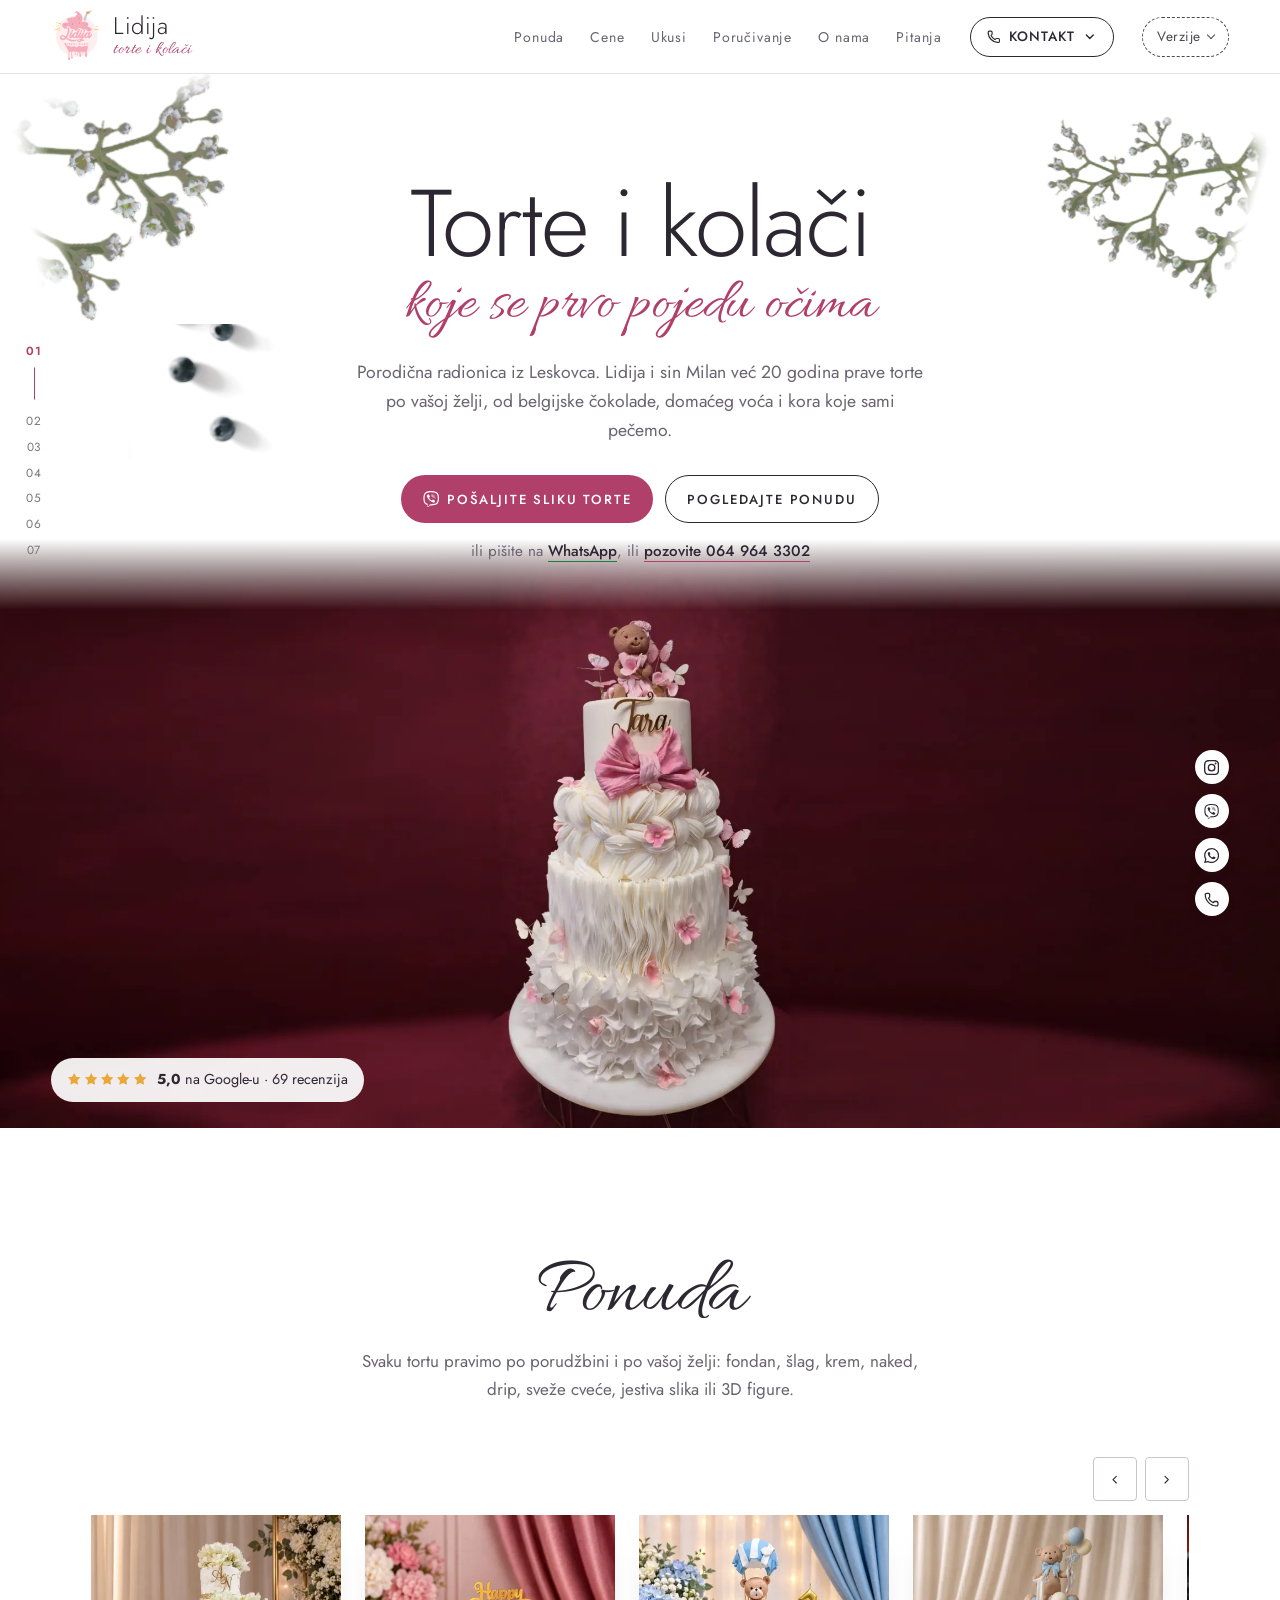
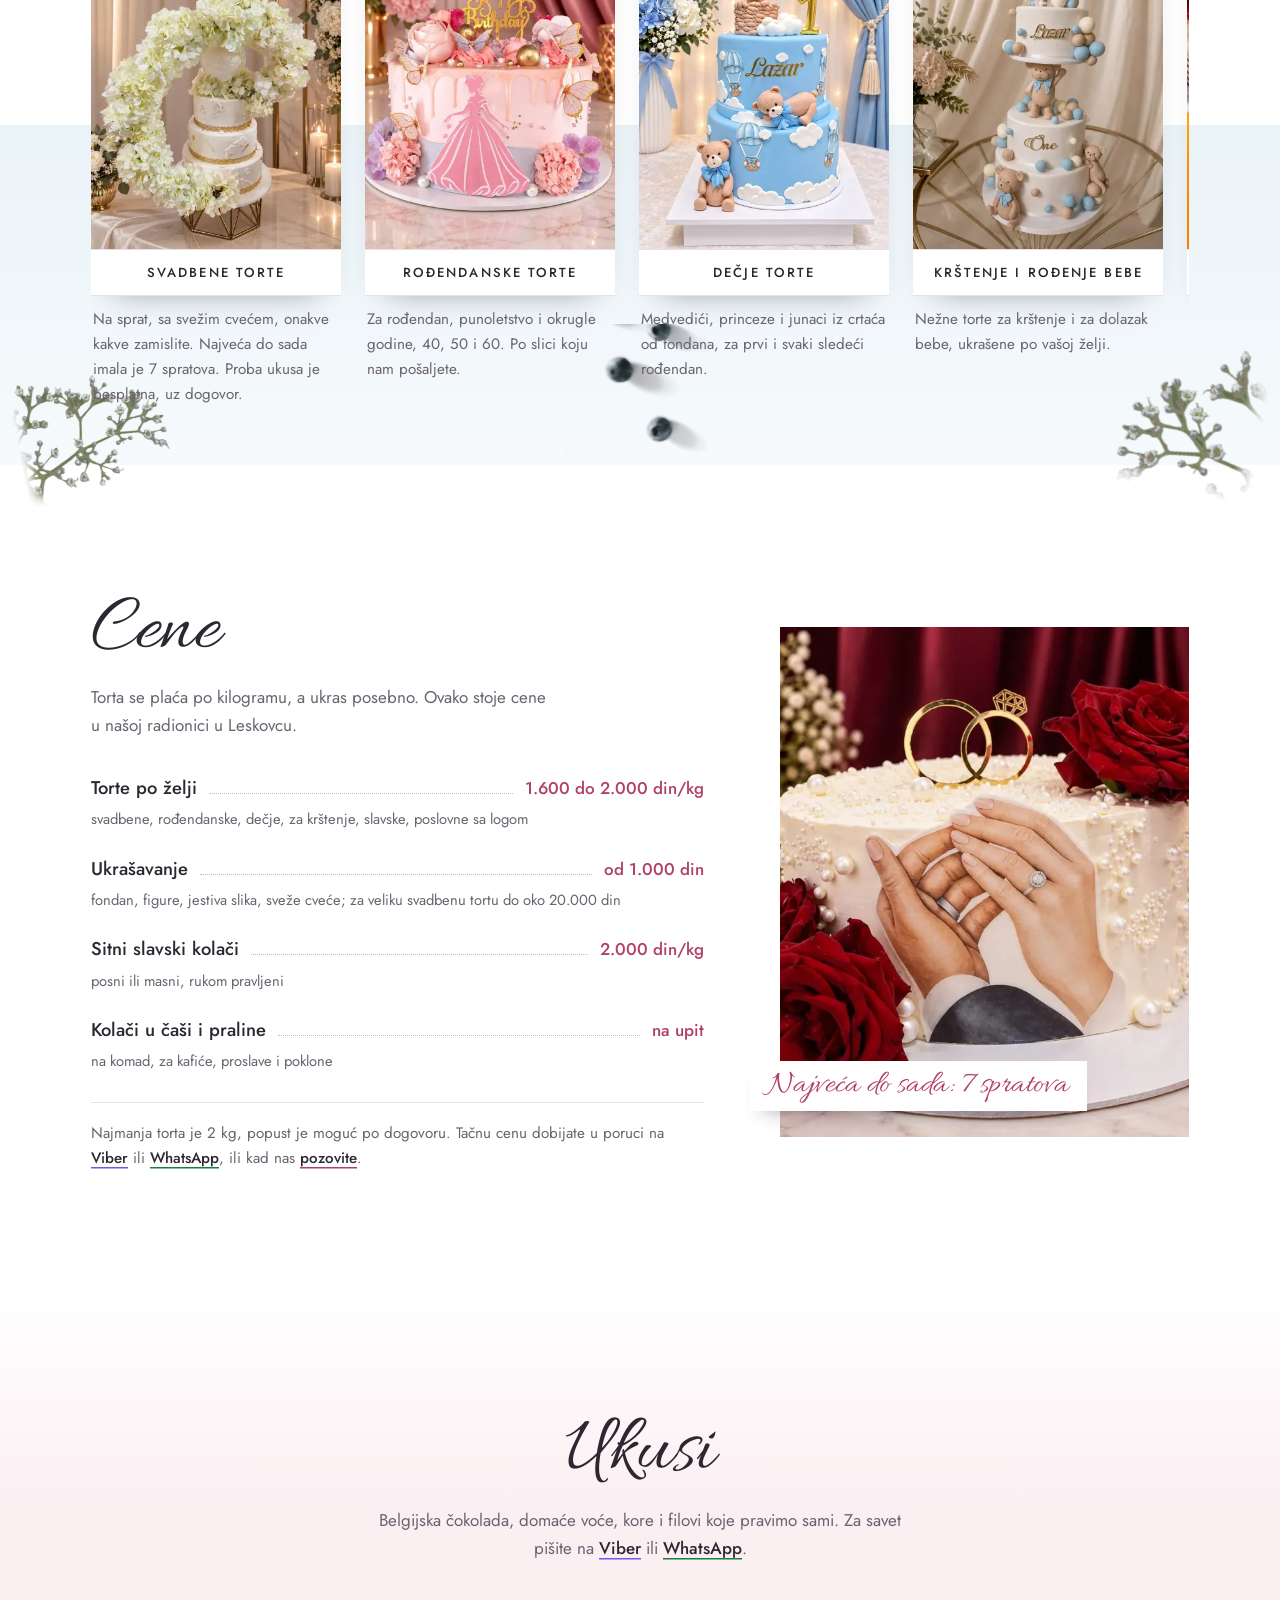
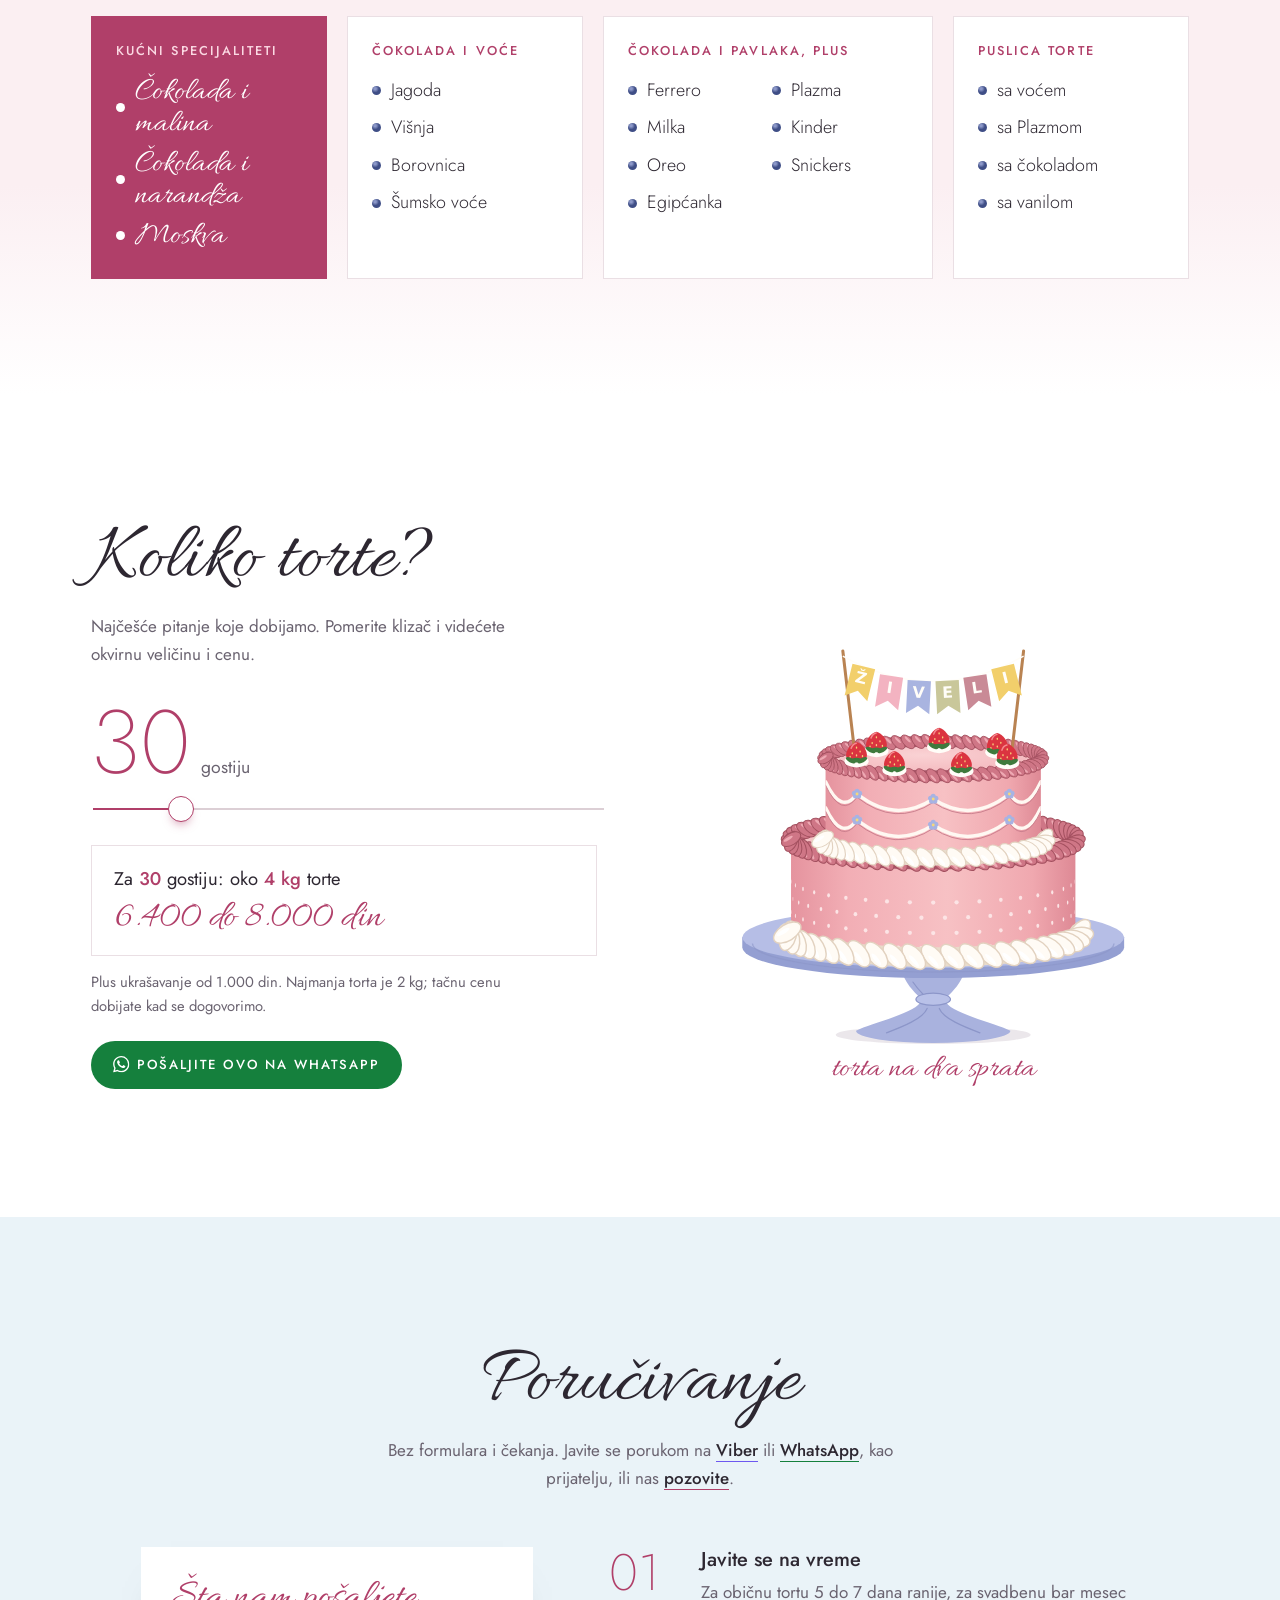
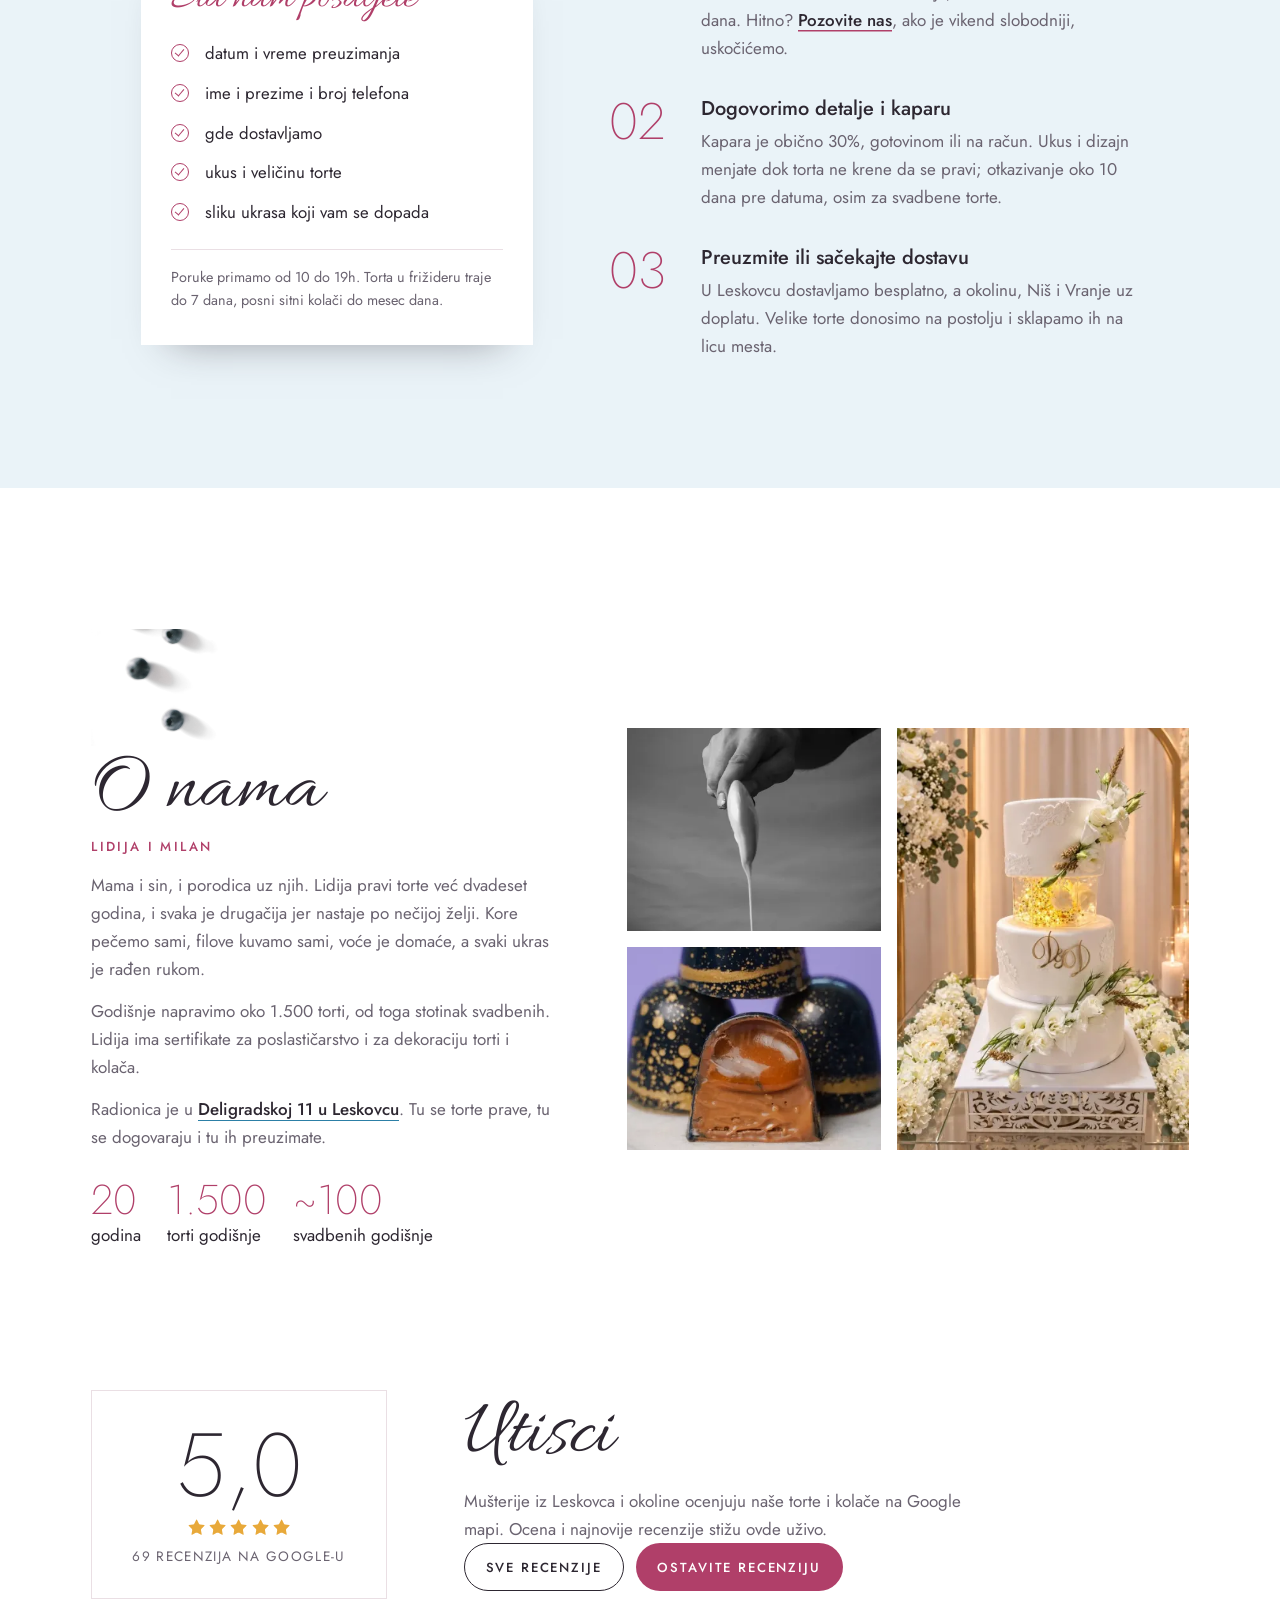
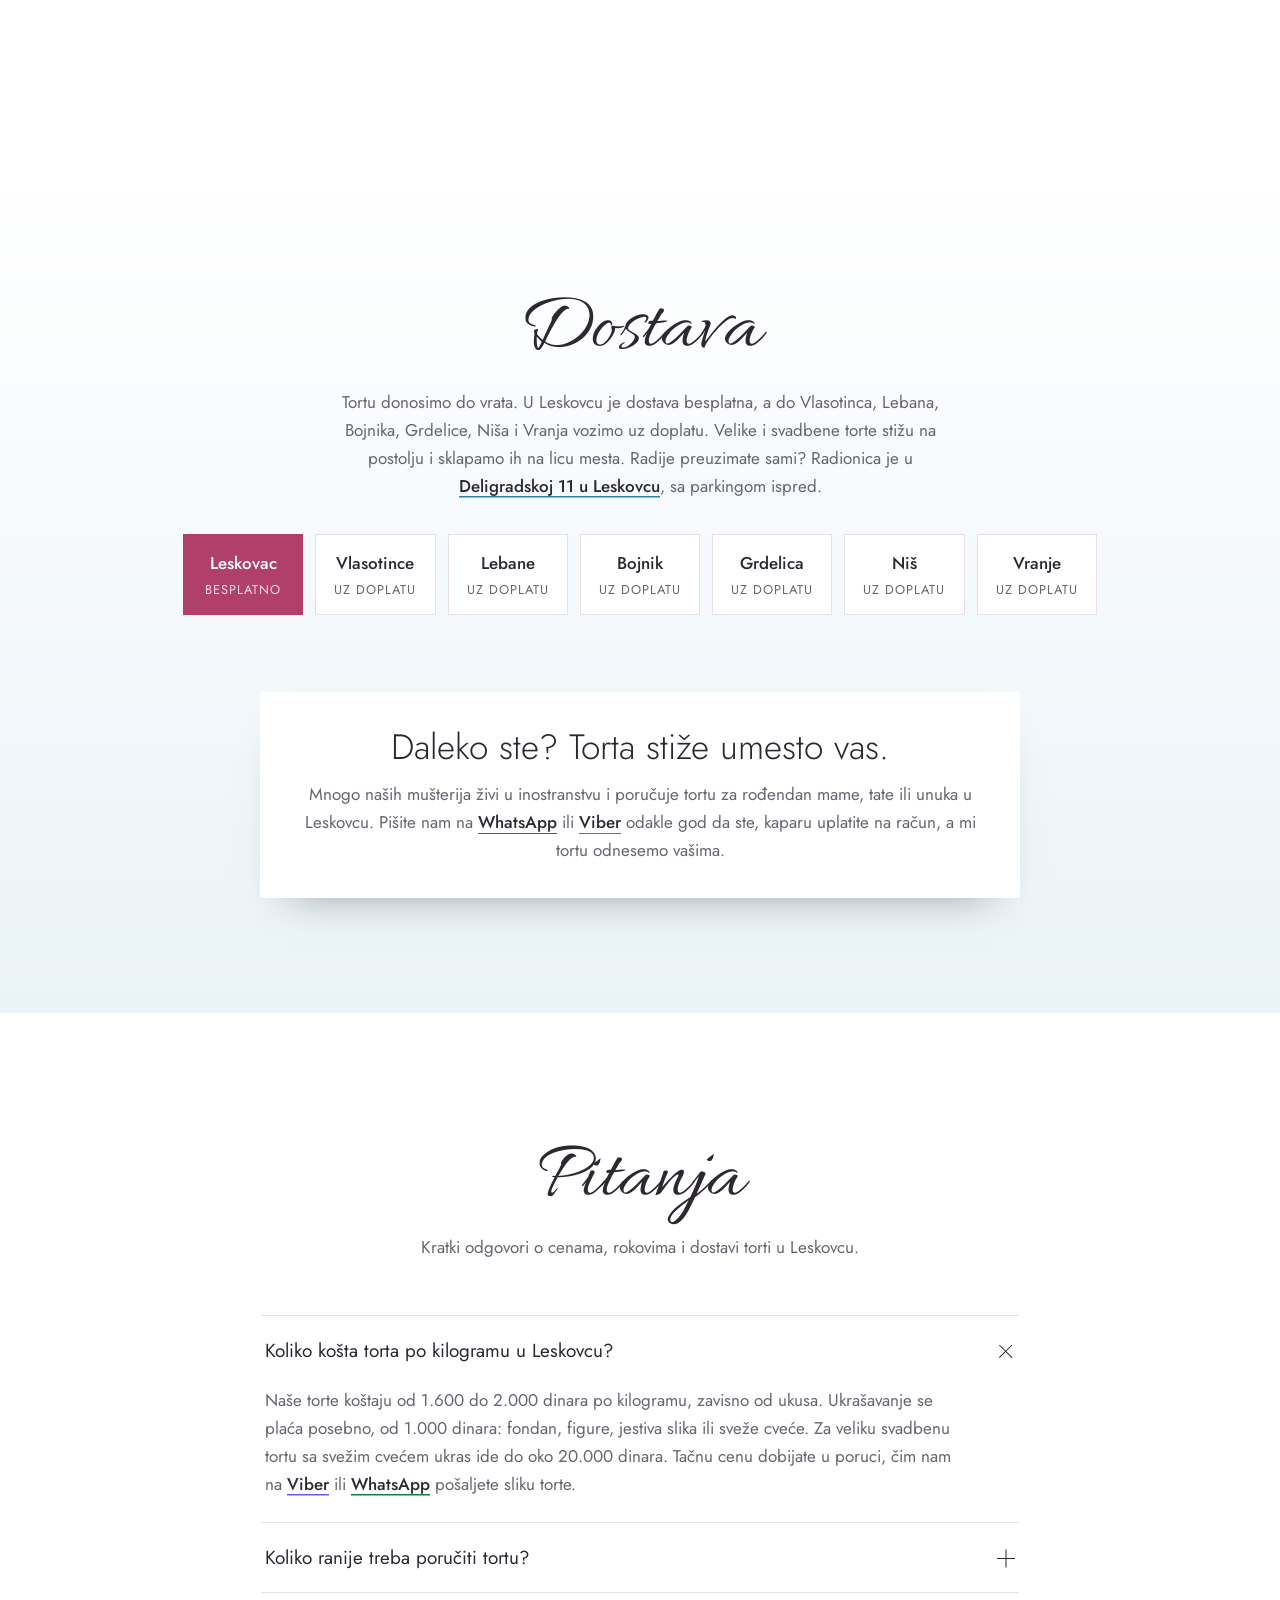
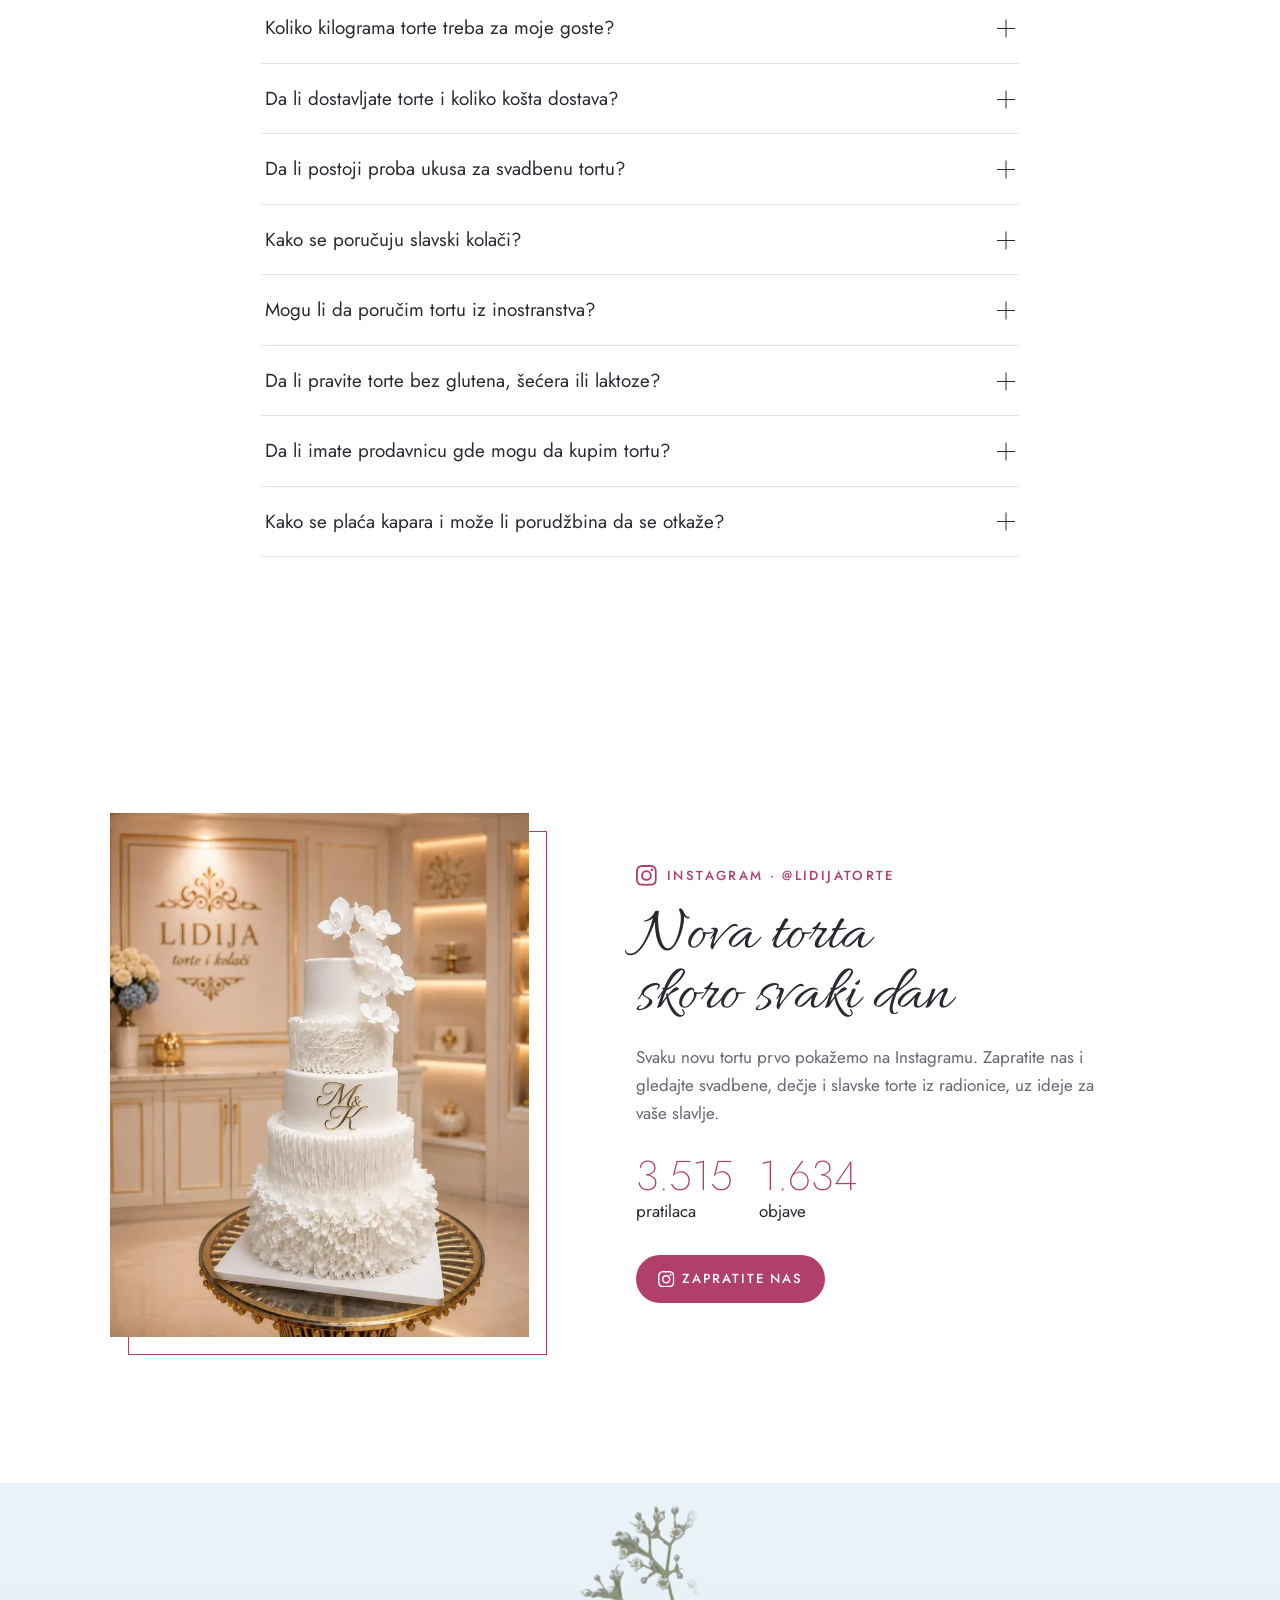
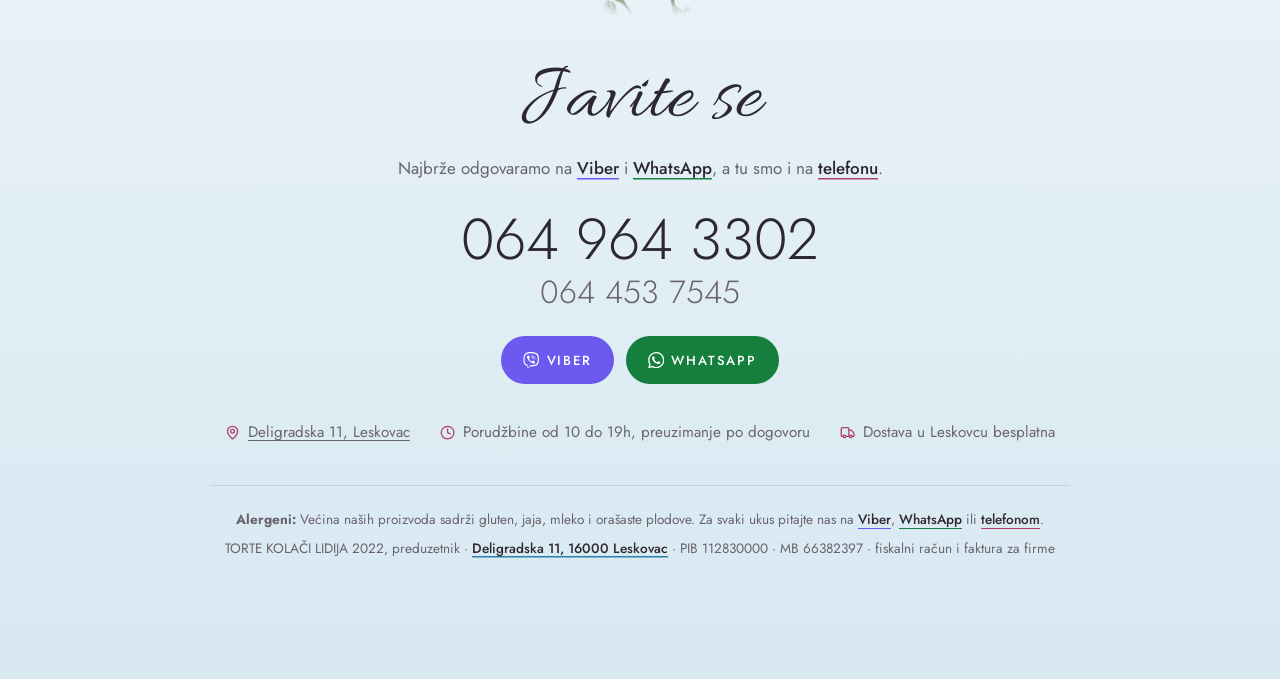
==== commit 830a8934: "Swap the birthday cake photo for the one the client picked The "Rodjendanske torte" card in V1, V2 a" ====
--- a/verzije/v1-slatka-radnja/index.html
+++ b/verzije/v1-slatka-radnja/index.html
@@ -104,7 +104,7 @@
         </li>
         <li class="card">
           <div class="card-link">
-            <img src="../../assets/img/rodjendanska-crna.webp" srcset="../../assets/img/rodjendanska-crna-400.webp 400w, ../../assets/img/rodjendanska-crna-800.webp 800w, ../../assets/img/rodjendanska-crna.webp 1024w" sizes="(max-width: 640px) 76vw, 300px" width="1024" height="1536" alt="Crna rođendanska torta na dva sprata sa zlatnim natpisom Happy Birthday" loading="lazy">
+            <img src="../../assets/img/rodjendanska-princeza.webp" srcset="../../assets/img/rodjendanska-princeza-400.webp 400w, ../../assets/img/rodjendanska-princeza-800.webp 800w, ../../assets/img/rodjendanska-princeza.webp 1086w" sizes="(max-width: 640px) 76vw, 300px" width="1086" height="1448" alt="Roze rođendanska torta sa siluetom princeze, leptirima, cvećem i natpisom Happy Birthday" loading="lazy">
             <h3 class="card-label">Rođendanske torte</h3>
           </div>
           <p>Za rođendan, punoletstvo i okrugle godine, 40, 50 i 60. Po slici koju nam pošaljete.</p>
